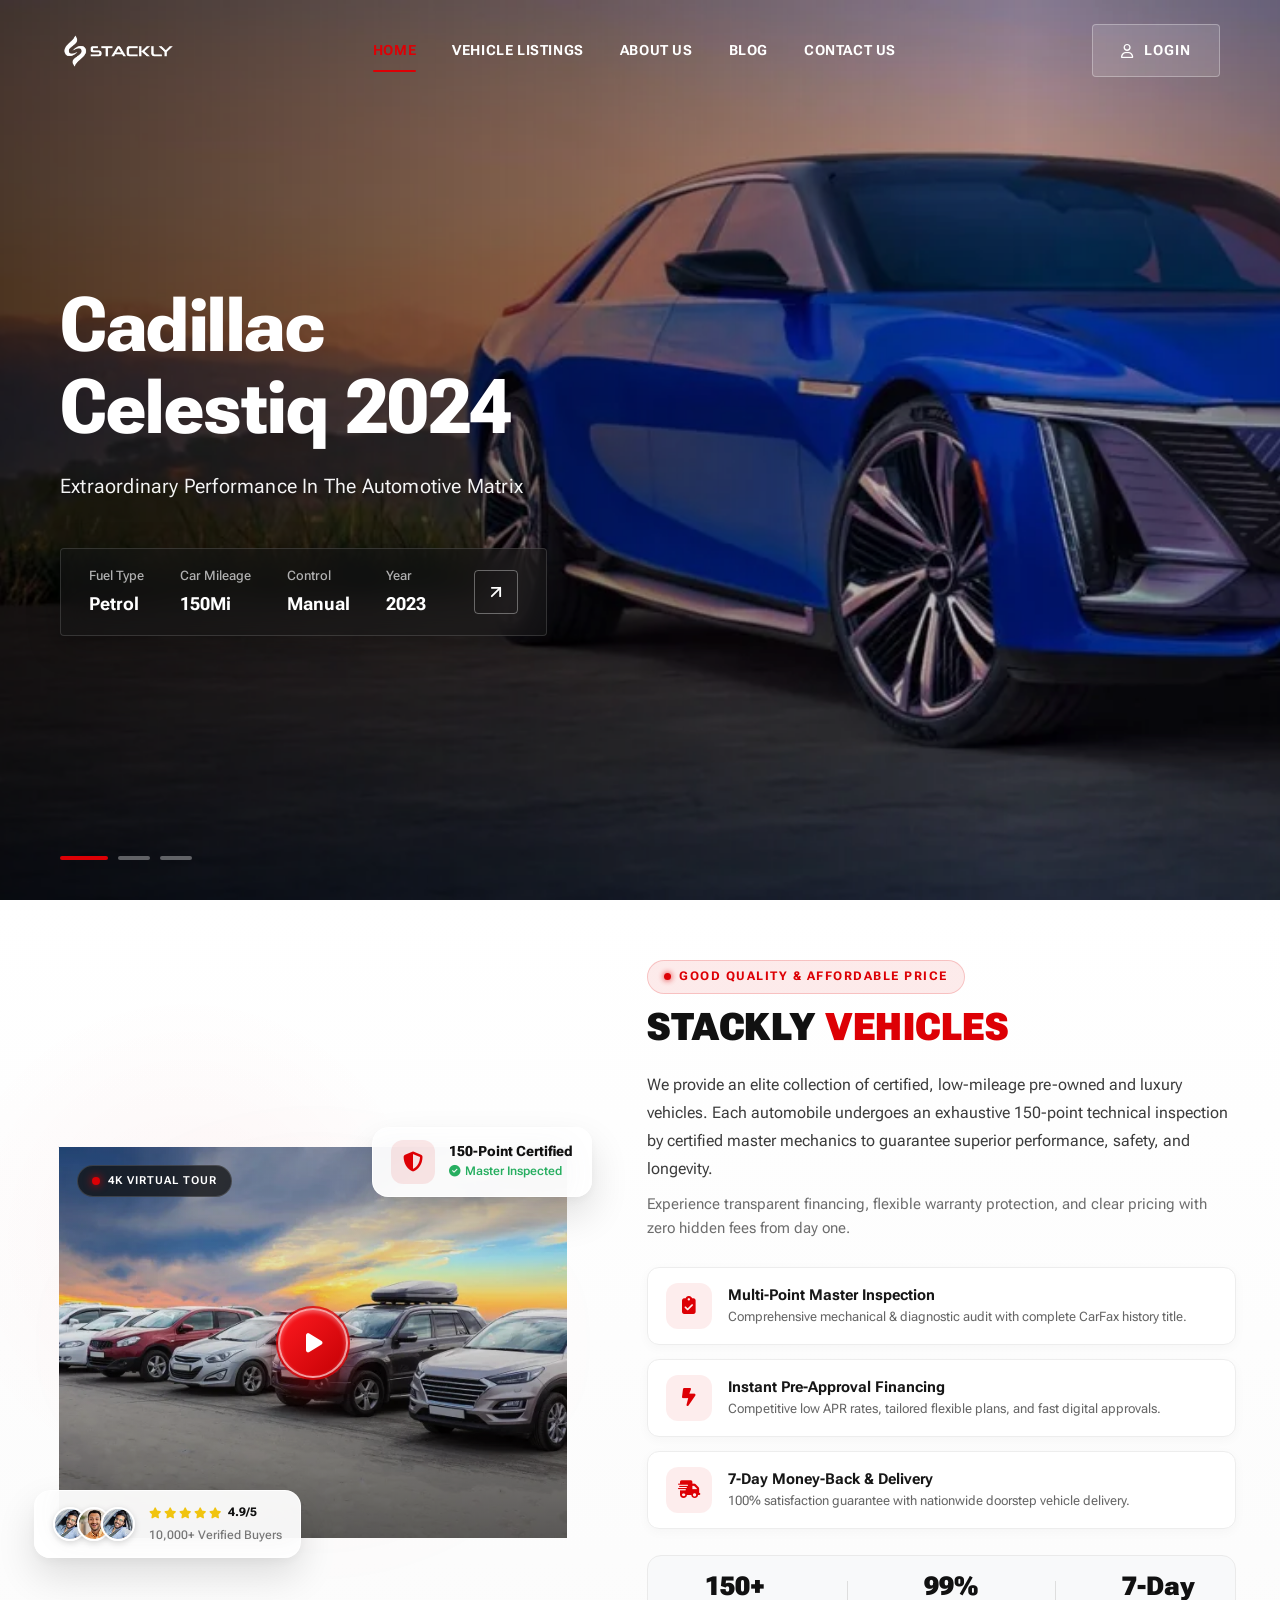
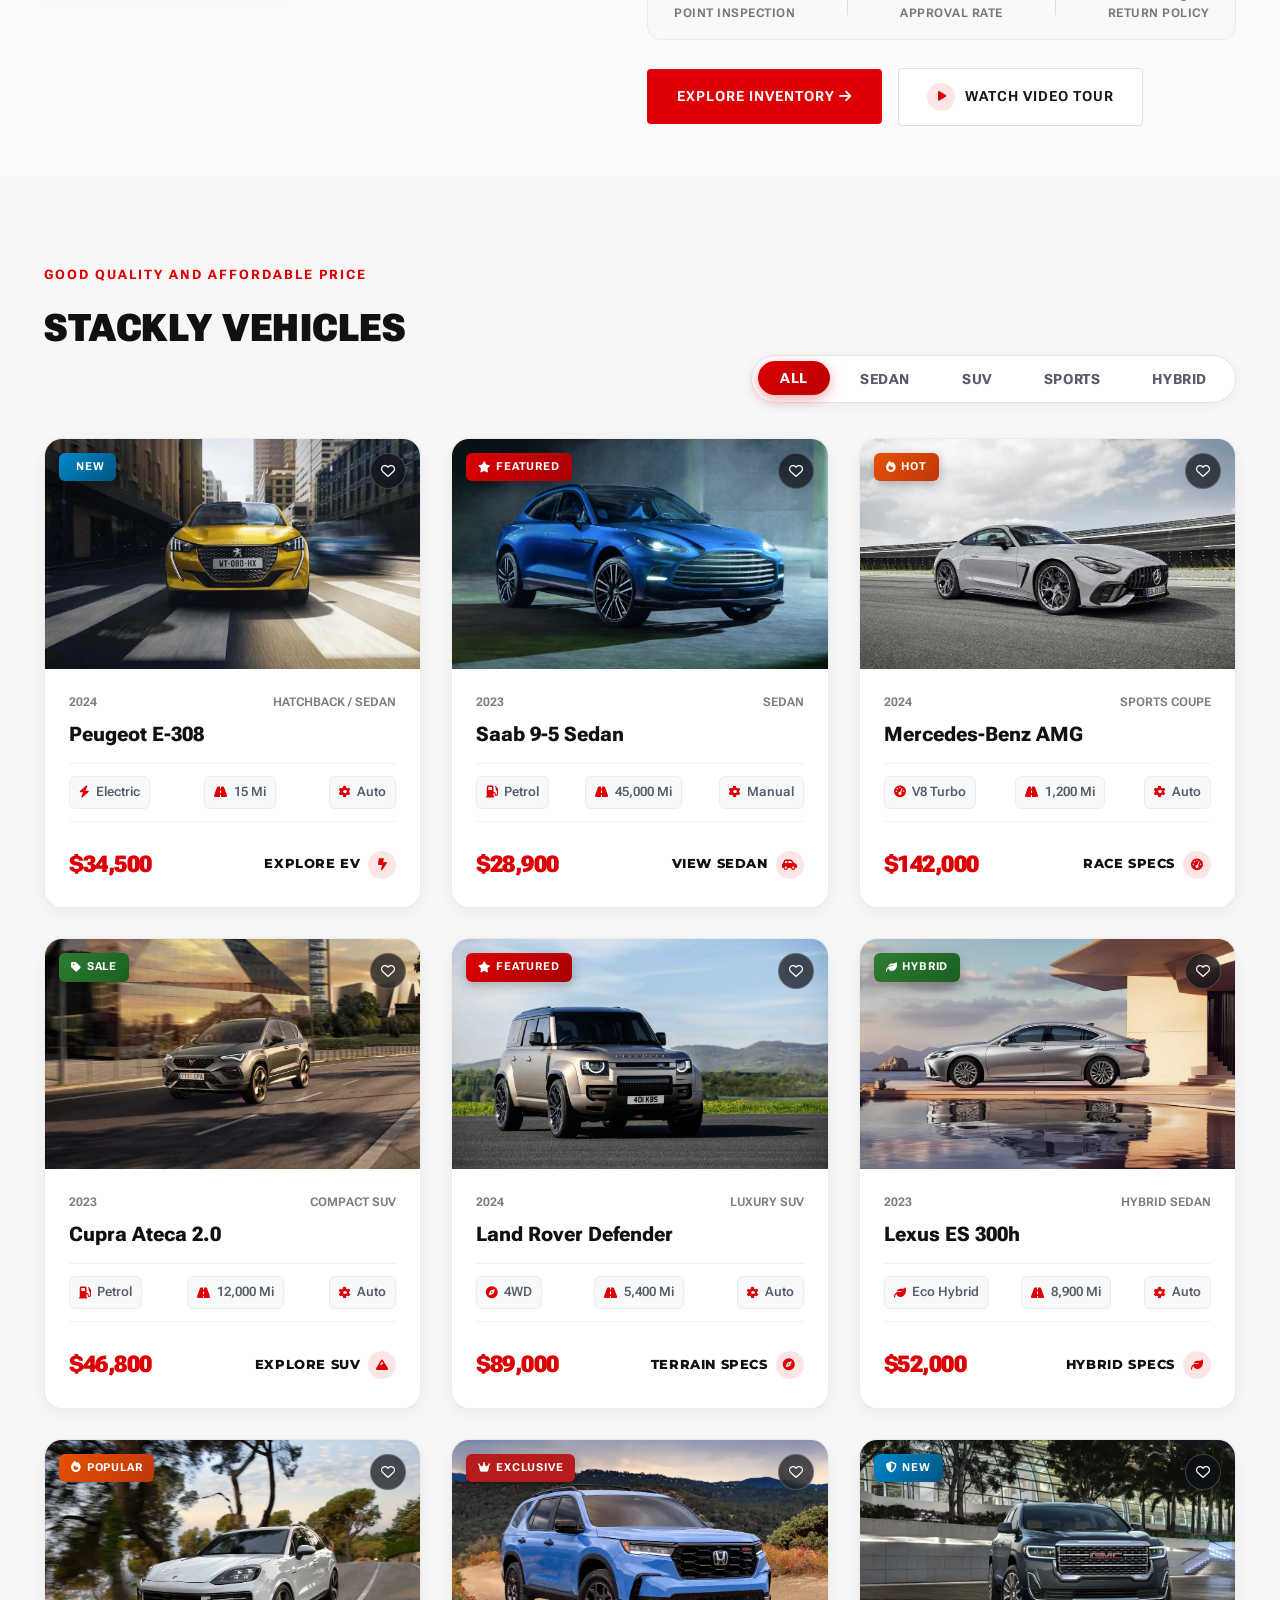
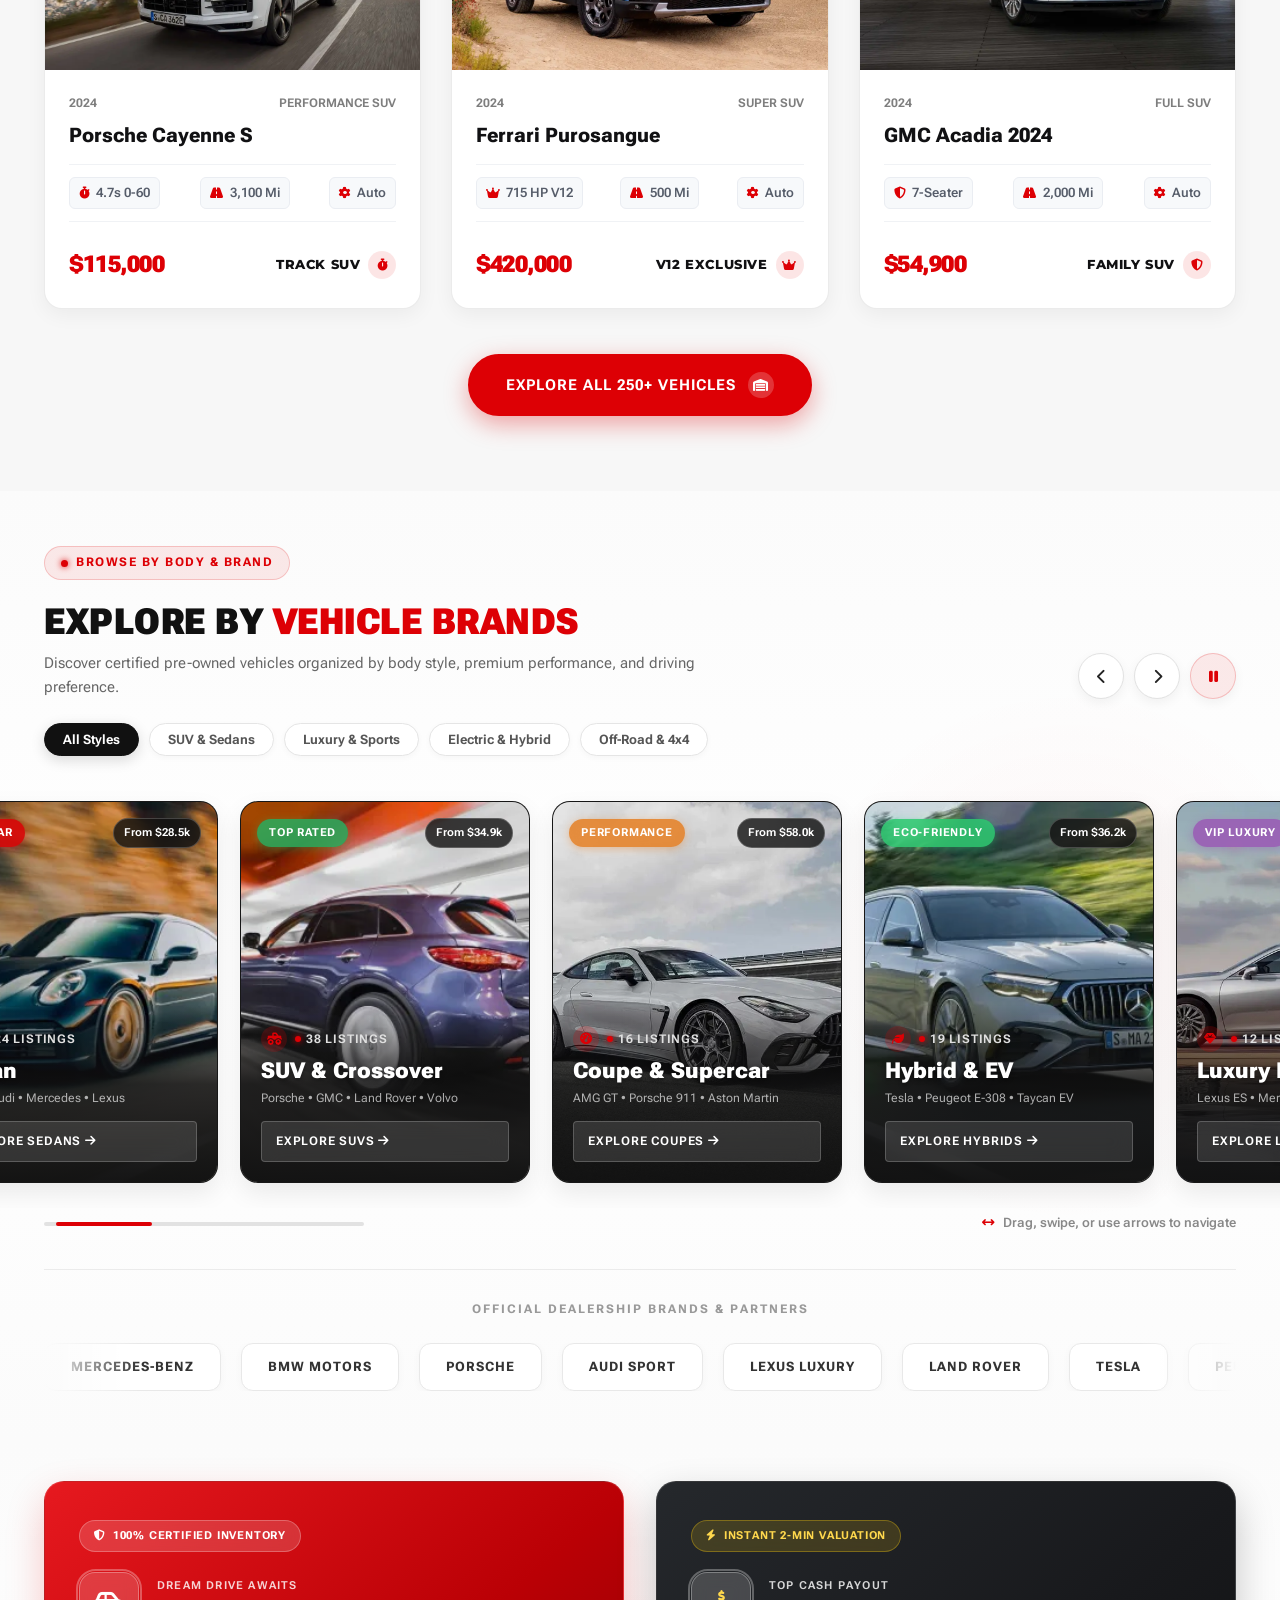
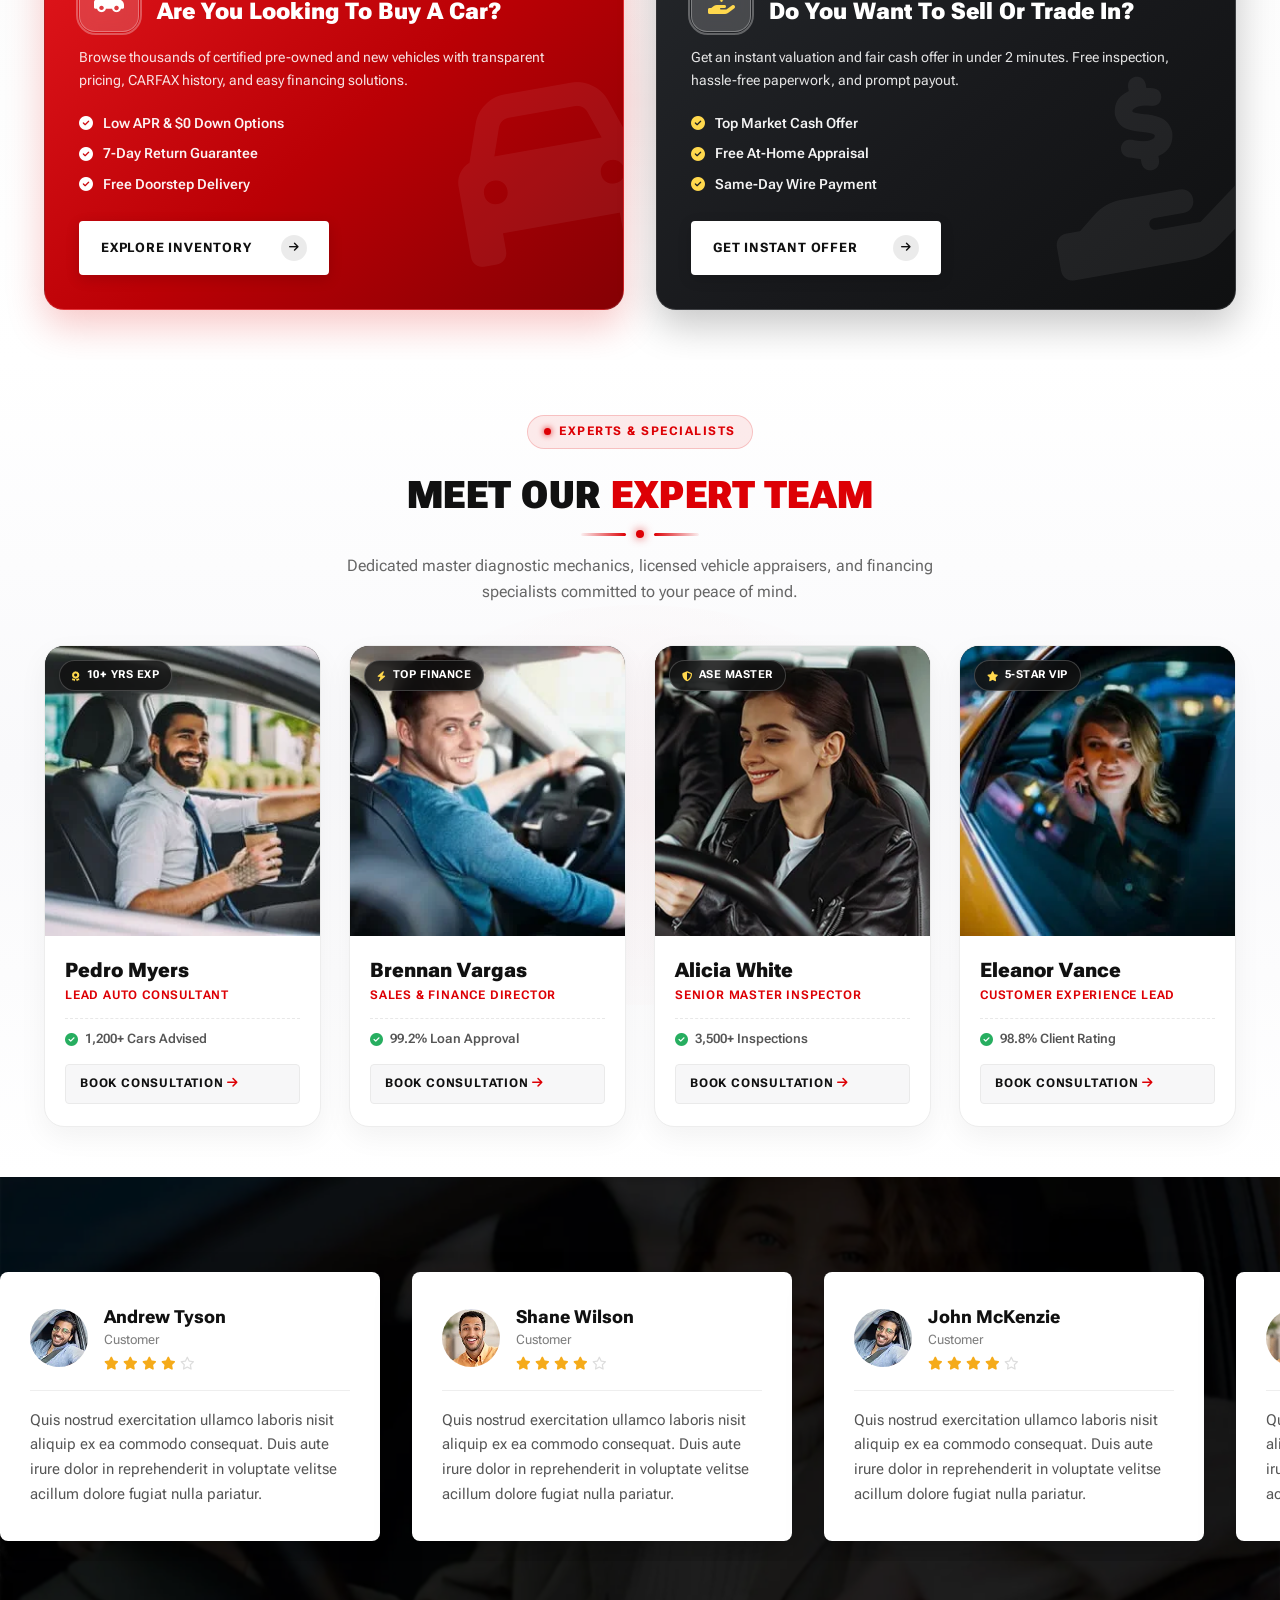
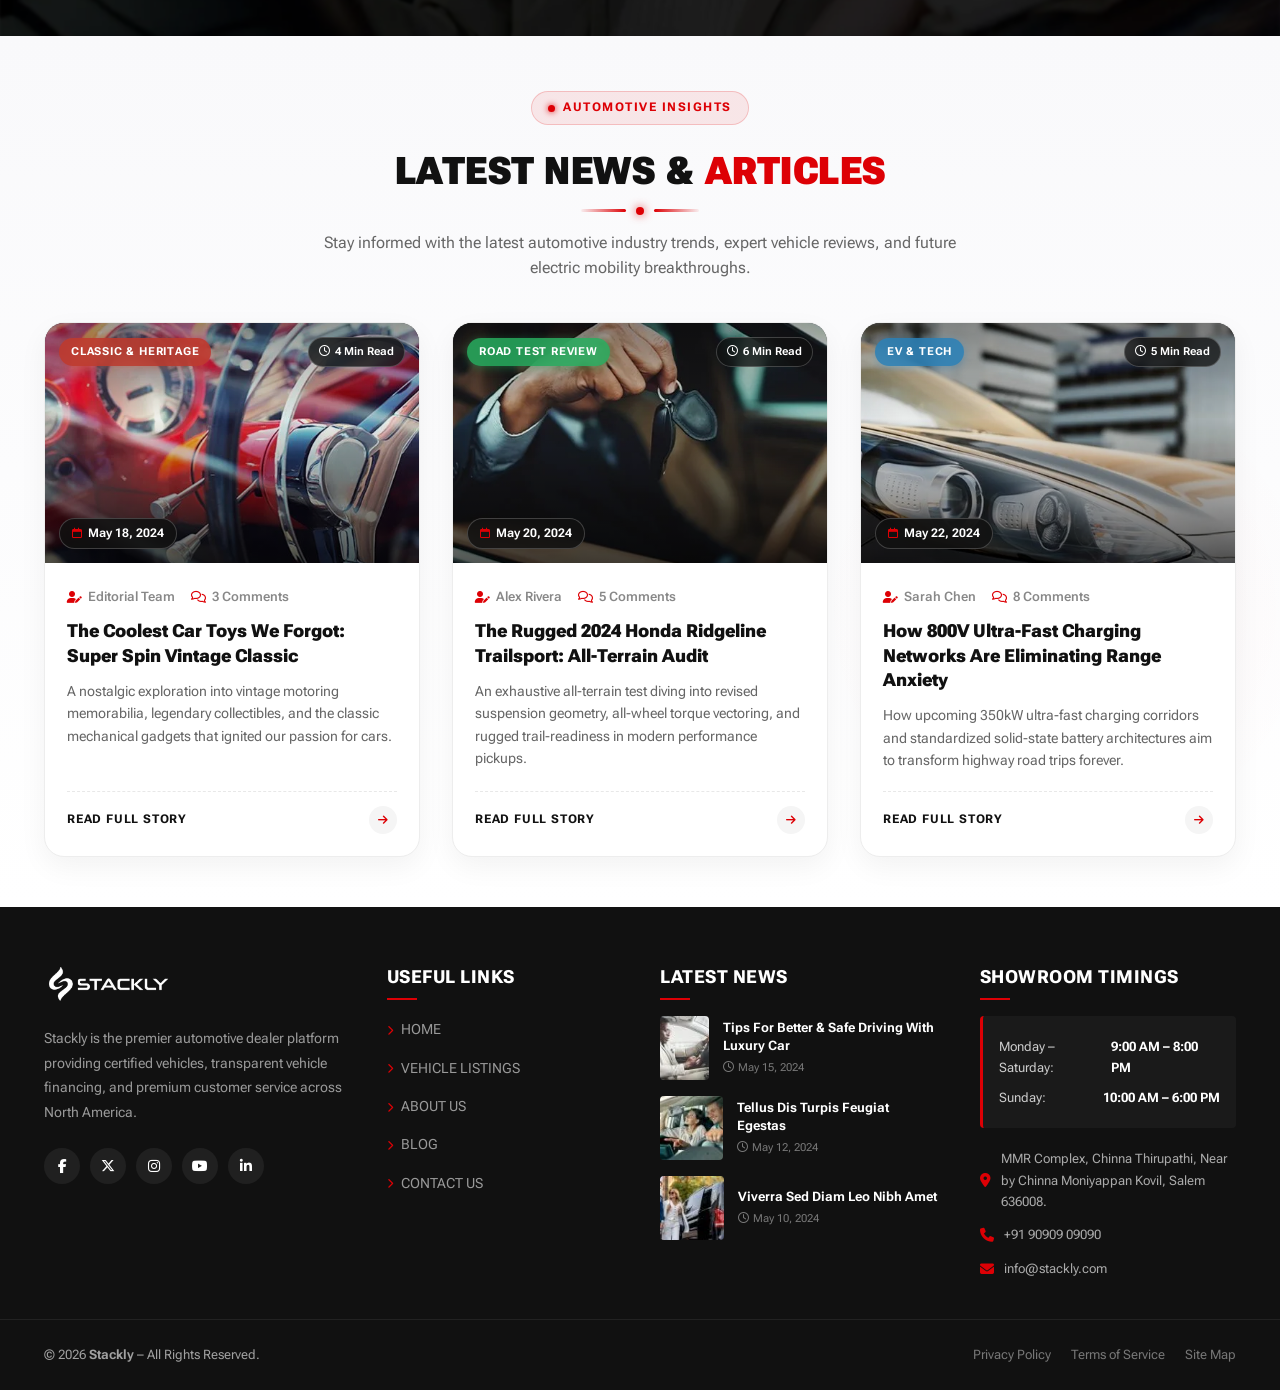
==== index.html @ 49112116 "Add files via upload" ====
<!DOCTYPE html>
<html lang="en">
<head>
    <meta charset="UTF-8">
    <meta http-equiv="X-UA-Compatible" content="IE=edge">
    <meta name="viewport" content="width=device-width, initial-scale=1.0">
    <title>Stackly &#8211; Luxury Automotive Dealership</title>
    
    <!-- Favicon -->
    <link rel="icon" href="assets/images/cropped-logo-1-32x32.webp" sizes="32x32" type="image/webp">
    <link rel="apple-touch-icon" href="assets/images/cropped-logo-1-180x180.webp">

    <!-- Google Fonts -->
    <link rel="preconnect" href="https://fonts.googleapis.com">
    <link rel="preconnect" href="https://fonts.gstatic.com" crossorigin>
    <link href="https://fonts.googleapis.com/css2?family=Archivo:ital,wght@0,300;0,400;0,500;0,600;0,700;0,800;1,400&family=Montserrat:wght@400;500;600;700;800&family=Roboto+Flex:opsz,wght@8..144,300;8..144,400;8..144,500;8..144,600;8..144,700;8..144,800&display=swap" rel="stylesheet">
    
    <!-- FontAwesome Icons -->
    <link rel="stylesheet" href="https://cdnjs.cloudflare.com/ajax/libs/font-awesome/6.4.2/css/all.min.css">
    
    <!-- Custom CSS Styles -->
    <link rel="stylesheet" href="assets/css/style.css">
</head>
<body>

    <!-- Page Preloader -->
    <div class="page-loader-wrapper" id="pageLoader">
        <div class="loader-content">
            <div class="loader-text-content">
                <div class="text-loader-content-wrap">
                    <div class="loader-text">LOADING...</div>
                    <div class="loader-text-progress">LOADING...</div>
                </div>
            </div>
        </div>
    </div>

    <!-- Transparent Floating Header Section -->
    <header class="header fl-header-transparent" id="siteHeader">
        <div class="header__inner">
            <div class="header-content container-fluid">
                <!-- Logo -->
                <div class="header-content__logo">
                    <a href="index.html" class="logo-link">
                        <img src="assets/images/stackly-logo.webp" alt="Stackly Logo" class="site-logo">
                    </a>
                </div>

                <!-- Desktop Navigation Menu (No Dropdowns) -->
                <nav class="header-content__menu" id="desktopNav">
                    <ul class="nav-menu">
                        <li class="menu-item active">
                            <a href="#home" class="nav-link">HOME</a>
                        </li>
                        <li class="menu-item">
                            <a href="inventory.html" class="nav-link">VEHICLE LISTINGS</a>
                        </li>
                        <li class="menu-item">
                            <a href="about.html" class="nav-link">ABOUT US</a>
                        </li>
                        <li class="menu-item">
                            <a href="blog.html" class="nav-link">BLOG</a>
                        </li>
                        <li class="menu-item">
                            <a href="contact.html" class="nav-link">CONTACT US</a>
                        </li>
                    </ul>
                </nav>

                <!-- Header Actions: Login Button & Mobile Toggle -->
                <div class="header-content__right">
                    <a href="login.html" class="btn btn-header-login" id="loginBtn">
                        <i class="fa-regular fa-user"></i>
                        <span>Login</span>
                    </a>

                    <!-- Mobile Hamburger Button -->
                    <button class="mobile-toggle-btn" id="mobileMenuBtn" aria-label="Toggle Navigation">
                        <span class="bar"></span>
                        <span class="bar"></span>
                        <span class="bar"></span>
                    </button>
                </div>
            </div>
        </div>

        <!-- Mobile Drawer Menu -->
        <div class="mobile-drawer-overlay" id="drawerOverlay"></div>
        <div class="mobile-drawer" id="mobileDrawer">
            <div class="mobile-drawer__header">
                <img src="assets/images/stackly-logo.webp" alt="Stackly" class="mobile-logo">
                <button class="drawer-close-btn" id="drawerCloseBtn" aria-label="Close Navigation">
                    <i class="fa-solid fa-xmark"></i>
                </button>
            </div>
            <div class="mobile-drawer__body">
                <ul class="mobile-nav-list">
                    <li class="mobile-nav-item">
                        <a href="#home" class="mobile-nav-link active">HOME</a>
                    </li>
                    <li class="mobile-nav-item">
                        <a href="inventory.html" class="mobile-nav-link">VEHICLE LISTINGS</a>
                    </li>
                    <li class="mobile-nav-item">
                        <a href="about.html" class="mobile-nav-link">ABOUT US</a>
                    </li>
                    <li class="mobile-nav-item">
                        <a href="blog.html" class="mobile-nav-link">BLOG</a>
                    </li>
                    <li class="mobile-nav-item">
                        <a href="contact.html" class="mobile-nav-link">CONTACT US</a>
                    </li>
                </ul>

                <div class="mobile-drawer__footer">
                    <a href="login.html" class="btn btn-primary btn-block">
                        <i class="fa-regular fa-user"></i> Login / Register
                    </a>
                    <div class="mobile-contact-card">
                        <i class="fa-solid fa-phone-volume"></i>
                        <div>
                            <span>Talk to an Expert</span>
                            <strong>+1 (234) 567 8900</strong>
                        </div>
                    </div>
                </div>
            </div>
        </div>
    </header>

    <!-- Main Page Content -->
    <main class="site-main" id="home">

        <!-- SECTION 1: HERO CAR SHOWCASE SLIDER (EXACT SAME AS IMAGE 2) -->
        <section class="hero-car-slider-section">
            <div class="hero-slider-container">
                
                <!-- Slide 1: Cadillac Celestiq 2024 -->
                <div class="hero-slide active" data-slide="0">
                    <div class="hero-slide__bg" style="background-image: url('assets/images/slider3.webp');"></div>
                    <div class="hero-slide__gradient-overlay"></div>
                    <div class="container-fluid hero-slide__container">
                        <div class="hero-slide__content-box">
                            <h1 class="hero-main-title">
                                <span class="title-brand">Cadillac</span>
                                <span class="title-model">Celestiq 2024</span>
                            </h1>
                            <p class="hero-subtitle">
                                Extraordinary Performance In The Automotive Matrix
                            </p>

                            <!-- Glassmorphism Specs Box -->
                            <div class="fx-info-tech-glass">
                                <div class="tech-spec-col">
                                    <span class="tech-spec-label">Fuel Type</span>
                                    <strong class="tech-spec-value">Petrol</strong>
                                </div>
                                <div class="tech-spec-col">
                                    <span class="tech-spec-label">Car Mileage</span>
                                    <strong class="tech-spec-value">150Mi</strong>
                                </div>
                                <div class="tech-spec-col">
                                    <span class="tech-spec-label">Control</span>
                                    <strong class="tech-spec-value">Manual</strong>
                                </div>
                                <div class="tech-spec-col">
                                    <span class="tech-spec-label">Year</span>
                                    <strong class="tech-spec-value">2023</strong>
                                </div>
                                <div class="tech-spec-action">
                                    <a href="404.html" class="btn-tech-arrow" aria-label="View Cadillac Details">
                                        <svg width="20" height="20" viewBox="0 0 24 24" fill="none" xmlns="http://www.w3.org/2000/svg">
                                            <path d="M7 17L17 7" stroke="currentColor" stroke-width="2.2" stroke-linecap="round" stroke-linejoin="round"/>
                                            <path d="M7 7H17V17" stroke="currentColor" stroke-width="2.2" stroke-linecap="round" stroke-linejoin="round"/>
                                        </svg>
                                    </a>
                                </div>
                            </div>
                        </div>
                    </div>
                </div>

                <!-- Slide 2: Audi RS 6 Avant GT 2024 -->
                <div class="hero-slide" data-slide="1">
                    <div class="hero-slide__bg" style="background-image: url('assets/images/slider1-1.webp');"></div>
                    <div class="hero-slide__gradient-overlay"></div>
                    <div class="container-fluid hero-slide__container">
                        <div class="hero-slide__content-box">
                            <h1 class="hero-main-title">
                                <span class="title-brand">Audi RS 6</span>
                                <span class="title-model">Avant GT 2024</span>
                            </h1>
                            <p class="hero-subtitle">
                                Extraordinary Performance In The Automotive Matrix
                            </p>

                            <div class="fx-info-tech-glass">
                                <div class="tech-spec-col">
                                    <span class="tech-spec-label">Fuel Type</span>
                                    <strong class="tech-spec-value">Petrol</strong>
                                </div>
                                <div class="tech-spec-col">
                                    <span class="tech-spec-label">Car Mileage</span>
                                    <strong class="tech-spec-value">150Mi</strong>
                                </div>
                                <div class="tech-spec-col">
                                    <span class="tech-spec-label">Control</span>
                                    <strong class="tech-spec-value">Manual</strong>
                                </div>
                                <div class="tech-spec-col">
                                    <span class="tech-spec-label">Year</span>
                                    <strong class="tech-spec-value">2023</strong>
                                </div>
                                <div class="tech-spec-action">
                                    <a href="404.html" class="btn-tech-arrow" aria-label="View Audi Details">
                                        <svg width="20" height="20" viewBox="0 0 24 24" fill="none" xmlns="http://www.w3.org/2000/svg">
                                            <path d="M7 17L17 7" stroke="currentColor" stroke-width="2.2" stroke-linecap="round" stroke-linejoin="round"/>
                                            <path d="M7 7H17V17" stroke="currentColor" stroke-width="2.2" stroke-linecap="round" stroke-linejoin="round"/>
                                        </svg>
                                    </a>
                                </div>
                            </div>
                        </div>
                    </div>
                </div>

                <!-- Slide 3: Xiaomi SU7 2024 -->
                <div class="hero-slide" data-slide="2">
                    <div class="hero-slide__bg" style="background-image: url('assets/images/slider2.webp');"></div>
                    <div class="hero-slide__gradient-overlay"></div>
                    <div class="container-fluid hero-slide__container">
                        <div class="hero-slide__content-box">
                            <h1 class="hero-main-title">
                                <span class="title-brand">Xiaomi</span>
                                <span class="title-model">SU7 2024</span>
                            </h1>
                            <p class="hero-subtitle">
                                Extraordinary Performance In The Automotive Matrix
                            </p>

                            <div class="fx-info-tech-glass">
                                <div class="tech-spec-col">
                                    <span class="tech-spec-label">Fuel Type</span>
                                    <strong class="tech-spec-value">Hybrid</strong>
                                </div>
                                <div class="tech-spec-col">
                                    <span class="tech-spec-label">Car Mileage</span>
                                    <strong class="tech-spec-value">20Mi</strong>
                                </div>
                                <div class="tech-spec-col">
                                    <span class="tech-spec-label">Control</span>
                                    <strong class="tech-spec-value">Automat</strong>
                                </div>
                                <div class="tech-spec-col">
                                    <span class="tech-spec-label">Year</span>
                                    <strong class="tech-spec-value">2024</strong>
                                </div>
                                <div class="tech-spec-action">
                                    <a href="404.html" class="btn-tech-arrow" aria-label="View Xiaomi Details">
                                        <svg width="20" height="20" viewBox="0 0 24 24" fill="none" xmlns="http://www.w3.org/2000/svg">
                                            <path d="M7 17L17 7" stroke="currentColor" stroke-width="2.2" stroke-linecap="round" stroke-linejoin="round"/>
                                            <path d="M7 7H17V17" stroke="currentColor" stroke-width="2.2" stroke-linecap="round" stroke-linejoin="round"/>
                                        </svg>
                                    </a>
                                </div>
                            </div>
                        </div>
                    </div>
                </div>

                <!-- Slider Navigation Controls -->
                <div class="hero-slider-pagination-bar">
                    <button class="hero-dot active" data-index="0" aria-label="Slide 1"></button>
                    <button class="hero-dot" data-index="1" aria-label="Slide 2"></button>
                    <button class="hero-dot" data-index="2" aria-label="Slide 3"></button>
                </div>
            </div>
        </section>

        <!-- SECTION 2: VIDEO & QUALITY GUARANTEE BANNER -->
        <section class="section-presentation" id="about">
            <div class="presentation-bg-accent" aria-hidden="true"></div>
            <div class="container">
                <div class="presentation-grid">
                    <!-- Left: Video Showcase with Floating Luxury Badges & Pulse Play -->
                    <div class="presentation-media-wrapper reveal-fade-right">
                        <div class="presentation-glow-effect" aria-hidden="true"></div>
                        
                        <div class="presentation-video-box">
                            <a href="404.html" class="video-thumbnail-wrap" aria-label="Play Showroom Video Tour">
                                <img src="assets/images/video1.webp" alt="Stackly Showroom Experience" class="video-cover-img" loading="eager">
                                <div class="video-overlay-gradient"></div>
                                <div class="video-badge-tag">
                                    <span class="live-dot"></span> 4K VIRTUAL TOUR
                                </div>
                                <div class="video-play-btn" aria-label="Play Presentation Video">
                                    <span class="play-pulse-ring ring-1"></span>
                                    <span class="play-pulse-ring ring-2"></span>
                                    <span class="play-pulse-ring ring-3"></span>
                                    <span class="play-btn-inner">
                                        <i class="fa-solid fa-play"></i>
                                    </span>
                                </div>
                                <div class="video-caption-chip">
                                    <i class="fa-solid fa-circle-info"></i>
                                    <span>Click to watch showroom tour</span>
                                </div>
                            </a>
                        </div>

                        <!-- Floating Badge 1: 150-Point Certified Master Inspection -->
                        <div class="floating-stat-card badge-top-right">
                            <div class="floating-badge-icon">
                                <i class="fa-solid fa-shield-halved"></i>
                            </div>
                            <div class="floating-badge-info">
                                <span class="badge-title">150-Point Certified</span>
                                <span class="badge-subtitle"><i class="fa-solid fa-circle-check"></i> Master Inspected</span>
                            </div>
                        </div>

                        <!-- Floating Badge 2: Customer Rating & Overlapping Avatars -->
                        <div class="floating-stat-card badge-bottom-left">
                            <div class="badge-avatar-group">
                                <img src="assets/images/ava1.webp" alt="Customer" class="badge-avatar">
                                <img src="assets/images/ava2.webp" alt="Customer" class="badge-avatar">
                                <img src="assets/images/users-img-3.webp" alt="Customer" class="badge-avatar">
                            </div>
                            <div class="floating-badge-info">
                                <div class="badge-stars">
                                    <i class="fa-solid fa-star"></i>
                                    <i class="fa-solid fa-star"></i>
                                    <i class="fa-solid fa-star"></i>
                                    <i class="fa-solid fa-star"></i>
                                    <i class="fa-solid fa-star"></i>
                                    <strong>4.9/5</strong>
                                </div>
                                <span class="badge-subtitle">10,000+ Verified Buyers</span>
                            </div>
                        </div>
                    </div>

                    <!-- Right: Modern Editorial Content & Interactive Value Cards -->
                    <div class="presentation-content reveal-fade-left">
                        <div class="presentation-header">
                            <div class="badge-pill-accent">
                                <span class="badge-ping-dot"></span>
                                <span class="badge-text">Good Quality & Affordable Price</span>
                            </div>
                            <h2 class="presentation-heading">
                                STACKLY <span class="heading-accent">VEHICLES</span>
                            </h2>
                        </div>

                        <p class="presentation-desc">
                            We provide an elite collection of certified, low-mileage pre-owned and luxury vehicles. Each automobile undergoes an exhaustive 150-point technical inspection by certified master mechanics to guarantee superior performance, safety, and longevity.
                        </p>
                        <p class="presentation-subdesc">
                            Experience transparent financing, flexible warranty protection, and clear pricing with zero hidden fees from day one.
                        </p>

                        <!-- Modern Interactive Feature Cards -->
                        <div class="presentation-feature-cards">
                            <div class="p-feature-card">
                                <div class="p-feature-icon-box">
                                    <i class="fa-solid fa-clipboard-check"></i>
                                </div>
                                <div class="p-feature-text">
                                    <h4>Multi-Point Master Inspection</h4>
                                    <p>Comprehensive mechanical & diagnostic audit with complete CarFax history title.</p>
                                </div>
                            </div>

                            <div class="p-feature-card">
                                <div class="p-feature-icon-box">
                                    <i class="fa-solid fa-bolt-lightning"></i>
                                </div>
                                <div class="p-feature-text">
                                    <h4>Instant Pre-Approval Financing</h4>
                                    <p>Competitive low APR rates, tailored flexible plans, and fast digital approvals.</p>
                                </div>
                            </div>

                            <div class="p-feature-card">
                                <div class="p-feature-icon-box">
                                    <i class="fa-solid fa-truck-fast"></i>
                                </div>
                                <div class="p-feature-text">
                                    <h4>7-Day Money-Back & Delivery</h4>
                                    <p>100% satisfaction guarantee with nationwide doorstep vehicle delivery.</p>
                                </div>
                            </div>
                        </div>

                        <!-- Live Stats Counter Row -->
                        <div class="presentation-stats-row">
                            <div class="p-stat-item">
                                <span class="p-stat-num" data-count="150">150+</span>
                                <span class="p-stat-lbl">Point Inspection</span>
                            </div>
                            <div class="p-stat-divider"></div>
                            <div class="p-stat-item">
                                <span class="p-stat-num" data-count="99">99%</span>
                                <span class="p-stat-lbl">Approval Rate</span>
                            </div>
                            <div class="p-stat-divider"></div>
                            <div class="p-stat-item">
                                <span class="p-stat-num" data-count="7">7-Day</span>
                                <span class="p-stat-lbl">Return Policy</span>
                            </div>
                        </div>

                        <!-- Action Buttons -->
                        <div class="presentation-actions">
                            <a href="#inventory" class="btn btn-primary btn-shine">
                                <span>Explore Inventory <i class="fa-solid fa-arrow-right"></i></span>
                            </a>
                            <a href="404.html" class="btn btn-ghost-play" id="openVideoModalSecondaryBtn">
                                <span class="btn-play-icon"><i class="fa-solid fa-play"></i></span>
                                <span>Watch Video Tour</span>
                            </a>
                        </div>
                    </div>
                </div>
            </div>
        </section>

        <!-- SECTION 3: FEATURED VEHICLES / CATALOG GRID -->
        <section class="section-inventory" id="inventory">
            <div class="container">
                <!-- Section Header with Category Tabs -->
                <div class="inventory-top-row">
                    <div class="section-titling">
                        <span class="titling__suptext">Good Quality And Affordable Price</span>
                        <h2 class="titling__heading">STACKLY VEHICLES</h2>
                    </div>

                    <div class="catalog-filter-tabs">
                        <button class="filter-tab-btn active" data-filter="all">All</button>
                        <button class="filter-tab-btn" data-filter="sedan">Sedan</button>
                        <button class="filter-tab-btn" data-filter="suv">SUV</button>
                        <button class="filter-tab-btn" data-filter="sports">Sports</button>
                        <button class="filter-tab-btn" data-filter="hybrid">Hybrid</button>
                    </div>
                </div>

                <!-- Vehicles Grid (9 Cars) -->
                <div class="vehicles-grid" id="vehiclesGrid">
                    
                    <!-- Car 1: Peugeot E-308 -->
                    <div class="vehicle-card" data-category="sedan hybrid" data-aos="fade-up" data-aos-delay="100">
                        <div class="card-top-accent"></div>
                        <div class="vehicle-card__thumb">
                            <div class="img-shimmer-sweep"></div>
                            <span class="card-badge badge-new"><i class="fa-solid fa-sparkles"></i> New</span>
                            <a href="404.html" class="card-fav-btn" title="Save to Favorites" aria-label="Favorite"><i class="fa-regular fa-heart"></i></a>
                            <a href="404.html" class="card-thumb-link">
                                <img src="assets/images/peugeot-208-5-door-front-0-707913-1-1.webp" alt="Peugeot E-308" class="card-car-img" loading="eager">
                            </a>
                        </div>
                        <div class="vehicle-card__body">
                            <div class="card-meta-top">
                                <span class="card-year">2024</span>
                                <span class="card-type">Hatchback / Sedan</span>
                            </div>
                            <h3 class="card-title">
                                <a href="404.html">Peugeot E-308</a>
                            </h3>
                            <div class="card-specs">
                                <div class="spec-item"><i class="fa-solid fa-bolt text-red"></i> Electric</div>
                                <div class="spec-item"><i class="fa-solid fa-road"></i> 15 Mi</div>
                                <div class="spec-item"><i class="fa-solid fa-gear"></i> Auto</div>
                            </div>
                            <div class="card-bottom">
                                <div class="card-price">
                                    <span class="price-current">$34,500</span>
                                </div>
                                <a href="404.html" class="card-link-btn" title="Explore Electric Vehicle">
                                    <span>Explore EV</span>
                                    <div class="card-action-icon"><i class="fa-solid fa-bolt-lightning"></i></div>
                                </a>
                            </div>
                        </div>
                    </div>

                    <!-- Car 2: Saab 9-5 Sedan -->
                    <div class="vehicle-card" data-category="sedan" data-aos="fade-up" data-aos-delay="200">
                        <div class="card-top-accent"></div>
                        <div class="vehicle-card__thumb">
                            <div class="img-shimmer-sweep"></div>
                            <span class="card-badge badge-featured"><i class="fa-solid fa-star"></i> Featured</span>
                            <a href="404.html" class="card-fav-btn" title="Save to Favorites" aria-label="Favorite"><i class="fa-regular fa-heart"></i></a>
                            <a href="404.html" class="card-thumb-link">
                                <img src="assets/images/Rectangle-78.webp" alt="Saab 9-5 Sedan" class="card-car-img" loading="eager">
                            </a>
                        </div>
                        <div class="vehicle-card__body">
                            <div class="card-meta-top">
                                <span class="card-year">2023</span>
                                <span class="card-type">Sedan</span>
                            </div>
                            <h3 class="card-title">
                                <a href="404.html">Saab 9-5 Sedan</a>
                            </h3>
                            <div class="card-specs">
                                <div class="spec-item"><i class="fa-solid fa-gas-pump text-red"></i> Petrol</div>
                                <div class="spec-item"><i class="fa-solid fa-road"></i> 45,000 Mi</div>
                                <div class="spec-item"><i class="fa-solid fa-gear"></i> Manual</div>
                            </div>
                            <div class="card-bottom">
                                <div class="card-price">
                                    <span class="price-current">$28,900</span>
                                </div>
                                <a href="404.html" class="card-link-btn" title="View Executive Sedan">
                                    <span>View Sedan</span>
                                    <div class="card-action-icon"><i class="fa-solid fa-car-side"></i></div>
                                </a>
                            </div>
                        </div>
                    </div>

                    <!-- Car 3: Mercedes-Benz AMG -->
                    <div class="vehicle-card" data-category="sports sedan" data-aos="fade-up" data-aos-delay="300">
                        <div class="card-top-accent"></div>
                        <div class="vehicle-card__thumb">
                            <div class="img-shimmer-sweep"></div>
                            <span class="card-badge badge-hot"><i class="fa-solid fa-fire"></i> Hot</span>
                            <a href="404.html" class="card-fav-btn" title="Save to Favorites" aria-label="Favorite"><i class="fa-regular fa-heart"></i></a>
                            <a href="404.html" class="card-thumb-link">
                                <img src="assets/images/0-1538402-1.webp" alt="Mercedes-Benz AMG" class="card-car-img" loading="eager">
                            </a>
                        </div>
                        <div class="vehicle-card__body">
                            <div class="card-meta-top">
                                <span class="card-year">2024</span>
                                <span class="card-type">Sports Coupe</span>
                            </div>
                            <h3 class="card-title">
                                <a href="404.html">Mercedes-Benz AMG</a>
                            </h3>
                            <div class="card-specs">
                                <div class="spec-item"><i class="fa-solid fa-gauge-high text-red"></i> V8 Turbo</div>
                                <div class="spec-item"><i class="fa-solid fa-road"></i> 1,200 Mi</div>
                                <div class="spec-item"><i class="fa-solid fa-gear"></i> Auto</div>
                            </div>
                            <div class="card-bottom">
                                <div class="card-price">
                                    <span class="price-current">$142,000</span>
                                </div>
                                <a href="404.html" class="card-link-btn" title="View AMG Race Telemetry">
                                    <span>Race Specs</span>
                                    <div class="card-action-icon"><i class="fa-solid fa-gauge-high"></i></div>
                                </a>
                            </div>
                        </div>
                    </div>

                    <!-- Car 4: Cupra Ateca 2.0 -->
                    <div class="vehicle-card" data-category="suv" data-aos="fade-up" data-aos-delay="100">
                        <div class="card-top-accent"></div>
                        <div class="vehicle-card__thumb">
                            <div class="img-shimmer-sweep"></div>
                            <span class="card-badge badge-sale"><i class="fa-solid fa-tag"></i> Sale</span>
                            <a href="404.html" class="card-fav-btn" title="Save to Favorites" aria-label="Favorite"><i class="fa-regular fa-heart"></i></a>
                            <a href="404.html" class="card-thumb-link">
                                <img src="assets/images/0-1282548-2.webp" alt="Cupra Ateca 2.0" class="card-car-img" loading="eager">
                            </a>
                        </div>
                        <div class="vehicle-card__body">
                            <div class="card-meta-top">
                                <span class="card-year">2023</span>
                                <span class="card-type">Compact SUV</span>
                            </div>
                            <h3 class="card-title">
                                <a href="404.html">Cupra Ateca 2.0</a>
                            </h3>
                            <div class="card-specs">
                                <div class="spec-item"><i class="fa-solid fa-gas-pump text-red"></i> Petrol</div>
                                <div class="spec-item"><i class="fa-solid fa-road"></i> 12,000 Mi</div>
                                <div class="spec-item"><i class="fa-solid fa-gear"></i> Auto</div>
                            </div>
                            <div class="card-bottom">
                                <div class="card-price">
                                    <span class="price-current">$46,800</span>
                                </div>
                                <a href="404.html" class="card-link-btn" title="Explore Performance SUV">
                                    <span>Explore SUV</span>
                                    <div class="card-action-icon"><i class="fa-solid fa-mountain"></i></div>
                                </a>
                            </div>
                        </div>
                    </div>

                    <!-- Car 5: Land Rover Defender -->
                    <div class="vehicle-card" data-category="suv" data-aos="fade-up" data-aos-delay="200">
                        <div class="card-top-accent"></div>
                        <div class="vehicle-card__thumb">
                            <div class="img-shimmer-sweep"></div>
                            <span class="card-badge badge-featured"><i class="fa-solid fa-star"></i> Featured</span>
                            <a href="404.html" class="card-fav-btn" title="Save to Favorites" aria-label="Favorite"><i class="fa-regular fa-heart"></i></a>
                            <a href="404.html" class="card-thumb-link">
                                <img src="assets/images/0-1516192-scaled.webp" alt="Land Rover Defender" class="card-car-img" loading="eager">
                            </a>
                        </div>
                        <div class="vehicle-card__body">
                            <div class="card-meta-top">
                                <span class="card-year">2024</span>
                                <span class="card-type">Luxury SUV</span>
                            </div>
                            <h3 class="card-title">
                                <a href="404.html">Land Rover Defender</a>
                            </h3>
                            <div class="card-specs">
                                <div class="spec-item"><i class="fa-solid fa-compass text-red"></i> 4WD</div>
                                <div class="spec-item"><i class="fa-solid fa-road"></i> 5,400 Mi</div>
                                <div class="spec-item"><i class="fa-solid fa-gear"></i> Auto</div>
                            </div>
                            <div class="card-bottom">
                                <div class="card-price">
                                    <span class="price-current">$89,000</span>
                                </div>
                                <a href="404.html" class="card-link-btn" title="View Terrain Capabilities">
                                    <span>Terrain Specs</span>
                                    <div class="card-action-icon"><i class="fa-solid fa-compass"></i></div>
                                </a>
                            </div>
                        </div>
                    </div>

                    <!-- Car 6: Lexus ES 300h -->
                    <div class="vehicle-card" data-category="sedan hybrid" data-aos="fade-up" data-aos-delay="300">
                        <div class="card-top-accent"></div>
                        <div class="vehicle-card__thumb">
                            <div class="img-shimmer-sweep"></div>
                            <span class="card-badge badge-sale"><i class="fa-solid fa-leaf"></i> Hybrid</span>
                            <a href="404.html" class="card-fav-btn" title="Save to Favorites" aria-label="Favorite"><i class="fa-regular fa-heart"></i></a>
                            <a href="404.html" class="card-thumb-link">
                                <img src="assets/images/0-1635455.webp" alt="Lexus ES 300h" class="card-car-img" loading="eager">
                            </a>
                        </div>
                        <div class="vehicle-card__body">
                            <div class="card-meta-top">
                                <span class="card-year">2023</span>
                                <span class="card-type">Hybrid Sedan</span>
                            </div>
                            <h3 class="card-title">
                                <a href="404.html">Lexus ES 300h</a>
                            </h3>
                            <div class="card-specs">
                                <div class="spec-item"><i class="fa-solid fa-leaf text-red"></i> Eco Hybrid</div>
                                <div class="spec-item"><i class="fa-solid fa-road"></i> 8,900 Mi</div>
                                <div class="spec-item"><i class="fa-solid fa-gear"></i> Auto</div>
                            </div>
                            <div class="card-bottom">
                                <div class="card-price">
                                    <span class="price-current">$52,000</span>
                                </div>
                                <a href="404.html" class="card-link-btn" title="View Hybrid Efficiency">
                                    <span>Hybrid Specs</span>
                                    <div class="card-action-icon"><i class="fa-solid fa-leaf"></i></div>
                                </a>
                            </div>
                        </div>
                    </div>

                    <!-- Car 7: Porsche Cayenne S -->
                    <div class="vehicle-card" data-category="suv sports" data-aos="fade-up" data-aos-delay="100">
                        <div class="card-top-accent"></div>
                        <div class="vehicle-card__thumb">
                            <div class="img-shimmer-sweep"></div>
                            <span class="card-badge badge-hot"><i class="fa-solid fa-fire"></i> Popular</span>
                            <a href="404.html" class="card-fav-btn" title="Save to Favorites" aria-label="Favorite"><i class="fa-regular fa-heart"></i></a>
                            <a href="404.html" class="card-thumb-link">
                                <img src="assets/images/0-1347358-scaled.webp" alt="Porsche Cayenne S" class="card-car-img" loading="eager">
                            </a>
                        </div>
                        <div class="vehicle-card__body">
                            <div class="card-meta-top">
                                <span class="card-year">2024</span>
                                <span class="card-type">Performance SUV</span>
                            </div>
                            <h3 class="card-title">
                                <a href="404.html">Porsche Cayenne S</a>
                            </h3>
                            <div class="card-specs">
                                <div class="spec-item"><i class="fa-solid fa-stopwatch text-red"></i> 4.7s 0-60</div>
                                <div class="spec-item"><i class="fa-solid fa-road"></i> 3,100 Mi</div>
                                <div class="spec-item"><i class="fa-solid fa-gear"></i> Auto</div>
                            </div>
                            <div class="card-bottom">
                                <div class="card-price">
                                    <span class="price-current">$115,000</span>
                                </div>
                                <a href="404.html" class="card-link-btn" title="View Track SUV Specs">
                                    <span>Track SUV</span>
                                    <div class="card-action-icon"><i class="fa-solid fa-stopwatch"></i></div>
                                </a>
                            </div>
                        </div>
                    </div>

                    <!-- Car 8: Ferrari Purosangue -->
                    <div class="vehicle-card" data-category="sports suv" data-aos="fade-up" data-aos-delay="200">
                        <div class="card-top-accent"></div>
                        <div class="vehicle-card__thumb">
                            <div class="img-shimmer-sweep"></div>
                            <span class="card-badge badge-new" style="background: #b71c1c;"><i class="fa-solid fa-crown"></i> Exclusive</span>
                            <a href="404.html" class="card-fav-btn" title="Save to Favorites" aria-label="Favorite"><i class="fa-regular fa-heart"></i></a>
                            <a href="404.html" class="card-thumb-link">
                                <img src="assets/images/Rectangle-92.webp" alt="Ferrari Purosangue" class="card-car-img" loading="eager">
                            </a>
                        </div>
                        <div class="vehicle-card__body">
                            <div class="card-meta-top">
                                <span class="card-year">2024</span>
                                <span class="card-type">Super SUV</span>
                            </div>
                            <h3 class="card-title">
                                <a href="404.html">Ferrari Purosangue</a>
                            </h3>
                            <div class="card-specs">
                                <div class="spec-item"><i class="fa-solid fa-crown text-red"></i> 715 HP V12</div>
                                <div class="spec-item"><i class="fa-solid fa-road"></i> 500 Mi</div>
                                <div class="spec-item"><i class="fa-solid fa-gear"></i> Auto</div>
                            </div>
                            <div class="card-bottom">
                                <div class="card-price">
                                    <span class="price-current">$420,000</span>
                                </div>
                                <a href="404.html" class="card-link-btn" title="View V12 Super SUV">
                                    <span>V12 Exclusive</span>
                                    <div class="card-action-icon"><i class="fa-solid fa-crown"></i></div>
                                </a>
                            </div>
                        </div>
                    </div>

                    <!-- Car 9: GMC Acadia 2024 -->
                    <div class="vehicle-card" data-category="suv" data-aos="fade-up" data-aos-delay="300">
                        <div class="card-top-accent"></div>
                        <div class="vehicle-card__thumb">
                            <div class="img-shimmer-sweep"></div>
                            <span class="card-badge badge-new"><i class="fa-solid fa-shield-halved"></i> New</span>
                            <a href="404.html" class="card-fav-btn" title="Save to Favorites" aria-label="Favorite"><i class="fa-regular fa-heart"></i></a>
                            <a href="404.html" class="card-thumb-link">
                                <img src="assets/images/gmc-acadia-front-side-0-707031-scaled.webp" alt="GMC Acadia 2024" class="card-car-img" loading="eager">
                            </a>
                        </div>
                        <div class="vehicle-card__body">
                            <div class="card-meta-top">
                                <span class="card-year">2024</span>
                                <span class="card-type">Full SUV</span>
                            </div>
                            <h3 class="card-title">
                                <a href="404.html">GMC Acadia 2024</a>
                            </h3>
                            <div class="card-specs">
                                <div class="spec-item"><i class="fa-solid fa-shield-halved text-red"></i> 7-Seater</div>
                                <div class="spec-item"><i class="fa-solid fa-road"></i> 2,000 Mi</div>
                                <div class="spec-item"><i class="fa-solid fa-gear"></i> Auto</div>
                            </div>
                            <div class="card-bottom">
                                <div class="card-price">
                                    <span class="price-current">$54,900</span>
                                </div>
                                <a href="404.html" class="card-link-btn" title="View Family SUV">
                                    <span>Family SUV</span>
                                    <div class="card-action-icon"><i class="fa-solid fa-shield-halved"></i></div>
                                </a>
                            </div>
                        </div>
                    </div>

                </div>

                <div class="inventory-bottom-cta" data-aos="fade-up">
                    <a href="404.html" class="btn btn-primary btn-large btn-inventory-hub">
                        <span>Explore All 250+ Vehicles</span>
                        <div class="btn-arrow-icon"><i class="fa-solid fa-warehouse"></i></div>
                    </a>
                </div>
            </div>
        </section>

        <!-- SECTION 4: VEHICLE BRANDS & CATEGORIES (HORIZONTAL INTERACTIVE SHOWCASE) -->
        <section class="section-categories" id="categories">
            <div class="categories-ambient-orb" aria-hidden="true"></div>
            <div class="container">
                <!-- Section Header with Title & Interactive Carousel Controls -->
                <div class="categories-header-row">
                    <div class="categories-header-text">
                        <div class="badge-pill-accent">
                            <span class="badge-ping-dot"></span>
                            <span class="badge-text">Browse By Body & Brand</span>
                        </div>
                        <h2 class="categories-main-title">
                            EXPLORE BY <span class="heading-accent">VEHICLE BRANDS</span>
                        </h2>
                        <p class="categories-subtitle">
                            Discover certified pre-owned vehicles organized by body style, premium performance, and driving preference.
                        </p>
                    </div>

                    <!-- Carousel Controls & Auto-Scroll Toggle -->
                    <div class="categories-nav-controls">
                        <button class="cat-nav-btn cat-prev-btn" id="catPrevBtn" aria-label="Previous Category" title="Scroll Left">
                            <i class="fa-solid fa-chevron-left"></i>
                        </button>
                        <button class="cat-nav-btn cat-next-btn" id="catNextBtn" aria-label="Next Category" title="Scroll Right">
                            <i class="fa-solid fa-chevron-right"></i>
                        </button>
                        <button class="cat-nav-btn cat-play-toggle" id="catAutoplayBtn" aria-label="Toggle Auto Scroll" title="Pause / Resume Auto-Scroll">
                            <i class="fa-solid fa-pause"></i>
                        </button>
                    </div>
                </div>

                <!-- Quick Filter Pills -->
                <div class="categories-filter-pills" id="catFilterPills">
                    <button class="cat-filter-pill active" data-cat-filter="all">All Styles</button>
                    <button class="cat-filter-pill" data-cat-filter="suv-sedan">SUV & Sedans</button>
                    <button class="cat-filter-pill" data-cat-filter="performance">Luxury & Sports</button>
                    <button class="cat-filter-pill" data-cat-filter="electric">Electric & Hybrid</button>
                    <button class="cat-filter-pill" data-cat-filter="offroad">Off-Road & 4x4</button>
                </div>
            </div>

            <!-- Full-Bleed Horizontal Scroll Carousel Wrapper -->
            <div class="categories-carousel-outer">
                <div class="categories-carousel-wrapper" id="categoriesScrollWrapper">
                    <div class="categories-track" id="categoriesTrack">
                        
                        <!-- 1. Sedan -->
                        <div class="category-card" data-category-type="suv-sedan">
                            <div class="category-card__thumb">
                                <img src="assets/images/g1.webp" alt="Sedan Vehicles" loading="eager">
                                <div class="category-badge-top">
                                    <span class="cat-tag-pill tag-popular">Popular</span>
                                    <span class="cat-price-pill">From $28.5k</span>
                                </div>
                                <div class="category-card__overlay">
                                    <div class="category-type-row">
                                        <span class="category-icon"><i class="fa-solid fa-car-side"></i></span>
                                        <span class="category-count"><span class="count-dot"></span> 24 Listings</span>
                                    </div>
                                    <h4 class="category-name">Sedan</h4>
                                    <p class="category-brands">BMW • Audi • Mercedes • Lexus</p>
                                    <a href="404.html" class="category-explore-btn">
                                        <span>Explore Sedans <i class="fa-solid fa-arrow-right"></i></span>
                                    </a>
                                </div>
                            </div>
                        </div>

                        <!-- 2. SUV & Crossover -->
                        <div class="category-card" data-category-type="suv-sedan">
                            <div class="category-card__thumb">
                                <img src="assets/images/g2.webp" alt="SUV & Crossover Vehicles" loading="eager">
                                <div class="category-badge-top">
                                    <span class="cat-tag-pill tag-top">Top Rated</span>
                                    <span class="cat-price-pill">From $34.9k</span>
                                </div>
                                <div class="category-card__overlay">
                                    <div class="category-type-row">
                                        <span class="category-icon"><i class="fa-solid fa-truck-monster"></i></span>
                                        <span class="category-count"><span class="count-dot"></span> 38 Listings</span>
                                    </div>
                                    <h4 class="category-name">SUV & Crossover</h4>
                                    <p class="category-brands">Porsche • GMC • Land Rover • Volvo</p>
                                    <a href="404.html" class="category-explore-btn">
                                        <span>Explore SUVs <i class="fa-solid fa-arrow-right"></i></span>
                                    </a>
                                </div>
                            </div>
                        </div>

                        <!-- 3. Coupe & Supercar -->
                        <div class="category-card" data-category-type="performance">
                            <div class="category-card__thumb">
                                <img src="assets/images/0-1538402-1.webp" alt="Coupe & Supercar Vehicles" loading="eager">
                                <div class="category-badge-top">
                                    <span class="cat-tag-pill tag-speed">Performance</span>
                                    <span class="cat-price-pill">From $58.0k</span>
                                </div>
                                <div class="category-card__overlay">
                                    <div class="category-type-row">
                                        <span class="category-icon"><i class="fa-solid fa-gauge-high"></i></span>
                                        <span class="category-count"><span class="count-dot"></span> 16 Listings</span>
                                    </div>
                                    <h4 class="category-name">Coupe & Supercar</h4>
                                    <p class="category-brands">AMG GT • Porsche 911 • Aston Martin</p>
                                    <a href="404.html" class="category-explore-btn">
                                        <span>Explore Coupes <i class="fa-solid fa-arrow-right"></i></span>
                                    </a>
                                </div>
                            </div>
                        </div>

                        <!-- 4. Hybrid & Electric -->
                        <div class="category-card" data-category-type="electric">
                            <div class="category-card__thumb">
                                <img src="assets/images/g4.webp" alt="Hybrid & Electric Vehicles" loading="eager">
                                <div class="category-badge-top">
                                    <span class="cat-tag-pill tag-eco">Eco-Friendly</span>
                                    <span class="cat-price-pill">From $36.2k</span>
                                </div>
                                <div class="category-card__overlay">
                                    <div class="category-type-row">
                                        <span class="category-icon"><i class="fa-solid fa-leaf"></i></span>
                                        <span class="category-count"><span class="count-dot"></span> 19 Listings</span>
                                    </div>
                                    <h4 class="category-name">Hybrid & EV</h4>
                                    <p class="category-brands">Tesla • Peugeot E-308 • Taycan EV</p>
                                    <a href="404.html" class="category-explore-btn">
                                        <span>Explore Hybrids <i class="fa-solid fa-arrow-right"></i></span>
                                    </a>
                                </div>
                            </div>
                        </div>

                        <!-- 5. Luxury & Executive -->
                        <div class="category-card" data-category-type="performance">
                            <div class="category-card__thumb">
                                <img src="assets/images/0-1635455.webp" alt="Luxury Executive Vehicles" loading="eager">
                                <div class="category-badge-top">
                                    <span class="cat-tag-pill tag-luxury">VIP Luxury</span>
                                    <span class="cat-price-pill">From $62.0k</span>
                                </div>
                                <div class="category-card__overlay">
                                    <div class="category-type-row">
                                        <span class="category-icon"><i class="fa-solid fa-gem"></i></span>
                                        <span class="category-count"><span class="count-dot"></span> 12 Listings</span>
                                    </div>
                                    <h4 class="category-name">Luxury Executive</h4>
                                    <p class="category-brands">Lexus ES • Mercedes S-Class • Bentley</p>
                                    <a href="404.html" class="category-explore-btn">
                                        <span>Explore Luxury <i class="fa-solid fa-arrow-right"></i></span>
                                    </a>
                                </div>
                            </div>
                        </div>

                        <!-- 6. Off-Road & 4x4 Defender -->
                        <div class="category-card" data-category-type="offroad">
                            <div class="category-card__thumb">
                                <img src="assets/images/0-1516192-scaled.webp" alt="Off-Road & 4x4 Vehicles" loading="eager">
                                <div class="category-badge-top">
                                    <span class="cat-tag-pill tag-terrain">All-Terrain</span>
                                    <span class="cat-price-pill">From $48.5k</span>
                                </div>
                                <div class="category-card__overlay">
                                    <div class="category-type-row">
                                        <span class="category-icon"><i class="fa-solid fa-mountain"></i></span>
                                        <span class="category-count"><span class="count-dot"></span> 15 Listings</span>
                                    </div>
                                    <h4 class="category-name">4x4 & Off-Road</h4>
                                    <p class="category-brands">Defender • GMC Sierra • Jeep 4x4</p>
                                    <a href="404.html" class="category-explore-btn">
                                        <span>Explore 4x4 <i class="fa-solid fa-arrow-right"></i></span>
                                    </a>
                                </div>
                            </div>
                        </div>

                        <!-- 7. Performance Sport SUV -->
                        <div class="category-card" data-category-type="suv-sedan">
                            <div class="category-card__thumb">
                                <img src="assets/images/0-1347358-scaled.webp" alt="Performance Sports SUV" loading="eager">
                                <div class="category-badge-top">
                                    <span class="cat-tag-pill tag-speed">Sport Edition</span>
                                    <span class="cat-price-pill">From $54.0k</span>
                                </div>
                                <div class="category-card__overlay">
                                    <div class="category-type-row">
                                        <span class="category-icon"><i class="fa-solid fa-fire-flame-curved"></i></span>
                                        <span class="category-count"><span class="count-dot"></span> 22 Listings</span>
                                    </div>
                                    <h4 class="category-name">Performance SUV</h4>
                                    <p class="category-brands">Porsche Cayenne • Macan GTS • Cupra</p>
                                    <a href="404.html" class="category-explore-btn">
                                        <span>Explore Sport SUVs <i class="fa-solid fa-arrow-right"></i></span>
                                    </a>
                                </div>
                            </div>
                        </div>

                        <!-- 8. Track & Motorsport -->
                        <div class="category-card" data-category-type="performance">
                            <div class="category-card__thumb">
                                <img src="assets/images/g5.webp" alt="Track & Motorsport Vehicles" loading="eager">
                                <div class="category-badge-top">
                                    <span class="cat-tag-pill tag-exclusive">Motorsport</span>
                                    <span class="cat-price-pill">From $89.0k</span>
                                </div>
                                <div class="category-card__overlay">
                                    <div class="category-type-row">
                                        <span class="category-icon"><i class="fa-solid fa-flag-checkered"></i></span>
                                        <span class="category-count"><span class="count-dot"></span> 8 Listings</span>
                                    </div>
                                    <h4 class="category-name">Track Edition</h4>
                                    <p class="category-brands">Lexus F Racing • GT3 Cup • M Power</p>
                                    <a href="404.html" class="category-explore-btn">
                                        <span>Explore Motorsport <i class="fa-solid fa-arrow-right"></i></span>
                                    </a>
                                </div>
                            </div>
                        </div>

                        <!-- 9. Next-Gen EV & Tech -->
                        <div class="category-card" data-category-type="electric">
                            <div class="category-card__thumb">
                                <img src="assets/images/g3.webp" alt="Next-Gen EV Tech" loading="eager">
                                <div class="category-badge-top">
                                    <span class="cat-tag-pill tag-eco">Zero Emission</span>
                                    <span class="cat-price-pill">From $41.0k</span>
                                </div>
                                <div class="category-card__overlay">
                                    <div class="category-type-row">
                                        <span class="category-icon"><i class="fa-solid fa-bolt"></i></span>
                                        <span class="category-count"><span class="count-dot"></span> 18 Listings</span>
                                    </div>
                                    <h4 class="category-name">Smart EV Series</h4>
                                    <p class="category-brands">Lucid Air • Tesla Plaid • Polestar</p>
                                    <a href="404.html" class="category-explore-btn">
                                        <span>Explore Smart EVs <i class="fa-solid fa-arrow-right"></i></span>
                                    </a>
                                </div>
                            </div>
                        </div>

                        <!-- 10. City Compact -->
                        <div class="category-card" data-category-type="suv-sedan">
                            <div class="category-card__thumb">
                                <img src="assets/images/peugeot-208-5-door-front-0-707913-1-1.webp" alt="City Compact Vehicles" loading="eager">
                                <div class="category-badge-top">
                                    <span class="cat-tag-pill tag-popular">City Agile</span>
                                    <span class="cat-price-pill">From $21.9k</span>
                                </div>
                                <div class="category-card__overlay">
                                    <div class="category-type-row">
                                        <span class="category-icon"><i class="fa-solid fa-car"></i></span>
                                        <span class="category-count"><span class="count-dot"></span> 14 Listings</span>
                                    </div>
                                    <h4 class="category-name">City Compact</h4>
                                    <p class="category-brands">Peugeot 208 • VW Golf • Mini Cooper</p>
                                    <a href="404.html" class="category-explore-btn">
                                        <span>Explore Compact <i class="fa-solid fa-arrow-right"></i></span>
                                    </a>
                                </div>
                            </div>
                        </div>

                    </div>
                </div>

                <!-- Carousel Footer Progress Track & Swipe Hint -->
                <div class="container categories-bottom-bar">
                    <div class="categories-progress-track">
                        <div class="categories-progress-bar" id="catProgressBar"></div>
                    </div>
                    <div class="categories-drag-hint">
                        <i class="fa-solid fa-arrows-left-right"></i>
                        <span>Drag, swipe, or use arrows to navigate</span>
                    </div>
                </div>
            </div>

            <!-- Horizontal Brand Logos Infinite Marquee Ticker -->
            <div class="container">
                <div class="brands-marquee-section">
                    <div class="brands-marquee-title">
                        <span>OFFICIAL DEALERSHIP BRANDS & PARTNERS</span>
                    </div>
                    <div class="brands-marquee-wrap">
                        <div class="brands-marquee-track">
                            <div class="brand-item"><i class="fa-brands fa-apple-pay" style="display:none"></i><span>MERCEDES-BENZ</span></div>
                            <div class="brand-item"><span>BMW MOTORS</span></div>
                            <div class="brand-item"><span>PORSCHE</span></div>
                            <div class="brand-item"><span>AUDI SPORT</span></div>
                            <div class="brand-item"><span>LEXUS LUXURY</span></div>
                            <div class="brand-item"><span>LAND ROVER</span></div>
                            <div class="brand-item"><span>TESLA</span></div>
                            <div class="brand-item"><span>PEUGEOT</span></div>
                            <div class="brand-item"><span>GMC TRUCKS</span></div>
                            <div class="brand-item"><span>VOLVO CARS</span></div>
                            <div class="brand-item"><span>FERRARI</span></div>
                            <div class="brand-item"><span>BENTLEY</span></div>
                            <!-- Duplicate items for seamless continuous loop -->
                            <div class="brand-item"><span>MERCEDES-BENZ</span></div>
                            <div class="brand-item"><span>BMW MOTORS</span></div>
                            <div class="brand-item"><span>PORSCHE</span></div>
                            <div class="brand-item"><span>AUDI SPORT</span></div>
                            <div class="brand-item"><span>LEXUS LUXURY</span></div>
                            <div class="brand-item"><span>LAND ROVER</span></div>
                            <div class="brand-item"><span>TESLA</span></div>
                            <div class="brand-item"><span>PEUGEOT</span></div>
                            <div class="brand-item"><span>GMC TRUCKS</span></div>
                            <div class="brand-item"><span>VOLVO CARS</span></div>
                            <div class="brand-item"><span>FERRARI</span></div>
                            <div class="brand-item"><span>BENTLEY</span></div>
                        </div>
                    </div>
                </div>
            </div>
        </section>

        <!-- SECTION 5: DUAL PROMO ACTION BANNERS (BUY & SELL) -->
        <section class="section-promo-boxes" id="cta-boxes">
            <div class="promo-ambient-glow" aria-hidden="true"></div>
            <div class="container">
                <div class="promo-boxes-grid">
                    
                    <!-- Box 1: Buy A Car (Ruby Luxury Edition) -->
                    <div class="promo-box promo-box--buy reveal-fade-up">
                        <div class="promo-box__bg-pattern" aria-hidden="true">
                            <i class="fa-solid fa-car"></i>
                        </div>
                        <div class="promo-badge-wrap">
                            <span class="promo-badge-chip">
                                <i class="fa-solid fa-shield-halved"></i> 100% Certified Inventory
                            </span>
                        </div>
                        <div class="promo-box__header">
                            <div class="promo-box__icon-circle">
                                <span class="promo-icon-pulse"></span>
                                <i class="fa-solid fa-car-side"></i>
                            </div>
                            <div class="promo-box__heading-wrap">
                                <span class="promo-tag-sub">Dream Drive Awaits</span>
                                <h3 class="promo-box__title">Are You Looking To Buy A Car?</h3>
                            </div>
                        </div>
                        <p class="promo-box__desc">
                            Browse thousands of certified pre-owned and new vehicles with transparent pricing, CARFAX history, and easy financing solutions.
                        </p>
                        
                        <!-- Quick Benefits Checklist -->
                        <div class="promo-benefits-list">
                            <div class="promo-benefit-item">
                                <i class="fa-solid fa-circle-check"></i>
                                <span>Low APR & $0 Down Options</span>
                            </div>
                            <div class="promo-benefit-item">
                                <i class="fa-solid fa-circle-check"></i>
                                <span>7-Day Return Guarantee</span>
                            </div>
                            <div class="promo-benefit-item">
                                <i class="fa-solid fa-circle-check"></i>
                                <span>Free Doorstep Delivery</span>
                            </div>
                        </div>

                        <div class="promo-box__action">
                            <a href="404.html" class="btn btn-promo-action btn-promo-buy">
                                <span>Explore Inventory</span>
                                <span class="btn-arrow-box"><i class="fa-solid fa-arrow-right"></i></span>
                            </a>
                        </div>
                    </div>

                    <!-- Box 2: Sell A Car (Onyx Carbon Edition) -->
                    <div class="promo-box promo-box--sell reveal-fade-up">
                        <div class="promo-box__bg-pattern" aria-hidden="true">
                            <i class="fa-solid fa-hand-holding-dollar"></i>
                        </div>
                        <div class="promo-badge-wrap">
                            <span class="promo-badge-chip promo-badge-gold">
                                <i class="fa-solid fa-bolt"></i> Instant 2-Min Valuation
                            </span>
                        </div>
                        <div class="promo-box__header">
                            <div class="promo-box__icon-circle icon-circle--sell">
                                <span class="promo-icon-pulse"></span>
                                <i class="fa-solid fa-hand-holding-dollar"></i>
                            </div>
                            <div class="promo-box__heading-wrap">
                                <span class="promo-tag-sub">Top Cash Payout</span>
                                <h3 class="promo-box__title">Do You Want To Sell Or Trade In?</h3>
                            </div>
                        </div>
                        <p class="promo-box__desc">
                            Get an instant valuation and fair cash offer in under 2 minutes. Free inspection, hassle-free paperwork, and prompt payout.
                        </p>

                        <!-- Quick Benefits Checklist -->
                        <div class="promo-benefits-list">
                            <div class="promo-benefit-item">
                                <i class="fa-solid fa-circle-check"></i>
                                <span>Top Market Cash Offer</span>
                            </div>
                            <div class="promo-benefit-item">
                                <i class="fa-solid fa-circle-check"></i>
                                <span>Free At-Home Appraisal</span>
                            </div>
                            <div class="promo-benefit-item">
                                <i class="fa-solid fa-circle-check"></i>
                                <span>Same-Day Wire Payment</span>
                            </div>
                        </div>

                        <div class="promo-box__action">
                            <a href="404.html" class="btn btn-promo-action btn-promo-sell">
                                <span>Get Instant Offer</span>
                                <span class="btn-arrow-box"><i class="fa-solid fa-arrow-right"></i></span>
                            </a>
                        </div>
                    </div>

                </div>
            </div>
        </section>

        <!-- SECTION 6: OUR TEAM (EXPERTS & SPECIALISTS) -->
        <section class="section-team" id="team">
            <div class="team-ambient-glow" aria-hidden="true"></div>
            <div class="container">
                <div class="section-titling center reveal-fade-up">
                    <div class="badge-pill-accent">
                        <span class="badge-ping-dot"></span>
                        <span class="badge-text">Experts & Specialists</span>
                    </div>
                    <h2 class="titling__heading">MEET OUR <span class="heading-accent">EXPERT TEAM</span></h2>
                    <div class="heading-accent-line" aria-hidden="true">
                        <span class="line-bar line-left"></span>
                        <span class="line-dot"></span>
                        <span class="line-bar line-right"></span>
                    </div>
                    <p class="team-section-sub">
                        Dedicated master diagnostic mechanics, licensed vehicle appraisers, and financing specialists committed to your peace of mind.
                    </p>
                </div>

                <div class="team-grid">
                    
                    <!-- Member 1: Pedro Myers -->
                    <div class="team-card reveal-fade-up team-card--1">
                        <div class="team-card__image-box">
                            <img src="assets/images/km-drivers-img-1.webp" alt="Pedro Myers - Lead Auto Consultant" loading="eager">
                            <div class="team-badge-tag">
                                <i class="fa-solid fa-award"></i> 10+ Yrs Exp
                            </div>
                            <div class="team-card__socials-dock">
                                <a href="404.html" aria-label="Email Pedro" title="Email"><i class="fa-solid fa-envelope"></i></a>
                                <a href="404.html" aria-label="LinkedIn" title="LinkedIn"><i class="fa-brands fa-linkedin-in"></i></a>
                                <a href="404.html" aria-label="Twitter" title="Twitter"><i class="fa-brands fa-x-twitter"></i></a>
                                <a href="404.html" aria-label="Facebook" title="Facebook"><i class="fa-brands fa-facebook-f"></i></a>
                            </div>
                        </div>
                        <div class="team-card__info">
                            <h3 class="team-card__name">Pedro Myers</h3>
                            <span class="team-card__role">Lead Auto Consultant</span>
                            <div class="team-card__metric">
                                <i class="fa-solid fa-circle-check"></i>
                                <span>1,200+ Cars Advised</span>
                            </div>
                            <a href="404.html" class="team-card__cta">
                                <span>Book Consultation <i class="fa-solid fa-arrow-right"></i></span>
                            </a>
                        </div>
                    </div>

                    <!-- Member 2: Brennan Vargas -->
                    <div class="team-card reveal-fade-up team-card--2">
                        <div class="team-card__image-box">
                            <img src="assets/images/km-drivers-img-3.webp" alt="Brennan Vargas - Sales Director" loading="eager">
                            <div class="team-badge-tag">
                                <i class="fa-solid fa-bolt"></i> Top Finance
                            </div>
                            <div class="team-card__socials-dock">
                                <a href="404.html" aria-label="Email Brennan" title="Email"><i class="fa-solid fa-envelope"></i></a>
                                <a href="404.html" aria-label="LinkedIn" title="LinkedIn"><i class="fa-brands fa-linkedin-in"></i></a>
                                <a href="404.html" aria-label="Twitter" title="Twitter"><i class="fa-brands fa-x-twitter"></i></a>
                                <a href="404.html" aria-label="Facebook" title="Facebook"><i class="fa-brands fa-facebook-f"></i></a>
                            </div>
                        </div>
                        <div class="team-card__info">
                            <h3 class="team-card__name">Brennan Vargas</h3>
                            <span class="team-card__role">Sales & Finance Director</span>
                            <div class="team-card__metric">
                                <i class="fa-solid fa-circle-check"></i>
                                <span>99.2% Loan Approval</span>
                            </div>
                            <a href="404.html" class="team-card__cta">
                                <span>Book Consultation <i class="fa-solid fa-arrow-right"></i></span>
                            </a>
                        </div>
                    </div>

                    <!-- Member 3: Alicia White -->
                    <div class="team-card reveal-fade-up team-card--3">
                        <div class="team-card__image-box">
                            <img src="assets/images/km-drivers-img-4-1.webp" alt="Alicia White - Master Technical Inspector" loading="eager">
                            <div class="team-badge-tag">
                                <i class="fa-solid fa-shield-halved"></i> ASE Master
                            </div>
                            <div class="team-card__socials-dock">
                                <a href="404.html" aria-label="Email Alicia" title="Email"><i class="fa-solid fa-envelope"></i></a>
                                <a href="404.html" aria-label="LinkedIn" title="LinkedIn"><i class="fa-brands fa-linkedin-in"></i></a>
                                <a href="404.html" aria-label="Twitter" title="Twitter"><i class="fa-brands fa-x-twitter"></i></a>
                                <a href="404.html" aria-label="Facebook" title="Facebook"><i class="fa-brands fa-facebook-f"></i></a>
                            </div>
                        </div>
                        <div class="team-card__info">
                            <h3 class="team-card__name">Alicia White</h3>
                            <span class="team-card__role">Senior Master Inspector</span>
                            <div class="team-card__metric">
                                <i class="fa-solid fa-circle-check"></i>
                                <span>3,500+ Inspections</span>
                            </div>
                            <a href="404.html" class="team-card__cta">
                                <span>Book Consultation <i class="fa-solid fa-arrow-right"></i></span>
                            </a>
                        </div>
                    </div>

                    <!-- Member 4: Eleanor Vance -->
                    <div class="team-card reveal-fade-up team-card--4">
                        <div class="team-card__image-box">
                            <img src="assets/images/km-drivers-img-4.webp" alt="Eleanor Vance - Customer Experience Lead" loading="eager">
                            <div class="team-badge-tag">
                                <i class="fa-solid fa-star"></i> 5-Star VIP
                            </div>
                            <div class="team-card__socials-dock">
                                <a href="404.html" aria-label="Email Eleanor" title="Email"><i class="fa-solid fa-envelope"></i></a>
                                <a href="404.html" aria-label="LinkedIn" title="LinkedIn"><i class="fa-brands fa-linkedin-in"></i></a>
                                <a href="404.html" aria-label="Twitter" title="Twitter"><i class="fa-brands fa-x-twitter"></i></a>
                                <a href="404.html" aria-label="Facebook" title="Facebook"><i class="fa-brands fa-facebook-f"></i></a>
                            </div>
                        </div>
                        <div class="team-card__info">
                            <h3 class="team-card__name">Eleanor Vance</h3>
                            <span class="team-card__role">Customer Experience Lead</span>
                            <div class="team-card__metric">
                                <i class="fa-solid fa-circle-check"></i>
                                <span>98.8% Client Rating</span>
                            </div>
                            <a href="404.html" class="team-card__cta">
                                <span>Book Consultation <i class="fa-solid fa-arrow-right"></i></span>
                            </a>
                        </div>
                    </div>

                </div>
            </div>
        </section>

        <!-- SECTION 7: TESTIMONIALS (AUTO-SCROLLING CAROUSEL ON CINEMATIC BG) -->
        <section class="section-testimonials-full" id="testimonials">
            <div class="testimonials-bg" style="background-image: url('assets/images/young-woman-driving.webp');"></div>
            <div class="testimonials-overlay"></div>
            
            <div class="testimonials-marquee-wrapper">
                <div class="testimonials-track" id="testimonialTrack">
                    
                    <!-- Card 1: Andrew Tyson -->
                    <div class="testimonial-box">
                        <div class="testimonial-box__top">
                            <img src="assets/images/ava1.webp" alt="Andrew Tyson" class="t-box-avatar">
                            <div class="t-box-info">
                                <h4 class="t-box-name">Andrew Tyson</h4>
                                <span class="t-box-sub">Customer</span>
                                <div class="t-box-stars">
                                    <i class="fa-solid fa-star"></i>
                                    <i class="fa-solid fa-star"></i>
                                    <i class="fa-solid fa-star"></i>
                                    <i class="fa-solid fa-star"></i>
                                    <i class="fa-regular fa-star"></i>
                                </div>
                            </div>
                        </div>
                        <div class="t-box-divider"></div>
                        <p class="t-box-text">
                            Quis nostrud exercitation ullamco laboris nisit aliquip ex ea commodo consequat. Duis aute irure dolor in reprehenderit in voluptate velitse acillum dolore fugiat nulla pariatur.
                        </p>
                    </div>

                    <!-- Card 2: Shane Wilson -->
                    <div class="testimonial-box">
                        <div class="testimonial-box__top">
                            <img src="assets/images/ava2.webp" alt="Shane Wilson" class="t-box-avatar">
                            <div class="t-box-info">
                                <h4 class="t-box-name">Shane Wilson</h4>
                                <span class="t-box-sub">Customer</span>
                                <div class="t-box-stars">
                                    <i class="fa-solid fa-star"></i>
                                    <i class="fa-solid fa-star"></i>
                                    <i class="fa-solid fa-star"></i>
                                    <i class="fa-solid fa-star"></i>
                                    <i class="fa-regular fa-star"></i>
                                </div>
                            </div>
                        </div>
                        <div class="t-box-divider"></div>
                        <p class="t-box-text">
                            Quis nostrud exercitation ullamco laboris nisit aliquip ex ea commodo consequat. Duis aute irure dolor in reprehenderit in voluptate velitse acillum dolore fugiat nulla pariatur.
                        </p>
                    </div>

                    <!-- Card 3: John McKenzie -->
                    <div class="testimonial-box">
                        <div class="testimonial-box__top">
                            <img src="assets/images/users-img-3.webp" alt="John McKenzie" class="t-box-avatar">
                            <div class="t-box-info">
                                <h4 class="t-box-name">John McKenzie</h4>
                                <span class="t-box-sub">Customer</span>
                                <div class="t-box-stars">
                                    <i class="fa-solid fa-star"></i>
                                    <i class="fa-solid fa-star"></i>
                                    <i class="fa-solid fa-star"></i>
                                    <i class="fa-solid fa-star"></i>
                                    <i class="fa-regular fa-star"></i>
                                </div>
                            </div>
                        </div>
                        <div class="t-box-divider"></div>
                        <p class="t-box-text">
                            Quis nostrud exercitation ullamco laboris nisit aliquip ex ea commodo consequat. Duis aute irure dolor in reprehenderit in voluptate velitse acillum dolore fugiat nulla pariatur.
                        </p>
                    </div>

                    <!-- Card 4: Shane Wilson (Copy 2) -->
                    <div class="testimonial-box">
                        <div class="testimonial-box__top">
                            <img src="assets/images/ava2.webp" alt="Shane Wilson" class="t-box-avatar">
                            <div class="t-box-info">
                                <h4 class="t-box-name">Shane Wilson</h4>
                                <span class="t-box-sub">Customer</span>
                                <div class="t-box-stars">
                                    <i class="fa-solid fa-star"></i>
                                    <i class="fa-solid fa-star"></i>
                                    <i class="fa-solid fa-star"></i>
                                    <i class="fa-solid fa-star"></i>
                                    <i class="fa-regular fa-star"></i>
                                </div>
                            </div>
                        </div>
                        <div class="t-box-divider"></div>
                        <p class="t-box-text">
                            Quis nostrud exercitation ullamco laboris nisit aliquip ex ea commodo consequat. Duis aute irure dolor in reprehenderit in voluptate velitse acillum dolore fugiat nulla pariatur.
                        </p>
                    </div>

                    <!-- Duplicate set for infinite smooth seamless continuous auto-scrolling -->
                    <!-- Card 1 Duplicate -->
                    <div class="testimonial-box" aria-hidden="true">
                        <div class="testimonial-box__top">
                            <img src="assets/images/ava1.webp" alt="Andrew Tyson" class="t-box-avatar">
                            <div class="t-box-info">
                                <h4 class="t-box-name">Andrew Tyson</h4>
                                <span class="t-box-sub">Customer</span>
                                <div class="t-box-stars">
                                    <i class="fa-solid fa-star"></i>
                                    <i class="fa-solid fa-star"></i>
                                    <i class="fa-solid fa-star"></i>
                                    <i class="fa-solid fa-star"></i>
                                    <i class="fa-regular fa-star"></i>
                                </div>
                            </div>
                        </div>
                        <div class="t-box-divider"></div>
                        <p class="t-box-text">
                            Quis nostrud exercitation ullamco laboris nisit aliquip ex ea commodo consequat. Duis aute irure dolor in reprehenderit in voluptate velitse acillum dolore fugiat nulla pariatur.
                        </p>
                    </div>

                    <!-- Card 2 Duplicate -->
                    <div class="testimonial-box" aria-hidden="true">
                        <div class="testimonial-box__top">
                            <img src="assets/images/ava2.webp" alt="Shane Wilson" class="t-box-avatar">
                            <div class="t-box-info">
                                <h4 class="t-box-name">Shane Wilson</h4>
                                <span class="t-box-sub">Customer</span>
                                <div class="t-box-stars">
                                    <i class="fa-solid fa-star"></i>
                                    <i class="fa-solid fa-star"></i>
                                    <i class="fa-solid fa-star"></i>
                                    <i class="fa-solid fa-star"></i>
                                    <i class="fa-regular fa-star"></i>
                                </div>
                            </div>
                        </div>
                        <div class="t-box-divider"></div>
                        <p class="t-box-text">
                            Quis nostrud exercitation ullamco laboris nisit aliquip ex ea commodo consequat. Duis aute irure dolor in reprehenderit in voluptate velitse acillum dolore fugiat nulla pariatur.
                        </p>
                    </div>

                    <!-- Card 3 Duplicate -->
                    <div class="testimonial-box" aria-hidden="true">
                        <div class="testimonial-box__top">
                            <img src="assets/images/users-img-3.webp" alt="John McKenzie" class="t-box-avatar">
                            <div class="t-box-info">
                                <h4 class="t-box-name">John McKenzie</h4>
                                <span class="t-box-sub">Customer</span>
                                <div class="t-box-stars">
                                    <i class="fa-solid fa-star"></i>
                                    <i class="fa-solid fa-star"></i>
                                    <i class="fa-solid fa-star"></i>
                                    <i class="fa-solid fa-star"></i>
                                    <i class="fa-regular fa-star"></i>
                                </div>
                            </div>
                        </div>
                        <div class="t-box-divider"></div>
                        <p class="t-box-text">
                            Quis nostrud exercitation ullamco laboris nisit aliquip ex ea commodo consequat. Duis aute irure dolor in reprehenderit in voluptate velitse acillum dolore fugiat nulla pariatur.
                        </p>
                    </div>

                    <!-- Card 4 Duplicate -->
                    <div class="testimonial-box" aria-hidden="true">
                        <div class="testimonial-box__top">
                            <img src="assets/images/ava2.webp" alt="Shane Wilson" class="t-box-avatar">
                            <div class="t-box-info">
                                <h4 class="t-box-name">Shane Wilson</h4>
                                <span class="t-box-sub">Customer</span>
                                <div class="t-box-stars">
                                    <i class="fa-solid fa-star"></i>
                                    <i class="fa-solid fa-star"></i>
                                    <i class="fa-solid fa-star"></i>
                                    <i class="fa-solid fa-star"></i>
                                    <i class="fa-regular fa-star"></i>
                                </div>
                            </div>
                        </div>
                        <div class="t-box-divider"></div>
                        <p class="t-box-text">
                            Quis nostrud exercitation ullamco laboris nisit aliquip ex ea commodo consequat. Duis aute irure dolor in reprehenderit in voluptate velitse acillum dolore fugiat nulla pariatur.
                        </p>
                    </div>

                </div>
            </div>
        </section>

        <!-- SECTION 8: RECENT ARTICLES / BLOG SECTION -->
        <section class="section-blog" id="news">
            <div class="blog-ambient-glow" aria-hidden="true"></div>
            <div class="container">
                <div class="section-titling center reveal-fade-up">
                    <div class="badge-pill-accent">
                        <span class="badge-ping-dot"></span>
                        <span class="badge-text">Automotive Insights</span>
                    </div>
                    <h2 class="titling__heading">LATEST NEWS & <span class="heading-accent">ARTICLES</span></h2>
                    <div class="heading-accent-line" aria-hidden="true">
                        <span class="line-bar line-left"></span>
                        <span class="line-dot"></span>
                        <span class="line-bar line-right"></span>
                    </div>
                    <p class="blog-section-sub">
                        Stay informed with the latest automotive industry trends, expert vehicle reviews, and future electric mobility breakthroughs.
                    </p>
                </div>

                <div class="articles-grid">
                    
                    <!-- Article 1 -->
                    <article class="article-card reveal-fade-up article-card--1">
                        <div class="article-card__thumb">
                            <a href="blog.html" class="article-thumb-link">
                                <img src="assets/images/news-1-1-520x390.webp" alt="The Coolest Car Toys We Forgot" loading="eager">
                                <div class="article-thumb-overlay"></div>
                            </a>
                            <div class="article-badges-top">
                                <span class="article-cat-badge tag-heritage">Classic & Heritage</span>
                                <span class="article-read-time"><i class="fa-regular fa-clock"></i> 4 Min Read</span>
                            </div>
                            <span class="article-date"><i class="fa-regular fa-calendar"></i> May 18, 2024</span>
                        </div>
                        <div class="article-card__body">
                            <div class="article-meta">
                                <span><i class="fa-solid fa-user-pen"></i> Editorial Team</span>
                                <span><i class="fa-regular fa-comments"></i> 3 Comments</span>
                            </div>
                            <h3 class="article-title">
                                <a href="blog.html">The Coolest Car Toys We Forgot: Super Spin Vintage Classic</a>
                            </h3>
                            <p class="article-excerpt">
                                A nostalgic exploration into vintage motoring memorabilia, legendary collectibles, and the classic mechanical gadgets that ignited our passion for cars.
                            </p>
                            <div class="article-card__footer">
                                <a href="404.html" class="article-more-link">
                                     <span>Read Full Story</span>
                                     <span class="article-arrow-chip"><i class="fa-solid fa-arrow-right"></i></span>
                                 </a>
                            </div>
                        </div>
                    </article>

                    <!-- Article 2 -->
                    <article class="article-card reveal-fade-up article-card--2">
                        <div class="article-card__thumb">
                            <a href="404.html" class="article-thumb-link">
                                <img src="assets/images/news-2-1-520x390.webp" alt="The Rugged 2024 Honda Ridgeline Trailsport" loading="eager">
                                <div class="article-thumb-overlay"></div>
                            </a>
                            <div class="article-badges-top">
                                <span class="article-cat-badge tag-review">Road Test Review</span>
                                <span class="article-read-time"><i class="fa-regular fa-clock"></i> 6 Min Read</span>
                            </div>
                            <span class="article-date"><i class="fa-regular fa-calendar"></i> May 20, 2024</span>
                        </div>
                        <div class="article-card__body">
                            <div class="article-meta">
                                <span><i class="fa-solid fa-user-pen"></i> Alex Rivera</span>
                                <span><i class="fa-regular fa-comments"></i> 5 Comments</span>
                            </div>
                            <h3 class="article-title">
                                <a href="404.html">The Rugged 2024 Honda Ridgeline Trailsport: All-Terrain Audit</a>
                            </h3>
                            <p class="article-excerpt">
                                An exhaustive all-terrain test diving into revised suspension geometry, all-wheel torque vectoring, and rugged trail-readiness in modern performance pickups.
                            </p>
                            <div class="article-card__footer">
                                <a href="404.html" class="article-more-link">
                                     <span>Read Full Story</span>
                                     <span class="article-arrow-chip"><i class="fa-solid fa-arrow-right"></i></span>
                                </a>
                            </div>
                        </div>
                    </article>

                    <!-- Article 3 -->
                    <article class="article-card reveal-fade-up article-card--3">
                        <div class="article-card__thumb">
                            <a href="404.html" class="article-thumb-link">
                                <img src="assets/images/news-3-520x390.webp" alt="Next-Gen Ultra Fast EV Charging" loading="eager">
                                <div class="article-thumb-overlay"></div>
                            </a>
                            <div class="article-badges-top">
                                <span class="article-cat-badge tag-ev">EV & Tech</span>
                                <span class="article-read-time"><i class="fa-regular fa-clock"></i> 5 Min Read</span>
                            </div>
                            <span class="article-date"><i class="fa-regular fa-calendar"></i> May 22, 2024</span>
                        </div>
                        <div class="article-card__body">
                            <div class="article-meta">
                                <span><i class="fa-solid fa-user-pen"></i> Sarah Chen</span>
                                <span><i class="fa-regular fa-comments"></i> 8 Comments</span>
                            </div>
                            <h3 class="article-title">
                                <a href="404.html">How 800V Ultra-Fast Charging Networks Are Eliminating Range Anxiety</a>
                            </h3>
                            <p class="article-excerpt">
                                How upcoming 350kW ultra-fast charging corridors and standardized solid-state battery architectures aim to transform highway road trips forever.
                            </p>
                            <div class="article-card__footer">
                                <a href="404.html" class="article-more-link">
                                    <span>Read Full Story</span>
                                    <span class="article-arrow-chip"><i class="fa-solid fa-arrow-right"></i></span>
                                </a>
                            </div>
                        </div>
                    </article>

                </div>
            </div>
        </section>

    </main>

    <!-- SECTION 9: FOOTER -->
    <footer class="site-footer" id="footer">
        <div class="footer-top">
            <div class="container">
                <div class="footer-grid">
                    
                    <div class="footer-col footer-col--about">
                        <div class="footer-logo">
                            <img src="assets/images/stackly-logo.webp" alt="Stackly White Logo">
                        </div>
                        <p class="footer-about-text">
                            Stackly is the premier automotive dealer platform providing certified vehicles, transparent vehicle financing, and premium customer service across North America.
                        </p>
                        <div class="footer-social-links">
                            <a href="404.html" aria-label="Facebook"><i class="fa-brands fa-facebook-f"></i></a>
                            <a href="404.html" aria-label="Twitter"><i class="fa-brands fa-x-twitter"></i></a>
                            <a href="404.html" aria-label="Instagram"><i class="fa-brands fa-instagram"></i></a>
                            <a href="404.html" aria-label="YouTube"><i class="fa-brands fa-youtube"></i></a>
                            <a href="404.html" aria-label="LinkedIn"><i class="fa-brands fa-linkedin-in"></i></a>
                        </div>
                    </div>

                    <div class="footer-col footer-col--links">
                        <h4 class="footer-col__title">Useful Links</h4>
                        <ul class="footer-links-list">
                            <li><a href="index.html"><i class="fa-solid fa-chevron-right"></i> HOME</a></li>
                            <li><a href="inventory.html"><i class="fa-solid fa-chevron-right"></i> VEHICLE LISTINGS</a></li>
                            <li><a href="about.html"><i class="fa-solid fa-chevron-right"></i> ABOUT US</a></li>
                            <li><a href="blog.html"><i class="fa-solid fa-chevron-right"></i> BLOG</a></li>
                            <li><a href="contact.html"><i class="fa-solid fa-chevron-right"></i> CONTACT US</a></li>
                        </ul>
                    </div>

                    <div class="footer-col footer-col--posts">
                        <h4 class="footer-col__title">Latest News</h4>
                        <div class="footer-mini-posts">
                            <div class="mini-post">
                                <a href="404.html" aria-label="Tips For Better & Safe Driving"><img src="assets/images/news-4-70x70.webp" alt="Mini Post 1" class="mini-thumb"></a>
                                <div class="mini-content">
                                    <h5 class="mini-title"><a href="404.html">Tips For Better &amp; Safe Driving With Luxury Car</a></h5>
                                    <span class="mini-date"><i class="fa-regular fa-clock"></i> May 15, 2024</span>
                                </div>
                            </div>
                            <div class="mini-post">
                                <a href="404.html" aria-label="Tellus Dis Turpis Feugiat Egestas"><img src="assets/images/news5-70x70.webp" alt="Mini Post 2" class="mini-thumb"></a>
                                <div class="mini-content">
                                    <h5 class="mini-title"><a href="404.html">Tellus Dis Turpis Feugiat Egestas</a></h5>
                                    <span class="mini-date"><i class="fa-regular fa-clock"></i> May 12, 2024</span>
                                </div>
                            </div>
                            <div class="mini-post">
                                <a href="404.html" aria-label="Viverra Sed Diam Leo Nibh Amet"><img src="assets/images/news6-70x70.webp" alt="Mini Post 3" class="mini-thumb"></a>
                                <div class="mini-content">
                                    <h5 class="mini-title"><a href="404.html">Viverra Sed Diam Leo Nibh Amet</a></h5>
                                    <span class="mini-date"><i class="fa-regular fa-clock"></i> May 10, 2024</span>
                                </div>
                            </div>
                        </div>
                    </div>

                    <div class="footer-col footer-col--contact">
                        <h4 class="footer-col__title">Showroom Timings</h4>
                        
                        <div class="timings-box">
                            <div class="timing-row">
                                <span>Monday &#8211; Saturday:</span>
                                <strong>9:00 AM &#8211; 8:00 PM</strong>
                            </div>
                            <div class="timing-row">
                                <span>Sunday:</span>
                                <strong>10:00 AM &#8211; 6:00 PM</strong>
                            </div>
                        </div>

                        <div class="footer-contact-details">
                            <div class="footer-contact-item">
                                <i class="fa-solid fa-location-dot"></i>
                                <span>MMR Complex, Chinna Thirupathi, Near by Chinna Moniyappan Kovil, Salem 636008.</span>
                            </div>
                            <div class="footer-contact-item">
                                <i class="fa-solid fa-phone"></i>
                                <a href="404.html">+91 90909 09090</a>
                            </div>
                            <div class="footer-contact-item">
                                <i class="fa-solid fa-envelope"></i>
                                <a href="404.html">info@stackly.com</a>
                            </div>
                        </div>
                    </div>

                </div>
            </div>
        </div>

        <div class="footer-bottom">
            <div class="container footer-bottom__inner">
                <p class="copyright-text">
                    &copy; 2026 <strong>Stackly</strong> &#8211; All Rights Reserved.
                </p>
                <div class="footer-bottom-links">
                    <a href="#">Privacy Policy</a>
                    <a href="#">Terms of Service</a>
                    <a href="#">Site Map</a>
                </div>
            </div>
        </div>
    </footer>

    <!-- Video Modal Lightbox -->
    <div class="video-modal" id="videoModal" aria-hidden="true" role="dialog">
        <div class="video-modal__backdrop" id="videoModalBackdrop"></div>
        <div class="video-modal__container">
            <button class="video-modal__close" id="videoModalClose" aria-label="Close Video">
                <i class="fa-solid fa-xmark"></i>
            </button>
            <div class="video-modal__wrapper">
                <iframe id="videoIframe" src="" title="Stackly Video Presentation" frameborder="0" allow="accelerometer; autoplay; clipboard-write; encrypted-media; gyroscope; picture-in-picture" allowfullscreen></iframe>
            </div>
        </div>
    </div>

    <!-- Back to Top Button -->
    <button class="back-to-top" id="backToTopBtn" aria-label="Back to Top">
        <i class="fa-solid fa-chevron-up"></i>
    </button>

    <!-- JavaScript File -->
    <script src="assets/js/main.js"></script>
</body>
</html>
---- assets/css/style.css ----
/* ==========================================================================
   CarLink - Automotive Dealer Theme (Home Page 3)
   Exact match with Full-Bleed Hero & Glassmorphism Tech Bar
   ========================================================================== */

/* --------------------------------------------------------------------------
   1. CSS Variables & Reset
   -------------------------------------------------------------------------- */
:root {
  --primary-color: #DD0005;
  --primary-hover: #b80004;
  --primary-light: rgba(221, 0, 5, 0.08);
  --secondary-color: #111111;
  --dark-bg: #161616;
  --dark-card: #202020;
  --text-main: #515151;
  --text-dark: #111111;
  --text-muted: #7e7e7e;
  --text-light: #ffffff;
  --bg-light: #f7f7f7;
  --border-color: #e5e5e5;
  --border-dark: #2a2a2a;
  
  --font-main: 'Roboto Flex', -apple-system, BlinkMacSystemFont, 'Segoe UI', Roboto, sans-serif;
  --font-heading: 'Roboto Flex', 'Archivo', sans-serif;
  --font-accent: 'Montserrat', sans-serif;

  --container-width: 1240px;
  --transition-fast: 0.25s ease;
  --transition-normal: 0.35s ease;
  --radius-sm: 4px;
  --radius-md: 8px;
  --radius-lg: 12px;
  --radius-pill: 9999px;
  --shadow-sm: 0 2px 8px rgba(0, 0, 0, 0.06);
  --shadow-md: 0 8px 24px rgba(0, 0, 0, 0.08);
  --shadow-lg: 0 16px 40px rgba(0, 0, 0, 0.12);
}

*, *::before, *::after {
  box-sizing: border-box;
  margin: 0;
  padding: 0;
}

html {
  scroll-behavior: smooth;
  scroll-padding-top: 85px;
  font-size: 16px;
}

section[id], div[id], main[id] {
  scroll-margin-top: 85px;
}

body {
  font-family: var(--font-main);
  color: var(--text-main);
  background-color: #ffffff;
  line-height: 1.65;
  overflow-x: hidden;
  -webkit-font-smoothing: antialiased;
}

a {
  color: inherit;
  text-decoration: none;
  transition: color var(--transition-fast);
}

ul {
  list-style: none;
}

img {
  max-width: 100%;
  height: auto;
  display: block;
}

button {
  font-family: inherit;
  cursor: pointer;
  border: none;
  background: none;
  outline: none;
}

input, select, textarea {
  font-family: inherit;
  outline: none;
}

.container {
  width: 100%;
  max-width: var(--container-width);
  margin-left: auto;
  margin-right: auto;
  padding-left: 24px;
  padding-right: 24px;
}

.container-fluid {
  width: 100%;
  padding-left: 60px;
  padding-right: 60px;
}

/* --------------------------------------------------------------------------
   2. Preloader Animation
   -------------------------------------------------------------------------- */
.page-loader-wrapper {
  position: fixed;
  top: 0;
  left: 0;
  width: 100vw;
  height: 100vh;
  background-color: #ffffff;
  z-index: 999999;
  display: flex;
  align-items: center;
  justify-content: center;
  transition: opacity 0.5s ease, visibility 0.5s ease;
}

.page-loader-wrapper.loaded {
  opacity: 0;
  visibility: hidden;
  pointer-events: none;
}

.loader-content {
  text-align: center;
}

.text-loader-content-wrap {
  position: relative;
  display: inline-block;
}

.loader-text {
  font-family: var(--font-heading);
  font-size: 38px;
  font-weight: 800;
  letter-spacing: 6px;
  color: #eeeeee;
}

.loader-text-progress {
  position: absolute;
  top: 0;
  left: 0;
  width: 0%;
  overflow: hidden;
  white-space: nowrap;
  font-family: var(--font-heading);
  font-size: 38px;
  font-weight: 800;
  letter-spacing: 6px;
  color: var(--primary-color);
  animation: loadProgress 1.4s ease-in-out infinite;
}

@keyframes loadProgress {
  0% { width: 0%; }
  50% { width: 100%; }
  100% { width: 0%; left: 100%; }
}

/* --------------------------------------------------------------------------
   3. Header: Floating & Transparent over Hero & Smooth Scrolled State
   -------------------------------------------------------------------------- */
.header.fl-header-transparent {
  position: absolute;
  top: 0;
  left: 0;
  width: 100%;
  background: transparent;
  z-index: 1000;
  transition: background 0.35s ease, box-shadow 0.35s ease, padding 0.35s ease, backdrop-filter 0.35s ease, transform 0.35s ease;
}

.header.fl-header-transparent.is-scrolled {
  position: fixed;
  top: 0;
  left: 0;
  width: 100%;
  background: rgba(14, 14, 16, 0.96) !important;
  backdrop-filter: blur(14px);
  -webkit-backdrop-filter: blur(14px);
  box-shadow: 0 4px 30px rgba(0, 0, 0, 0.45) !important;
  border-bottom: 1px solid rgba(255, 255, 255, 0.08);
  animation: headerSlideDown 0.35s cubic-bezier(0.16, 1, 0.3, 1);
}

.header.fl-header-transparent .header__inner {
  padding: 24px 0;
  transition: padding 0.35s ease;
}

.header.fl-header-transparent.is-scrolled .header__inner {
  padding: 14px 0;
}

@keyframes headerSlideDown {
  from {
    transform: translateY(-100%);
  }
  to {
    transform: translateY(0);
  }
}

.header-content {
  display: flex;
  align-items: center;
  justify-content: space-between;
}

.header-content__logo .site-logo {
  max-height: 40px;
  width: auto;
}

.header-content__menu .nav-menu {
  display: flex;
  align-items: center;
  gap: 36px;
}

.nav-menu .menu-item {
  position: relative;
}

.nav-menu .nav-link {
  font-family: var(--font-heading);
  font-size: 14px;
  font-weight: 700;
  color: #ffffff;
  padding: 10px 0;
  display: inline-flex;
  align-items: center;
  gap: 6px;
  letter-spacing: 0.6px;
  position: relative;
  transition: color var(--transition-fast);
}

.nav-menu .nav-link::after {
  content: '';
  position: absolute;
  bottom: 0;
  left: 0;
  width: 0;
  height: 2.5px;
  background-color: var(--primary-color);
  border-radius: 2px;
  transition: width var(--transition-fast);
}

.nav-arrow {
  font-size: 12px;
  color: #dddddd;
  transition: transform var(--transition-fast);
}

.nav-menu .menu-item:hover > .nav-link {
  color: var(--primary-color);
}

.nav-menu .menu-item:hover > .nav-link::after {
  width: 100%;
}

/* Active Page Highlight */
.nav-menu .menu-item.active > .nav-link,
.nav-menu .nav-link.active {
  color: var(--primary-color) !important;
}

.nav-menu .menu-item.active > .nav-link::after,
.nav-menu .nav-link.active::after {
  width: 100% !important;
}

.nav-menu .menu-item:hover > .nav-link .nav-arrow {
  transform: rotate(180deg);
  color: var(--primary-color);
}

.dropdown-menu {
  position: absolute;
  top: 100%;
  left: 0;
  min-width: 220px;
  background-color: #1a1a1a;
  box-shadow: 0 10px 30px rgba(0, 0, 0, 0.35);
  border: 1px solid rgba(255, 255, 255, 0.08);
  border-radius: var(--radius-sm);
  padding: 12px 0;
  opacity: 0;
  visibility: hidden;
  transform: translateY(12px);
  transition: all var(--transition-fast);
  z-index: 999;
}

.menu-item:hover > .dropdown-menu {
  opacity: 1;
  visibility: visible;
  transform: translateY(0);
}

.dropdown-menu li a {
  display: block;
  padding: 8px 20px;
  font-size: 13px;
  font-weight: 600;
  color: #cccccc;
}

.dropdown-menu li a:hover,
.dropdown-menu li a.active-sub {
  color: var(--primary-color);
  background-color: rgba(255, 255, 255, 0.05);
  padding-left: 24px;
}

.header-content__right {
  display: flex;
  align-items: center;
  gap: 20px;
}

.header-search-btn {
  color: #ffffff;
  display: flex;
  align-items: center;
  justify-content: center;
  padding: 6px;
  transition: color var(--transition-fast), transform var(--transition-fast);
}

.header-search-btn:hover {
  color: var(--primary-color);
  transform: scale(1.1);
}

.btn-header-login {
  display: inline-flex;
  align-items: center;
  gap: 8px;
  padding: 8px 22px;
  font-size: 13px;
  font-weight: 700;
  text-transform: uppercase;
  letter-spacing: 0.8px;
  color: #ffffff;
  background: rgba(255, 255, 255, 0.12);
  border: 1.5px solid rgba(255, 255, 255, 0.3);
  border-radius: var(--radius-sm);
  transition: all var(--transition-fast);
}

.btn-header-login:hover {
  background-color: var(--primary-color);
  border-color: var(--primary-color);
  color: #ffffff;
  transform: translateY(-2px);
  box-shadow: 0 4px 14px rgba(221, 0, 5, 0.35);
}

.btn-header-login i {
  font-size: 14px;
}

/* Mobile Toggle Hamburger */
.mobile-toggle-btn {
  display: none;
  flex-direction: column;
  justify-content: center;
  align-items: center;
  gap: 5px;
  width: 42px;
  height: 42px;
  background: rgba(255, 255, 255, 0.08);
  border: 1px solid rgba(255, 255, 255, 0.18);
  border-radius: var(--radius-sm, 6px);
  cursor: pointer;
  padding: 8px;
  z-index: 101;
  transition: all 0.3s cubic-bezier(0.16, 1, 0.3, 1);
}

.mobile-toggle-btn:hover {
  background: rgba(221, 0, 5, 0.15);
  border-color: var(--primary-color);
  box-shadow: 0 0 15px rgba(221, 0, 5, 0.4);
}

.mobile-toggle-btn .bar {
  width: 22px;
  height: 2.5px;
  background-color: #ffffff;
  border-radius: 2px;
  transition: all 0.35s cubic-bezier(0.16, 1, 0.3, 1);
  transform-origin: center;
}

/* Hamburger to X transition when active */
.mobile-toggle-btn.is-active .bar:nth-child(1) {
  transform: translateY(7.5px) rotate(45deg);
  background-color: var(--primary-color);
}

.mobile-toggle-btn.is-active .bar:nth-child(2) {
  opacity: 0;
  transform: scaleX(0);
}

.mobile-toggle-btn.is-active .bar:nth-child(3) {
  transform: translateY(-7.5px) rotate(-45deg);
  background-color: var(--primary-color);
}

/* Mobile Drawer - FULL SCREEN VIEWPORT COVERAGE */
.mobile-drawer-overlay {
  position: fixed;
  top: 0;
  left: 0;
  width: 100vw;
  height: 100vh;
  background-color: rgba(0, 0, 0, 0.85);
  backdrop-filter: blur(8px);
  -webkit-backdrop-filter: blur(8px);
  z-index: 99998;
  opacity: 0;
  visibility: hidden;
  transition: all 0.4s cubic-bezier(0.16, 1, 0.3, 1);
}

.mobile-drawer-overlay.active {
  opacity: 1;
  visibility: visible;
}

.mobile-drawer {
  position: fixed;
  top: 0;
  left: 0;
  right: 0;
  bottom: 0;
  width: 100vw !important;
  max-width: 100vw !important;
  height: 100vh !important;
  height: 100dvh !important;
  background: linear-gradient(170deg, #0d0f14 0%, #171922 45%, #0a0b0e 100%) !important;
  color: #ffffff;
  z-index: 99999;
  box-shadow: none;
  display: flex;
  flex-direction: column;
  opacity: 0;
  visibility: hidden;
  transform: translateY(-100%);
  transition: transform 0.45s cubic-bezier(0.16, 1, 0.3, 1), opacity 0.35s ease, visibility 0.45s ease;
  overflow-y: auto;
  overflow-x: hidden;
}

.mobile-drawer.active {
  opacity: 1;
  visibility: visible;
  transform: translateY(0);
}

.mobile-drawer__header {
  display: flex;
  align-items: center;
  justify-content: space-between;
  padding: 18px 24px;
  background: rgba(10, 12, 16, 0.85);
  backdrop-filter: blur(10px);
  -webkit-backdrop-filter: blur(10px);
  border-bottom: 1px solid rgba(255, 255, 255, 0.08);
  position: sticky;
  top: 0;
  z-index: 10;
}

.mobile-logo {
  max-height: 38px;
  filter: drop-shadow(0 2px 8px rgba(0, 0, 0, 0.5));
}

.drawer-close-btn {
  width: 40px;
  height: 40px;
  border-radius: 50%;
  background: rgba(255, 255, 255, 0.08);
  border: 1px solid rgba(255, 255, 255, 0.15);
  font-size: 18px;
  color: #ffffff;
  cursor: pointer;
  display: flex;
  align-items: center;
  justify-content: center;
  transition: all 0.3s ease;
}

.drawer-close-btn:hover {
  background: var(--primary-color);
  border-color: var(--primary-color);
  transform: rotate(90deg) scale(1.08);
  box-shadow: 0 0 15px rgba(221, 0, 5, 0.5);
}

.mobile-drawer__body {
  padding: 28px 24px 36px 24px;
  display: flex;
  flex-direction: column;
  flex: 1;
  max-width: 600px;
  width: 100%;
  margin: 0 auto;
}

.mobile-nav-list {
  display: flex;
  flex-direction: column;
  gap: 8px;
  margin-bottom: 32px;
}

.mobile-nav-item {
  border-bottom: 1px solid rgba(255, 255, 255, 0.06);
  opacity: 0;
  transform: translateY(15px);
  transition: opacity 0.4s cubic-bezier(0.16, 1, 0.3, 1), transform 0.4s cubic-bezier(0.16, 1, 0.3, 1);
}

.mobile-drawer.active .mobile-nav-item {
  opacity: 1;
  transform: translateY(0);
}

.mobile-drawer.active .mobile-nav-item:nth-child(1) { transition-delay: 0.08s; }
.mobile-drawer.active .mobile-nav-item:nth-child(2) { transition-delay: 0.14s; }
.mobile-drawer.active .mobile-nav-item:nth-child(3) { transition-delay: 0.20s; }
.mobile-drawer.active .mobile-nav-item:nth-child(4) { transition-delay: 0.26s; }
.mobile-drawer.active .mobile-nav-item:nth-child(5) { transition-delay: 0.32s; }

.mobile-nav-link-row {
  display: flex;
  align-items: center;
  justify-content: space-between;
  padding: 12px 0;
}

.mobile-nav-link {
  font-family: var(--font-heading);
  font-size: 15.5px;
  font-weight: 800;
  color: #e5e7eb;
  text-transform: uppercase;
  letter-spacing: 1.2px;
  padding: 14px 0;
  display: flex;
  align-items: center;
  justify-content: space-between;
  transition: all 0.25s ease;
  width: 100%;
}

.mobile-nav-link::after {
  content: '\f054';
  font-family: 'Font Awesome 6 Free';
  font-weight: 900;
  font-size: 11px;
  color: rgba(255, 255, 255, 0.3);
  transition: transform 0.25s ease, color 0.25s ease;
}

.mobile-nav-link:hover {
  color: var(--primary-color);
  padding-left: 8px;
}

.mobile-nav-link:hover::after {
  color: var(--primary-color);
  transform: translateX(4px);
}

.mobile-nav-link.active {
  color: #ffffff !important;
  font-weight: 900;
  padding-left: 14px;
  border-left: 4px solid var(--primary-color);
}

.mobile-nav-link.active::after {
  color: var(--primary-color);
}

.mobile-dropdown-toggle {
  padding: 8px 12px;
  color: #aaaaaa;
  font-size: 13px;
  transition: transform var(--transition-fast);
}

.mobile-dropdown-toggle.open {
  transform: rotate(180deg);
  color: var(--primary-color);
}

.mobile-sub-menu {
  display: none;
  padding: 8px 0 12px 16px;
}

.mobile-sub-menu.open {
  display: block;
}

.mobile-sub-menu li a {
  display: block;
  padding: 6px 0;
  font-size: 13px;
  color: #aaaaaa;
}

.mobile-sub-menu li a:hover,
.mobile-sub-menu li a.active-sub {
  color: var(--primary-color);
}

.mobile-drawer__footer {
  margin-top: auto;
  display: flex;
  flex-direction: column;
  gap: 16px;
  opacity: 0;
  transform: translateY(20px);
  transition: opacity 0.4s cubic-bezier(0.16, 1, 0.3, 1) 0.38s, transform 0.4s cubic-bezier(0.16, 1, 0.3, 1) 0.38s;
}

.mobile-drawer.active .mobile-drawer__footer {
  opacity: 1;
  transform: translateY(0);
}

.mobile-drawer__footer .btn-primary {
  padding: 14px 20px;
  font-size: 14px;
  font-weight: 800;
  letter-spacing: 1px;
  text-transform: uppercase;
  display: flex;
  align-items: center;
  justify-content: center;
  gap: 10px;
  box-shadow: 0 6px 20px rgba(221, 0, 5, 0.4);
}

.mobile-contact-card {
  display: flex;
  align-items: center;
  gap: 14px;
  background: rgba(255, 255, 255, 0.04);
  border: 1px solid rgba(255, 255, 255, 0.08);
  padding: 14px 18px;
  border-radius: var(--radius-sm, 6px);
}

.mobile-contact-card i {
  color: var(--primary-color);
  font-size: 22px;
}

.mobile-contact-card span {
  font-size: 11px;
  color: #aaaaaa;
  display: block;
}

.mobile-contact-card strong {
  font-size: 14px;
  color: #ffffff;
}

/* --------------------------------------------------------------------------
   4. Hero Car Showcase Section (Cinematic Ken Burns Background Animation)
   -------------------------------------------------------------------------- */
.hero-car-slider-section {
  position: relative;
  width: 100%;
  height: 100vh;
  min-height: 720px;
  overflow: hidden;
  background-color: #111111;
}

.hero-slider-container {
  position: relative;
  width: 100%;
  height: 100%;
}

.hero-slide {
  position: absolute;
  top: 0;
  left: 0;
  width: 100%;
  height: 100%;
  overflow: hidden;
  opacity: 0;
  visibility: hidden;
  transition: opacity 1s cubic-bezier(0.4, 0, 0.2, 1), visibility 1s ease;
  display: flex;
  align-items: center;
}

.hero-slide.active {
  opacity: 1;
  visibility: visible;
  z-index: 2;
}

/* Background Image with Ken Burns Zoom & Pan Animation */
.hero-slide__bg {
  position: absolute;
  top: 0;
  left: 0;
  width: 100%;
  height: 100%;
  background-size: cover;
  background-position: center center;
  background-repeat: no-repeat;
  transform: scale(1);
  will-change: transform;
  z-index: 1;
}

.hero-slide.active .hero-slide__bg {
  animation: kenBurnsHero 10s cubic-bezier(0.25, 1, 0.5, 1) infinite alternate;
}

@keyframes kenBurnsHero {
  0% {
    transform: scale(1) translate(0, 0);
  }
  50% {
    transform: scale(1.08) translate(-1.2%, -0.8%);
  }
  100% {
    transform: scale(1.15) translate(1%, 0.6%);
  }
}

.hero-slide__gradient-overlay {
  position: absolute;
  top: 0;
  left: 0;
  width: 100%;
  height: 100%;
  background: linear-gradient(90deg, rgba(0, 0, 0, 0.7) 0%, rgba(0, 0, 0, 0.45) 45%, rgba(0, 0, 0, 0.15) 80%, rgba(0,0,0,0.3) 100%);
  pointer-events: none;
  z-index: 2;
}

.hero-slide__container {
  position: relative;
  z-index: 5;
  display: flex;
  flex-direction: column;
  justify-content: center;
  height: 100%;
  padding-top: 80px;
  padding-bottom: 60px;
}

.hero-slide__content-box {
  max-width: 680px;
}

.hero-main-title {
  display: flex;
  flex-direction: column;
  font-family: var(--font-heading);
  font-size: 76px;
  font-weight: 700;
  color: #ffffff;
  line-height: 1.08;
  letter-spacing: -0.5px;
  margin-bottom: 22px;
  text-transform: none;
  opacity: 0;
  transform: translateY(24px);
  transition: opacity 0.8s ease 0.2s, transform 0.8s cubic-bezier(0.2, 0.8, 0.2, 1) 0.2s;
}

.hero-slide.active .hero-main-title {
  opacity: 1;
  transform: translateY(0);
}

.title-brand {
  display: block;
}

.title-model {
  display: block;
}

.hero-subtitle {
  font-family: var(--font-heading);
  font-size: 20px;
  font-weight: 400;
  color: #ffffff;
  letter-spacing: 0.2px;
  margin-bottom: 45px;
  opacity: 0;
  text-shadow: 0 2px 10px rgba(0, 0, 0, 0.5);
  transform: translateY(20px);
  transition: opacity 0.8s ease 0.4s, transform 0.8s cubic-bezier(0.2, 0.8, 0.2, 1) 0.4s;
}

.hero-slide.active .hero-subtitle {
  opacity: 0.95;
  transform: translateY(0);
}

.hero-slide .fx-info-tech-glass {
  opacity: 0;
  transform: translateY(20px);
  transition: opacity 0.8s ease 0.6s, transform 0.8s cubic-bezier(0.2, 0.8, 0.2, 1) 0.6s;
}

.hero-slide.active .fx-info-tech-glass {
  opacity: 1;
  transform: translateY(0);
}

/* Glassmorphism Specs Bar (fx-info-tech-glass) */
.fx-info-tech-glass {
  display: inline-flex;
  align-items: center;
  gap: 36px;
  background: rgba(22, 22, 22, 0.55);
  backdrop-filter: blur(14px);
  -webkit-backdrop-filter: blur(14px);
  border: 1px solid rgba(255, 255, 255, 0.14);
  border-radius: var(--radius-sm);
  padding: 16px 28px;
  box-shadow: 0 8px 32px rgba(0, 0, 0, 0.3);
}

.tech-spec-col {
  display: flex;
  flex-direction: column;
  gap: 3px;
}

.tech-spec-label {
  font-size: 13px;
  font-weight: 500;
  color: #b0b0b0;
  text-transform: capitalize;
}

.tech-spec-value {
  font-size: 18px;
  font-weight: 700;
  color: #ffffff;
  font-family: var(--font-heading);
}

.tech-spec-action {
  margin-left: 12px;
}

.btn-tech-arrow {
  width: 44px;
  height: 44px;
  border: 1.5px solid rgba(255, 255, 255, 0.35);
  border-radius: var(--radius-sm);
  display: flex;
  align-items: center;
  justify-content: center;
  color: #ffffff;
  transition: all var(--transition-fast);
}

.btn-tech-arrow:hover {
  background-color: var(--primary-color);
  border-color: var(--primary-color);
  color: #ffffff;
  transform: scale(1.05);
}

/* Floating Language Widget (Bottom Right) */
.floating-lang-widget {
  position: absolute;
  bottom: 40px;
  right: 60px;
  z-index: 10;
}

.lang-box {
  display: flex;
  align-items: center;
  gap: 8px;
  background-color: #ffffff;
  color: #111111;
  padding: 8px 16px;
  border-radius: var(--radius-sm);
  box-shadow: 0 4px 15px rgba(0, 0, 0, 0.2);
  font-size: 14px;
  font-weight: 700;
  cursor: pointer;
  transition: all var(--transition-fast);
}

.lang-box:hover {
  background-color: #f0f0f0;
}

.lang-flag {
  font-size: 16px;
}

.lang-arrow {
  font-size: 11px;
  color: #666666;
  margin-left: 2px;
}

/* Hero Pagination Bar */
.hero-slider-pagination-bar {
  position: absolute;
  bottom: 40px;
  left: 60px;
  display: flex;
  gap: 10px;
  z-index: 10;
}

.hero-dot {
  width: 32px;
  height: 4px;
  background-color: rgba(255, 255, 255, 0.35);
  border-radius: 2px;
  transition: all var(--transition-fast);
  cursor: pointer;
}

.hero-dot.active,
.hero-dot:hover {
  background-color: var(--primary-color);
  width: 48px;
}

/* --------------------------------------------------------------------------
   5. Presentation & Video Guarantee Section (Modern Luxury Interactive Style)
   -------------------------------------------------------------------------- */
.section-presentation {
  position: relative;
  padding: 60px 0 50px;
  background: linear-gradient(180deg, #ffffff 0%, #fbfbfb 100%);
  overflow: hidden;
}

.presentation-bg-accent {
  position: absolute;
  top: 10%;
  left: -5%;
  width: 500px;
  height: 500px;
  background: radial-gradient(circle, rgba(221, 0, 5, 0.035) 0%, rgba(255, 255, 255, 0) 70%);
  border-radius: 50%;
  pointer-events: none;
  z-index: 0;
}

.presentation-grid {
  position: relative;
  z-index: 1;
  display: grid;
  grid-template-columns: 1.05fr 1.15fr;
  gap: 65px;
  align-items: center;
}

/* --- Left Media Showcase & Floating Badges --- */
.presentation-media-wrapper {
  position: relative;
  padding: 20px 15px;
}

.presentation-glow-effect {
  position: absolute;
  top: 50%;
  left: 50%;
  transform: translate(-50%, -50%);
  width: 85%;
  height: 85%;
  background: radial-gradient(ellipse, rgba(221, 0, 5, 0.16) 0%, rgba(221, 0, 5, 0) 70%);
  filter: blur(50px);
  z-index: 0;
  pointer-events: none;
  transition: opacity 0.5s ease;
}

.presentation-video-box {
  position: relative;
  z-index: 1;
}

.video-thumbnail-wrap {
  position: relative;
  border-radius: 20px;
  overflow: hidden;
  box-shadow: 0 25px 50px -12px rgba(0, 0, 0, 0.18), 0 0 0 1px rgba(0, 0, 0, 0.05);
  background-color: #111111;
}

.video-cover-img {
  width: 100%;
  height: auto;
  display: block;
  transition: transform 0.8s cubic-bezier(0.16, 1, 0.3, 1), filter 0.5s ease;
  filter: brightness(0.95);
}

.video-thumbnail-wrap:hover .video-cover-img {
  transform: scale(1.05);
  filter: brightness(1);
}

.video-overlay-gradient {
  position: absolute;
  inset: 0;
  background: linear-gradient(180deg, rgba(0,0,0,0.2) 0%, rgba(0,0,0,0) 40%, rgba(0,0,0,0.5) 100%);
  pointer-events: none;
  transition: opacity 0.4s ease;
}

.video-badge-tag {
  position: absolute;
  top: 18px;
  left: 18px;
  display: inline-flex;
  align-items: center;
  gap: 8px;
  background: rgba(17, 17, 17, 0.75);
  backdrop-filter: blur(12px);
  -webkit-backdrop-filter: blur(12px);
  color: #ffffff;
  padding: 6px 14px;
  border-radius: 30px;
  font-size: 11px;
  font-weight: 700;
  letter-spacing: 1px;
  border: 1px solid rgba(255, 255, 255, 0.15);
  z-index: 2;
}

.live-dot {
  width: 8px;
  height: 8px;
  background-color: var(--primary-color);
  border-radius: 50%;
  display: inline-block;
  box-shadow: 0 0 8px var(--primary-color);
  animation: pingDot 2s infinite;
}

.video-caption-chip {
  position: absolute;
  bottom: 16px;
  left: 50%;
  transform: translateX(-50%);
  display: inline-flex;
  align-items: center;
  gap: 8px;
  background: rgba(17, 17, 17, 0.8);
  backdrop-filter: blur(10px);
  -webkit-backdrop-filter: blur(10px);
  color: rgba(255, 255, 255, 0.9);
  padding: 6px 16px;
  border-radius: 20px;
  font-size: 12px;
  font-weight: 500;
  border: 1px solid rgba(255, 255, 255, 0.12);
  pointer-events: none;
  opacity: 0;
  transform: translate(-50%, 10px);
  transition: all 0.35s ease;
  z-index: 2;
  white-space: nowrap;
}

.video-thumbnail-wrap:hover .video-caption-chip {
  opacity: 1;
  transform: translate(-50%, 0);
}

/* Video Play Button with Multi-Ring Radar Pulse */
.video-play-btn {
  position: absolute;
  top: 50%;
  left: 50%;
  transform: translate(-50%, -50%);
  width: 80px;
  height: 80px;
  border: none;
  background: transparent;
  cursor: pointer;
  display: flex;
  align-items: center;
  justify-content: center;
  z-index: 3;
}

.play-pulse-ring {
  position: absolute;
  top: 50%;
  left: 50%;
  width: 74px;
  height: 74px;
  border-radius: 50%;
  background-color: rgba(221, 0, 5, 0.4);
  pointer-events: none;
  transform: translate(-50%, -50%);
}

.play-pulse-ring.ring-1 {
  animation: radarPulse 2.4s cubic-bezier(0.215, 0.61, 0.355, 1) infinite;
}

.play-pulse-ring.ring-2 {
  animation: radarPulse 2.4s cubic-bezier(0.215, 0.61, 0.355, 1) 0.8s infinite;
}

.play-pulse-ring.ring-3 {
  animation: radarPulse 2.4s cubic-bezier(0.215, 0.61, 0.355, 1) 1.6s infinite;
}

.play-btn-inner {
  position: relative;
  width: 70px;
  height: 70px;
  background: linear-gradient(135deg, #ff1a20 0%, #c40004 100%);
  color: #ffffff;
  border-radius: 50%;
  display: flex;
  align-items: center;
  justify-content: center;
  font-size: 22px;
  box-shadow: 0 10px 30px rgba(221, 0, 5, 0.5), inset 0 2px 4px rgba(255, 255, 255, 0.35);
  transition: all 0.35s cubic-bezier(0.175, 0.885, 0.32, 1.275);
  border: 2px solid rgba(255, 255, 255, 0.6);
}

.play-btn-inner i {
  margin-left: 4px;
  transition: transform 0.3s ease;
}

.video-play-btn:hover .play-btn-inner {
  transform: scale(1.12);
  background: linear-gradient(135deg, #ff2f35 0%, #d80005 100%);
  box-shadow: 0 15px 35px rgba(221, 0, 5, 0.65), inset 0 2px 6px rgba(255, 255, 255, 0.5);
}

.video-play-btn:hover .play-btn-inner i {
  transform: scale(1.15);
}

@keyframes radarPulse {
  0% {
    transform: translate(-50%, -50%) scale(0.9);
    opacity: 0.85;
  }
  70% {
    opacity: 0.25;
  }
  100% {
    transform: translate(-50%, -50%) scale(2.2);
    opacity: 0;
  }
}

/* Floating Glassmorphism Badges */
.floating-stat-card {
  position: absolute;
  z-index: 4;
  background: rgba(255, 255, 255, 0.94);
  backdrop-filter: blur(16px);
  -webkit-backdrop-filter: blur(16px);
  border: 1px solid rgba(255, 255, 255, 0.9);
  box-shadow: 0 18px 38px rgba(0, 0, 0, 0.12), 0 4px 12px rgba(0, 0, 0, 0.04);
  border-radius: 16px;
  padding: 12px 18px;
  display: flex;
  align-items: center;
  gap: 14px;
  transition: transform 0.3s ease, box-shadow 0.3s ease;
}

.floating-stat-card:hover {
  box-shadow: 0 22px 45px rgba(0, 0, 0, 0.18);
  transform: translateY(-4px) scale(1.02) !important;
}

.badge-top-right {
  top: 0px;
  right: -10px;
  animation: floatBadge1 5s ease-in-out infinite;
}

.badge-bottom-left {
  bottom: 0px;
  left: -10px;
  animation: floatBadge2 5.5s ease-in-out infinite 0.5s;
}

@keyframes floatBadge1 {
  0%, 100% { transform: translateY(0); }
  50% { transform: translateY(-10px); }
}

@keyframes floatBadge2 {
  0%, 100% { transform: translateY(0); }
  50% { transform: translateY(10px); }
}

.floating-badge-icon {
  width: 44px;
  height: 44px;
  border-radius: 12px;
  background: rgba(221, 0, 5, 0.09);
  color: var(--primary-color);
  display: flex;
  align-items: center;
  justify-content: center;
  font-size: 20px;
  flex-shrink: 0;
}

.floating-badge-info {
  display: flex;
  flex-direction: column;
}

.badge-title {
  font-size: 14px;
  font-weight: 800;
  color: #111111;
  line-height: 1.2;
}

.badge-subtitle {
  font-size: 11.5px;
  font-weight: 600;
  color: #27ae60;
  margin-top: 3px;
  display: inline-flex;
  align-items: center;
  gap: 4px;
}

.badge-avatar-group {
  display: flex;
  align-items: center;
}

.badge-avatar {
  width: 34px;
  height: 34px;
  border-radius: 50%;
  object-fit: cover;
  border: 2px solid #ffffff;
  margin-left: -10px;
  box-shadow: 0 2px 6px rgba(0,0,0,0.15);
}

.badge-avatar:first-child {
  margin-left: 0;
}

.badge-stars {
  display: flex;
  align-items: center;
  gap: 3px;
  color: #f1c40f;
  font-size: 11px;
}

.badge-stars strong {
  color: #111111;
  font-size: 12px;
  font-weight: 800;
  margin-left: 4px;
}

.badge-bottom-left .badge-subtitle {
  color: #777777;
  font-weight: 500;
}

/* --- Right Column: Modern Presentation Content --- */
.presentation-content {
  position: relative;
}

.presentation-header {
  margin-bottom: 22px;
}

.badge-pill-accent {
  display: inline-flex;
  align-items: center;
  gap: 8px;
  padding: 6px 16px;
  background: rgba(221, 0, 5, 0.08);
  border: 1px solid rgba(221, 0, 5, 0.18);
  border-radius: 30px;
  font-size: 12px;
  font-weight: 800;
  letter-spacing: 1.5px;
  text-transform: uppercase;
  color: var(--primary-color);
  margin-bottom: 12px;
}

.badge-ping-dot {
  width: 7px;
  height: 7px;
  background-color: var(--primary-color);
  border-radius: 50%;
  display: inline-block;
  box-shadow: 0 0 6px var(--primary-color);
  animation: pingDot 2s infinite;
}

@keyframes pingDot {
  0% { transform: scale(0.95); box-shadow: 0 0 0 0 rgba(221, 0, 5, 0.7); }
  70% { transform: scale(1); box-shadow: 0 0 0 7px rgba(221, 0, 5, 0); }
  100% { transform: scale(0.95); box-shadow: 0 0 0 0 rgba(221, 0, 5, 0); }
}

.presentation-heading {
  font-size: 38px;
  font-weight: 900;
  text-transform: uppercase;
  letter-spacing: 0.5px;
  color: #111111;
  line-height: 1.15;
  margin-bottom: 0;
}

.presentation-heading .heading-accent {
  color: var(--primary-color);
  position: relative;
}

.presentation-desc {
  font-size: 16px;
  line-height: 1.75;
  color: #3b3b3b;
  margin-bottom: 10px;
  font-weight: 400;
}

.presentation-subdesc {
  font-size: 14.5px;
  line-height: 1.65;
  color: #6d6d6d;
  margin-bottom: 26px;
}

/* Modern Feature Cards */
.presentation-feature-cards {
  display: flex;
  flex-direction: column;
  gap: 14px;
  margin-bottom: 26px;
}

.p-feature-card {
  position: relative;
  display: flex;
  align-items: center;
  gap: 16px;
  padding: 15px 18px;
  background: #ffffff;
  border: 1px solid #ededed;
  border-radius: 12px;
  box-shadow: 0 3px 12px rgba(0, 0, 0, 0.03);
  transition: all 0.35s cubic-bezier(0.16, 1, 0.3, 1);
  overflow: hidden;
}

.p-feature-card::before {
  content: '';
  position: absolute;
  top: 0;
  left: 0;
  bottom: 0;
  width: 0;
  background: var(--primary-color);
  transition: width 0.3s ease;
}

.p-feature-card:hover {
  transform: translateX(6px);
  border-color: rgba(221, 0, 5, 0.25);
  box-shadow: 0 10px 24px rgba(221, 0, 5, 0.08);
}

.p-feature-card:hover::before {
  width: 4px;
}

.p-feature-icon-box {
  width: 46px;
  height: 46px;
  border-radius: 12px;
  background: rgba(221, 0, 5, 0.07);
  color: var(--primary-color);
  display: flex;
  align-items: center;
  justify-content: center;
  font-size: 18px;
  flex-shrink: 0;
  transition: all 0.35s ease;
}

.p-feature-card:hover .p-feature-icon-box {
  background: var(--primary-color);
  color: #ffffff;
  transform: scale(1.05) rotate(4deg);
}

.p-feature-text h4 {
  font-size: 15px;
  font-weight: 700;
  color: #161616;
  margin-bottom: 3px;
  line-height: 1.3;
}

.p-feature-text p {
  font-size: 13px;
  color: #666666;
  line-height: 1.45;
  margin: 0;
}

/* Stats Counter Row */
.presentation-stats-row {
  display: flex;
  align-items: center;
  justify-content: space-between;
  background: #f8f9fa;
  border: 1px solid #eaeaea;
  border-radius: 14px;
  padding: 16px 26px;
  margin-bottom: 28px;
}

.p-stat-item {
  display: flex;
  flex-direction: column;
  align-items: center;
  text-align: center;
}

.p-stat-num {
  font-size: 26px;
  font-weight: 900;
  color: #111111;
  line-height: 1.1;
  font-family: var(--font-heading);
}

.p-stat-lbl {
  font-size: 11.5px;
  font-weight: 700;
  text-transform: uppercase;
  letter-spacing: 0.5px;
  color: #777777;
  margin-top: 3px;
}

.p-stat-divider {
  width: 1px;
  height: 34px;
  background-color: #dedede;
}

/* Action Buttons */
.presentation-actions {
  display: flex;
  align-items: center;
  gap: 16px;
  flex-wrap: wrap;
}

.btn-shine {
  position: relative;
  overflow: hidden;
}

.btn-shine::after {
  content: '';
  position: absolute;
  top: -50%;
  left: -60%;
  width: 40%;
  height: 200%;
  background: linear-gradient(90deg, rgba(255,255,255,0) 0%, rgba(255,255,255,0.4) 50%, rgba(255,255,255,0) 100%);
  transform: rotate(25deg);
  pointer-events: none;
  transition: none;
}

.btn-shine:hover::after {
  animation: btnShine 0.85s ease-in-out;
}

@keyframes btnShine {
  0% { left: -60%; }
  100% { left: 160%; }
}

.btn-ghost-play {
  display: inline-flex;
  align-items: center;
  gap: 10px;
  padding: 12px 22px;
  font-size: 14px;
  font-weight: 700;
  color: #181818;
  background: #ffffff;
  border: 1.5px solid #dfdfdf;
  border-radius: var(--radius-sm);
  transition: all var(--transition-normal);
  cursor: pointer;
}

.btn-play-icon {
  width: 28px;
  height: 28px;
  border-radius: 50%;
  background: rgba(221, 0, 5, 0.1);
  color: var(--primary-color);
  display: flex;
  align-items: center;
  justify-content: center;
  font-size: 11px;
  transition: all 0.3s ease;
}

.btn-play-icon i {
  margin-left: 2px;
}

.btn-ghost-play:hover {
  border-color: var(--primary-color);
  color: var(--primary-color);
  background: rgba(221, 0, 5, 0.04);
  transform: translateY(-2px);
}

.btn-ghost-play:hover .btn-play-icon {
  background: var(--primary-color);
  color: #ffffff;
}

/* Scroll Reveal Initial and Triggered States */
.reveal-fade-right,
.reveal-fade-left {
  opacity: 0;
  transition: opacity 0.8s cubic-bezier(0.16, 1, 0.3, 1), transform 0.8s cubic-bezier(0.16, 1, 0.3, 1);
  will-change: opacity, transform;
}

.reveal-fade-right {
  transform: translateX(-40px);
}

.reveal-fade-left {
  transform: translateX(40px);
}

.reveal-fade-right.is-revealed,
.reveal-fade-left.is-revealed {
  opacity: 1;
  transform: translateX(0);
}

.feature-item i {
  color: var(--primary-color);
  font-size: 18px;
}

.btn {
  display: inline-flex;
  align-items: center;
  justify-content: center;
  gap: 10px;
  padding: 14px 28px;
  font-size: 14px;
  font-weight: 700;
  text-transform: uppercase;
  letter-spacing: 1px;
  border-radius: var(--radius-sm);
  transition: all var(--transition-normal);
  cursor: pointer;
  text-decoration: none;
}

.btn-primary {
  background-color: var(--primary-color);
  color: #ffffff;
  border: 2px solid var(--primary-color);
}

.btn-primary:hover {
  background-color: var(--text-dark);
  border-color: var(--text-dark);
  color: #ffffff;
  transform: translateY(-2px);
  box-shadow: 0 6px 18px rgba(221, 0, 5, 0.25);
}

.btn-white {
  background-color: #ffffff;
  color: #111111;
  border: 2px solid #ffffff;
}

.btn-white:hover {
  background-color: #111111;
  color: #ffffff;
  border-color: #111111;
  transform: translateY(-2px);
}

.btn-large {
  padding: 16px 36px;
  font-size: 15px;
}

.btn-block {
  width: 100%;
}

/* --------------------------------------------------------------------------
   6. Featured Vehicles Catalog Grid
   -------------------------------------------------------------------------- */
.section-inventory {
  padding: 85px 0 75px;
  background-color: var(--bg-light);
  position: relative;
}

.inventory-top-row {
  display: flex;
  align-items: flex-end;
  justify-content: space-between;
  margin-bottom: 35px;
  flex-wrap: wrap;
  gap: 20px;
}

.catalog-filter-tabs {
  display: flex;
  gap: 8px;
  flex-wrap: wrap;
  background: #ffffff;
  padding: 6px;
  border-radius: 40px;
  border: 1px solid var(--border-color);
  box-shadow: 0 4px 16px rgba(0, 0, 0, 0.04);
}

.filter-tab-btn {
  padding: 9px 22px;
  font-size: 13.5px;
  font-weight: 800;
  text-transform: uppercase;
  letter-spacing: 0.6px;
  color: #555c69;
  background-color: transparent;
  border: none;
  border-radius: 30px;
  cursor: pointer;
  transition: all 0.3s cubic-bezier(0.16, 1, 0.3, 1);
}

.filter-tab-btn.active,
.filter-tab-btn:hover {
  background: linear-gradient(135deg, var(--primary-color) 0%, #b80004 100%);
  color: #ffffff;
  box-shadow: 0 4px 14px rgba(221, 0, 5, 0.35);
  transform: translateY(-1px);
}

.vehicles-grid {
  display: grid;
  grid-template-columns: repeat(3, 1fr);
  gap: 30px;
}

.vehicle-card {
  position: relative;
  background-color: #ffffff;
  border-radius: 18px;
  overflow: hidden;
  box-shadow: 0 6px 20px rgba(0, 0, 0, 0.05);
  border: 1px solid rgba(0, 0, 0, 0.08);
  transition: transform 0.4s cubic-bezier(0.16, 1, 0.3, 1),
              box-shadow 0.4s cubic-bezier(0.16, 1, 0.3, 1),
              border-color 0.4s ease;
  display: flex;
  flex-direction: column;
}

.vehicle-card:hover {
  transform: translateY(-8px);
  box-shadow: 0 20px 40px rgba(0, 0, 0, 0.1), 0 0 25px rgba(221, 0, 5, 0.08);
  border-color: rgba(221, 0, 5, 0.35);
}

.card-top-accent {
  position: absolute;
  top: 0;
  left: 0;
  width: 0%;
  height: 3.5px;
  background: linear-gradient(90deg, var(--primary-color), #ff4d4d);
  transition: width 0.45s cubic-bezier(0.16, 1, 0.3, 1);
  z-index: 5;
}

.vehicle-card:hover .card-top-accent {
  width: 100%;
}

.vehicle-card__thumb {
  position: relative;
  height: 230px;
  background-color: #f1f3f7;
  overflow: hidden;
}

/* Light Shimmer Sweep on Card Thumb */
.vehicle-card__thumb .img-shimmer-sweep {
  position: absolute;
  top: 0;
  left: -100%;
  width: 60%;
  height: 100%;
  background: linear-gradient(90deg, transparent, rgba(255, 255, 255, 0.22), transparent);
  transform: skewX(-25deg);
  transition: left 0.85s cubic-bezier(0.4, 0, 0.2, 1);
  pointer-events: none;
  z-index: 3;
}

.vehicle-card:hover .img-shimmer-sweep {
  left: 200%;
}

.vehicle-card__thumb .card-thumb-link,
.vehicle-card__thumb > a:not(.card-fav-btn) {
  display: block;
  width: 100%;
  height: 100%;
}

.card-car-img {
  width: 100%;
  height: 100%;
  object-fit: cover;
  object-position: center;
  display: block;
  transition: transform 0.65s cubic-bezier(0.16, 1, 0.3, 1);
}

.vehicle-card:hover .card-car-img {
  transform: scale(1.09);
}

.card-badge {
  position: absolute;
  top: 14px;
  left: 14px;
  font-size: 11px;
  font-weight: 800;
  text-transform: uppercase;
  letter-spacing: 0.8px;
  padding: 5px 12px;
  border-radius: 6px;
  z-index: 4;
  color: #ffffff;
  display: inline-flex;
  align-items: center;
  gap: 5px;
  box-shadow: 0 4px 12px rgba(0, 0, 0, 0.25);
}

.badge-new { background: linear-gradient(135deg, #0088cc 0%, #005580 100%); }
.badge-featured { background: linear-gradient(135deg, var(--primary-color) 0%, #a80004 100%); }
.badge-hot { background: linear-gradient(135deg, #e65100 0%, #bf360c 100%); }
.badge-sale { background: linear-gradient(135deg, #2e7d32 0%, #1b5e20 100%); }

.card-fav-btn {
  position: absolute;
  top: 14px;
  right: 14px;
  width: 36px;
  height: 36px;
  background: rgba(14, 16, 22, 0.7);
  backdrop-filter: blur(8px);
  -webkit-backdrop-filter: blur(8px);
  border: 1px solid rgba(255, 255, 255, 0.2);
  color: #ffffff;
  border-radius: 50%;
  display: flex;
  align-items: center;
  justify-content: center;
  font-size: 14px;
  z-index: 4;
  cursor: pointer;
  transition: all 0.3s cubic-bezier(0.16, 1, 0.3, 1);
}

.card-fav-btn:hover {
  background: var(--primary-color);
  color: #ffffff;
  transform: scale(1.15);
  box-shadow: 0 4px 14px rgba(221, 0, 5, 0.45);
}

.card-fav-btn.active {
  background: var(--primary-color);
  color: #ffffff;
}

.card-fav-btn.active i::before {
  content: "\f004";
  font-weight: 900;
}

.vehicle-card__body {
  padding: 24px;
  display: flex;
  flex-direction: column;
  flex: 1;
}

.card-meta-top {
  display: flex;
  justify-content: space-between;
  font-size: 12px;
  font-weight: 700;
  color: var(--text-muted);
  text-transform: uppercase;
  margin-bottom: 8px;
}

.card-title {
  font-size: 20px;
  font-weight: 800;
  margin-bottom: 16px;
  line-height: 1.3;
}

.card-title a {
  color: #111113;
  text-decoration: none;
  transition: color 0.25s ease;
}

.vehicle-card:hover .card-title a {
  color: var(--primary-color);
}

.card-specs {
  display: flex;
  justify-content: space-between;
  padding: 12px 0;
  border-top: 1px solid #f0f2f5;
  border-bottom: 1px solid #f0f2f5;
  margin-bottom: 20px;
  gap: 6px;
}

.spec-item {
  font-size: 12.5px;
  font-weight: 600;
  color: #555c69;
  background: #f7f9fb;
  padding: 5px 9px;
  border-radius: 6px;
  border: 1px solid #eaedf2;
  display: flex;
  align-items: center;
  gap: 6px;
  transition: all 0.25s ease;
}

.vehicle-card:hover .spec-item {
  background: rgba(221, 0, 5, 0.04);
  border-color: rgba(221, 0, 5, 0.15);
  color: #111111;
}

.spec-item i {
  color: var(--primary-color);
  font-size: 12px;
}

.card-bottom {
  display: flex;
  align-items: center;
  justify-content: space-between;
  margin-top: auto;
  padding-top: 4px;
}

.price-current {
  font-size: 23px;
  font-weight: 900;
  color: var(--primary-color);
  letter-spacing: -0.5px;
}

.card-link-btn {
  font-family: var(--font-accent);
  font-size: 12.5px;
  font-weight: 800;
  text-transform: uppercase;
  letter-spacing: 0.6px;
  color: #111113;
  text-decoration: none;
  display: inline-flex;
  align-items: center;
  gap: 8px;
  transition: color var(--transition-fast);
}

.card-action-icon {
  width: 28px;
  height: 28px;
  border-radius: 50%;
  background: rgba(221, 0, 5, 0.1);
  color: var(--primary-color);
  display: inline-flex;
  align-items: center;
  justify-content: center;
  font-size: 12px;
  transition: all 0.35s cubic-bezier(0.16, 1, 0.3, 1);
}

.vehicle-card:hover .card-link-btn {
  color: var(--primary-color);
}

.vehicle-card:hover .card-action-icon {
  background: var(--primary-color);
  color: #ffffff;
  transform: scale(1.15) rotate(10deg);
  box-shadow: 0 4px 12px rgba(221, 0, 5, 0.4);
}

.inventory-bottom-cta {
  text-align: center;
  margin-top: 45px;
}

.btn-inventory-hub {
  display: inline-flex;
  align-items: center;
  gap: 12px;
  border-radius: 40px;
  padding: 16px 36px;
  box-shadow: 0 8px 24px rgba(221, 0, 5, 0.35);
  transition: all 0.35s ease;
}

.btn-inventory-hub:hover {
  transform: translateY(-3px) scale(1.02);
  box-shadow: 0 12px 32px rgba(221, 0, 5, 0.5);
}

.btn-inventory-hub .btn-arrow-icon {
  width: 26px;
  height: 26px;
  border-radius: 50%;
  background: rgba(255, 255, 255, 0.2);
  display: inline-flex;
  align-items: center;
  justify-content: center;
  font-size: 12px;
  transition: transform 0.3s ease;
}

.btn-inventory-hub:hover .btn-arrow-icon {
  transform: scale(1.15) rotate(-10deg);
}

/* --------------------------------------------------------------------------
   7. Vehicle Brands & Categories (Modern Horizontal Interactive Showcase)
   -------------------------------------------------------------------------- */
.section-categories {
  position: relative;
  padding: 55px 0 50px;
  background: linear-gradient(180deg, #fbfbfb 0%, #ffffff 50%, #fbfbfb 100%);
  overflow: hidden;
}

.categories-ambient-orb {
  position: absolute;
  top: 20%;
  right: -5%;
  width: 550px;
  height: 550px;
  background: radial-gradient(circle, rgba(221, 0, 5, 0.04) 0%, rgba(255, 255, 255, 0) 70%);
  border-radius: 50%;
  pointer-events: none;
  z-index: 0;
}

/* Header Row & Carousel Nav Controls */
.categories-header-row {
  display: flex;
  align-items: flex-end;
  justify-content: space-between;
  gap: 30px;
  margin-bottom: 24px;
}

.categories-header-text {
  max-width: 680px;
}

.categories-main-title {
  font-size: 36px;
  font-weight: 900;
  text-transform: uppercase;
  letter-spacing: 0.5px;
  color: #111111;
  line-height: 1.15;
  margin: 10px 0 8px;
}

.categories-main-title .heading-accent {
  color: var(--primary-color);
}

.categories-subtitle {
  font-size: 15px;
  color: #666666;
  line-height: 1.6;
}

.categories-nav-controls {
  display: flex;
  align-items: center;
  gap: 10px;
  flex-shrink: 0;
}

.cat-nav-btn {
  width: 46px;
  height: 46px;
  border-radius: 50%;
  background: #ffffff;
  border: 1.5px solid #e2e2e2;
  color: #222222;
  display: flex;
  align-items: center;
  justify-content: center;
  font-size: 15px;
  cursor: pointer;
  box-shadow: 0 4px 12px rgba(0, 0, 0, 0.05);
  transition: all 0.3s cubic-bezier(0.16, 1, 0.3, 1);
}

.cat-nav-btn:hover {
  background: var(--primary-color);
  border-color: var(--primary-color);
  color: #ffffff;
  transform: translateY(-2px) scale(1.05);
  box-shadow: 0 8px 20px rgba(221, 0, 5, 0.3);
}

.cat-play-toggle {
  background: rgba(221, 0, 5, 0.08);
  border-color: rgba(221, 0, 5, 0.2);
  color: var(--primary-color);
}

.cat-play-toggle.paused {
  background: #222222;
  border-color: #222222;
  color: #ffffff;
}

/* Quick Filter Pills */
.categories-filter-pills {
  display: flex;
  align-items: center;
  gap: 10px;
  flex-wrap: wrap;
  margin-bottom: 30px;
}

.cat-filter-pill {
  padding: 8px 18px;
  border-radius: 30px;
  font-size: 13px;
  font-weight: 700;
  color: #555555;
  background: #ffffff;
  border: 1px solid #e5e5e5;
  cursor: pointer;
  transition: all 0.25s ease;
  box-shadow: 0 2px 6px rgba(0, 0, 0, 0.03);
}

.cat-filter-pill:hover {
  border-color: var(--primary-color);
  color: var(--primary-color);
  transform: translateY(-1px);
}

.cat-filter-pill.active {
  background: #111111;
  color: #ffffff;
  border-color: #111111;
  box-shadow: 0 4px 14px rgba(0, 0, 0, 0.15);
}

/* Full Bleed Carousel Outer & Wrapper */
.categories-carousel-outer {
  position: relative;
  width: 100%;
  margin-bottom: 35px;
}

.categories-carousel-wrapper {
  overflow-x: auto;
  scroll-behavior: smooth;
  cursor: grab;
  scrollbar-width: none; /* Firefox */
  -ms-overflow-style: none; /* IE/Edge */
  padding: 15px calc((100vw - 1240px) / 2 + 24px) 25px;
}

@media (max-width: 1280px) {
  .categories-carousel-wrapper {
    padding: 15px 24px 25px;
  }
}

.categories-carousel-wrapper::-webkit-scrollbar {
  display: none; /* Chrome/Safari */
}

.categories-carousel-wrapper.is-dragging {
  cursor: grabbing;
  user-select: none;
  scroll-behavior: auto;
}

.categories-track {
  display: flex;
  gap: 22px;
  transition: transform 0.3s ease;
}

/* Category Card Styling */
.category-card {
  flex: 0 0 290px;
  min-width: 290px;
  border-radius: 18px;
  overflow: hidden;
  position: relative;
  box-shadow: 0 10px 25px rgba(0, 0, 0, 0.08);
  border: 1px solid rgba(0, 0, 0, 0.06);
  background: #181818;
  transition: transform 0.4s cubic-bezier(0.16, 1, 0.3, 1), box-shadow 0.4s ease, border-color 0.4s ease, opacity 0.35s ease;
}

.category-card.dimmed {
  opacity: 0.35;
  transform: scale(0.96);
}

.category-card:hover {
  transform: translateY(-10px) scale(1.02);
  box-shadow: 0 20px 40px rgba(0, 0, 0, 0.18), 0 0 0 2px rgba(221, 0, 5, 0.4);
  border-color: rgba(221, 0, 5, 0.3);
}

.category-card__thumb {
  position: relative;
  height: 380px;
  width: 100%;
  overflow: hidden;
}

.category-card__thumb img {
  width: 100%;
  height: 100%;
  object-fit: cover;
  transition: transform 0.75s cubic-bezier(0.16, 1, 0.3, 1), filter 0.4s ease;
  filter: brightness(0.92);
}

.category-card:hover .category-card__thumb img {
  transform: scale(1.1);
  filter: brightness(1);
}

/* Badges on top of card */
.category-badge-top {
  position: absolute;
  top: 16px;
  left: 16px;
  right: 16px;
  display: flex;
  align-items: center;
  justify-content: space-between;
  z-index: 2;
  pointer-events: none;
}

.cat-tag-pill {
  padding: 5px 12px;
  border-radius: 20px;
  font-size: 11px;
  font-weight: 800;
  text-transform: uppercase;
  letter-spacing: 0.8px;
  color: #ffffff;
  backdrop-filter: blur(10px);
  -webkit-backdrop-filter: blur(10px);
}

.tag-popular { background: rgba(221, 0, 5, 0.85); box-shadow: 0 2px 8px rgba(221, 0, 5, 0.4); }
.tag-top { background: rgba(39, 174, 96, 0.85); box-shadow: 0 2px 8px rgba(39, 174, 96, 0.4); }
.tag-speed { background: rgba(230, 126, 34, 0.85); box-shadow: 0 2px 8px rgba(230, 126, 34, 0.4); }
.tag-eco { background: rgba(46, 204, 113, 0.85); box-shadow: 0 2px 8px rgba(46, 204, 113, 0.4); }
.tag-luxury { background: rgba(155, 89, 182, 0.85); box-shadow: 0 2px 8px rgba(155, 89, 182, 0.4); }
.tag-terrain { background: rgba(52, 73, 94, 0.85); box-shadow: 0 2px 8px rgba(52, 73, 94, 0.4); }
.tag-exclusive { background: rgba(192, 57, 43, 0.85); box-shadow: 0 2px 8px rgba(192, 57, 43, 0.4); }

.cat-price-pill {
  background: rgba(17, 17, 17, 0.8);
  backdrop-filter: blur(10px);
  -webkit-backdrop-filter: blur(10px);
  color: #ffffff;
  font-size: 11px;
  font-weight: 700;
  padding: 5px 10px;
  border-radius: 20px;
  border: 1px solid rgba(255, 255, 255, 0.2);
}

/* Card Content Overlay (Bottom Glass Gradient) */
.category-card__overlay {
  position: absolute;
  bottom: 0;
  left: 0;
  width: 100%;
  padding: 22px 20px 20px;
  background: linear-gradient(180deg, rgba(17, 17, 17, 0) 0%, rgba(17, 17, 17, 0.85) 45%, rgba(17, 17, 17, 0.98) 100%);
  color: #ffffff;
  z-index: 2;
  transition: transform 0.35s ease;
}

.category-type-row {
  display: flex;
  align-items: center;
  gap: 8px;
  margin-bottom: 6px;
}

.category-icon {
  width: 26px;
  height: 26px;
  border-radius: 50%;
  background: rgba(221, 0, 5, 0.2);
  color: var(--primary-color);
  display: flex;
  align-items: center;
  justify-content: center;
  font-size: 12px;
}

.category-count {
  font-size: 11.5px;
  font-weight: 700;
  text-transform: uppercase;
  color: #e0e0e0;
  letter-spacing: 0.8px;
  display: flex;
  align-items: center;
  gap: 5px;
}

.count-dot {
  width: 6px;
  height: 6px;
  border-radius: 50%;
  background-color: var(--primary-color);
  display: inline-block;
  box-shadow: 0 0 6px var(--primary-color);
}

.category-name {
  font-size: 22px;
  font-weight: 900;
  color: #ffffff;
  line-height: 1.2;
  margin-bottom: 4px;
  text-shadow: 0 2px 4px rgba(0, 0, 0, 0.4);
}

.category-brands {
  font-size: 12px;
  color: rgba(255, 255, 255, 0.65);
  margin-bottom: 12px;
  white-space: nowrap;
  overflow: hidden;
  text-overflow: ellipsis;
}

/* Explore Button Inside Card */
.category-explore-btn {
  display: flex;
  align-items: center;
  justify-content: space-between;
  width: 100%;
  padding: 10px 14px;
  background: rgba(255, 255, 255, 0.12);
  backdrop-filter: blur(10px);
  -webkit-backdrop-filter: blur(10px);
  border: 1px solid rgba(255, 255, 255, 0.2);
  border-radius: var(--radius-sm);
  color: #ffffff;
  font-size: 12px;
  font-weight: 700;
  text-transform: uppercase;
  letter-spacing: 0.8px;
  text-decoration: none;
  transition: all 0.3s ease;
}

.category-card:hover .category-explore-btn {
  background: var(--primary-color);
  border-color: var(--primary-color);
  box-shadow: 0 6px 16px rgba(221, 0, 5, 0.4);
}

.category-explore-btn i {
  transition: transform 0.3s ease;
}

.category-card:hover .category-explore-btn i {
  transform: translateX(4px);
}

/* Carousel Bottom Bar & Progress Track */
.categories-bottom-bar {
  display: flex;
  align-items: center;
  justify-content: space-between;
  gap: 20px;
  margin-top: 5px;
}

.categories-progress-track {
  flex: 1;
  max-width: 320px;
  height: 4px;
  background: #e2e2e2;
  border-radius: 2px;
  overflow: hidden;
  position: relative;
}

.categories-progress-bar {
  position: absolute;
  top: 0;
  left: 0;
  height: 100%;
  width: 25%;
  background: var(--primary-color);
  border-radius: 2px;
  transition: width 0.25s ease, left 0.25s ease;
}

.categories-drag-hint {
  display: flex;
  align-items: center;
  gap: 8px;
  font-size: 12.5px;
  font-weight: 600;
  color: #888888;
}

.categories-drag-hint i {
  color: var(--primary-color);
  animation: pulseHint 2s infinite;
}

@keyframes pulseHint {
  0%, 100% { transform: scale(1); }
  50% { transform: scale(1.25); }
}

/* Horizontal Brand Logos Infinite Marquee Ticker */
.brands-marquee-section {
  margin-top: 30px;
  padding-top: 25px;
  border-top: 1px solid #ebebeb;
}

.brands-marquee-title {
  text-align: center;
  margin-bottom: 22px;
}

.brands-marquee-title span {
  font-size: 11.5px;
  font-weight: 800;
  letter-spacing: 2px;
  color: #999999;
  text-transform: uppercase;
}

.brands-marquee-wrap {
  overflow: hidden;
  position: relative;
  width: 100%;
  mask-image: linear-gradient(90deg, transparent 0%, #000 8%, #000 92%, transparent 100%);
  -webkit-mask-image: linear-gradient(90deg, transparent 0%, #000 8%, #000 92%, transparent 100%);
}

.brands-marquee-track {
  display: flex;
  gap: 20px;
  width: max-content;
  animation: marqueeScroll 35s linear infinite;
}

.brands-marquee-wrap:hover .brands-marquee-track {
  animation-play-state: paused;
}

.brand-item {
  display: flex;
  align-items: center;
  justify-content: center;
  padding: 12px 26px;
  background: #ffffff;
  border: 1px solid #e8e8e8;
  border-radius: 12px;
  font-size: 13px;
  font-weight: 800;
  letter-spacing: 1px;
  color: #333333;
  box-shadow: 0 2px 8px rgba(0, 0, 0, 0.03);
  transition: all 0.3s ease;
  white-space: nowrap;
}

.brand-item:hover {
  background: #111111;
  color: #ffffff;
  border-color: #111111;
  transform: translateY(-2px);
  box-shadow: 0 6px 18px rgba(0, 0, 0, 0.12);
}

@keyframes marqueeScroll {
  0% {
    transform: translateX(0);
  }
  100% {
    transform: translateX(-50%);
  }
}

/* --------------------------------------------------------------------------
   8. Dual Promo Action Banners (Buy & Sell Luxury Redesign)
   -------------------------------------------------------------------------- */
.section-promo-boxes {
  position: relative;
  padding: 40px 0 50px 0;
  background: linear-gradient(180deg, #fbfbfb 0%, #ffffff 100%);
  overflow: hidden;
}

.promo-ambient-glow {
  position: absolute;
  top: 50%;
  left: 50%;
  transform: translate(-50%, -50%);
  width: 700px;
  height: 350px;
  background: radial-gradient(ellipse, rgba(221, 0, 5, 0.035) 0%, rgba(255, 255, 255, 0) 70%);
  border-radius: 50%;
  pointer-events: none;
  z-index: 0;
}

.promo-boxes-grid {
  position: relative;
  z-index: 1;
  display: grid;
  grid-template-columns: 1fr 1fr;
  gap: 32px;
  align-items: stretch;
}

.promo-box {
  position: relative;
  border-radius: 20px;
  padding: 38px 34px 34px;
  color: #ffffff;
  overflow: hidden;
  display: flex;
  flex-direction: column;
  justify-content: space-between;
  box-shadow: 0 16px 36px rgba(0, 0, 0, 0.12);
  border: 1px solid rgba(255, 255, 255, 0.12);
  transition: transform 0.4s cubic-bezier(0.16, 1, 0.3, 1), box-shadow 0.4s ease, border-color 0.4s ease;
  z-index: 1;
}

.promo-box:hover {
  transform: translateY(-8px) scale(1.012);
}

/* Ruby Gradient for Buy Box */
.promo-box--buy {
  background: linear-gradient(140deg, #e6191f 0%, #ba0005 55%, #850004 100%);
  box-shadow: 0 16px 38px rgba(221, 0, 5, 0.22);
}

.promo-box--buy:hover {
  box-shadow: 0 24px 50px rgba(221, 0, 5, 0.35);
  border-color: rgba(255, 255, 255, 0.3);
}

/* Onyx Carbon Gradient for Sell Box */
.promo-box--sell {
  background: linear-gradient(140deg, #25282c 0%, #18191c 55%, #0f1011 100%);
  box-shadow: 0 16px 38px rgba(0, 0, 0, 0.22);
}

.promo-box--sell:hover {
  box-shadow: 0 24px 50px rgba(0, 0, 0, 0.4);
  border-color: rgba(255, 255, 255, 0.25);
}

/* Watermark Background Icon */
.promo-box__bg-pattern {
  position: absolute;
  right: -25px;
  bottom: -25px;
  font-size: 190px;
  opacity: 0.06;
  color: #ffffff;
  pointer-events: none;
  transform: rotate(-10deg);
  transition: transform 0.65s cubic-bezier(0.16, 1, 0.3, 1), opacity 0.4s ease;
  z-index: 0;
}

.promo-box:hover .promo-box__bg-pattern {
  transform: rotate(0deg) scale(1.12);
  opacity: 0.11;
}

/* Top Floating Badge Chip */
.promo-badge-wrap {
  margin-bottom: 20px;
  position: relative;
  z-index: 2;
}

.promo-badge-chip {
  display: inline-flex;
  align-items: center;
  gap: 7px;
  padding: 6px 14px;
  border-radius: 30px;
  font-size: 11px;
  font-weight: 800;
  letter-spacing: 0.8px;
  text-transform: uppercase;
  background: rgba(255, 255, 255, 0.16);
  backdrop-filter: blur(10px);
  -webkit-backdrop-filter: blur(10px);
  border: 1px solid rgba(255, 255, 255, 0.25);
  color: #ffffff;
}

.promo-badge-gold {
  background: rgba(241, 196, 15, 0.16);
  border-color: rgba(241, 196, 15, 0.35);
  color: #ffd84d;
}

/* Header & Icon Circle */
.promo-box__header {
  display: flex;
  align-items: center;
  gap: 18px;
  margin-bottom: 14px;
  position: relative;
  z-index: 2;
}

.promo-box__icon-circle {
  position: relative;
  width: 60px;
  height: 60px;
  background: rgba(255, 255, 255, 0.18);
  backdrop-filter: blur(8px);
  -webkit-backdrop-filter: blur(8px);
  border: 1px solid rgba(255, 255, 255, 0.3);
  border-radius: 16px;
  display: flex;
  align-items: center;
  justify-content: center;
  font-size: 24px;
  color: #ffffff;
  flex-shrink: 0;
  transition: transform 0.4s cubic-bezier(0.175, 0.885, 0.32, 1.275), background-color 0.3s ease;
}

.icon-circle--sell {
  color: #ffd84d;
}

.promo-box:hover .promo-box__icon-circle {
  transform: scale(1.08) rotate(5deg);
  background: rgba(255, 255, 255, 0.26);
}

.promo-icon-pulse {
  position: absolute;
  inset: -4px;
  border-radius: 20px;
  border: 2px solid rgba(255, 255, 255, 0.3);
  animation: promoPulse 2.6s cubic-bezier(0.215, 0.61, 0.355, 1) infinite;
  pointer-events: none;
}

@keyframes promoPulse {
  0% { transform: scale(0.95); opacity: 0.8; }
  70% { transform: scale(1.18); opacity: 0; }
  100% { transform: scale(0.95); opacity: 0; }
}

.promo-tag-sub {
  display: block;
  font-size: 11px;
  font-weight: 700;
  text-transform: uppercase;
  letter-spacing: 1.2px;
  opacity: 0.82;
  margin-bottom: 3px;
}

.promo-box__title {
  font-size: 23px;
  font-weight: 900;
  color: #ffffff;
  line-height: 1.25;
  margin: 0;
}

.promo-box__desc {
  font-size: 14px;
  line-height: 1.65;
  color: rgba(255, 255, 255, 0.88);
  margin-bottom: 20px;
  position: relative;
  z-index: 2;
}

/* Quick Benefits Checklist */
.promo-benefits-list {
  display: flex;
  flex-direction: column;
  gap: 8px;
  margin-bottom: 26px;
  position: relative;
  z-index: 2;
}

.promo-benefit-item {
  display: flex;
  align-items: center;
  gap: 10px;
  font-size: 13.5px;
  font-weight: 600;
  color: rgba(255, 255, 255, 0.95);
  transition: transform 0.25s ease;
}

.promo-benefit-item i {
  font-size: 14px;
  color: #ffffff;
}

.promo-box--sell .promo-benefit-item i {
  color: #ffd84d;
}

.promo-box:hover .promo-benefit-item {
  transform: translateX(4px);
}

/* Action Buttons */
.promo-box__action {
  position: relative;
  z-index: 2;
}

.btn-promo-action {
  display: inline-flex;
  align-items: center;
  justify-content: space-between;
  gap: 14px;
  width: 100%;
  max-width: 250px;
  padding: 12px 20px;
  font-size: 13px;
  font-weight: 800;
  text-transform: uppercase;
  letter-spacing: 0.8px;
  border-radius: var(--radius-sm);
  transition: all 0.35s ease;
  text-decoration: none;
  position: relative;
  overflow: hidden;
  box-shadow: 0 4px 14px rgba(0, 0, 0, 0.15);
}

.btn-promo-buy {
  background: #ffffff;
  color: #111111;
  border: 2px solid #ffffff;
}

.btn-promo-buy:hover {
  background: #111111;
  color: #ffffff;
  border-color: #111111;
  box-shadow: 0 8px 22px rgba(0, 0, 0, 0.35);
  transform: translateY(-2px);
}

.btn-promo-sell {
  background: #ffffff;
  color: #111111;
  border: 2px solid #ffffff;
}

.btn-promo-sell:hover {
  background: var(--primary-color);
  color: #ffffff;
  border-color: var(--primary-color);
  box-shadow: 0 8px 22px rgba(221, 0, 5, 0.4);
  transform: translateY(-2px);
}

.btn-arrow-box {
  width: 26px;
  height: 26px;
  border-radius: 50%;
  background: rgba(0, 0, 0, 0.08);
  display: flex;
  align-items: center;
  justify-content: center;
  font-size: 11px;
  transition: transform 0.3s ease, background-color 0.3s ease;
}

.btn-promo-action:hover .btn-arrow-box {
  transform: translateX(4px);
  background: rgba(255, 255, 255, 0.22);
}

/* Scroll Reveal for promo box cards */
.reveal-fade-up {
  opacity: 0;
  transform: translateY(30px);
  transition: opacity 0.8s cubic-bezier(0.16, 1, 0.3, 1), transform 0.8s cubic-bezier(0.16, 1, 0.3, 1);
}

.reveal-fade-up.is-revealed {
  opacity: 1;
  transform: translateY(0);
}

/* --------------------------------------------------------------------------
   9. Our Team Section (Luxury Interactive Experts Showcase)
   -------------------------------------------------------------------------- */
.section-team {
  position: relative;
  padding: 55px 0 50px 0;
  background: linear-gradient(180deg, #ffffff 0%, #f9f9fb 50%, #ffffff 100%);
  overflow: hidden;
}

.team-ambient-glow {
  position: absolute;
  top: 30%;
  left: 50%;
  transform: translateX(-50%);
  width: 600px;
  height: 400px;
  background: radial-gradient(circle, rgba(221, 0, 5, 0.035) 0%, rgba(255, 255, 255, 0) 70%);
  border-radius: 50%;
  pointer-events: none;
  z-index: 0;
}

.section-titling {
  margin-bottom: 40px;
}

.section-titling.center {
  display: flex;
  flex-direction: column;
  align-items: center;
  text-align: center;
}

.titling__suptext {
  display: inline-block;
  font-size: 12.5px;
  font-weight: 800;
  text-transform: uppercase;
  letter-spacing: 2px;
  color: var(--primary-color);
  margin-bottom: 8px;
}

.titling__heading {
  font-size: 38px;
  font-weight: 900;
  text-transform: uppercase;
  letter-spacing: 0.5px;
  color: #111111;
  line-height: 1.2;
  margin: 12px 0 12px;
}

.heading-accent {
  color: var(--primary-color);
  position: relative;
}

/* Decorative Heading Accent Line */
.heading-accent-line {
  display: flex;
  align-items: center;
  justify-content: center;
  gap: 10px;
  margin: 0 auto 16px;
}

.heading-accent-line .line-bar {
  width: 45px;
  height: 3px;
  border-radius: 2px;
}

.heading-accent-line .line-left {
  background: linear-gradient(90deg, rgba(221, 0, 5, 0.05), var(--primary-color));
}

.heading-accent-line .line-right {
  background: linear-gradient(90deg, var(--primary-color), rgba(221, 0, 5, 0.05));
}

.heading-accent-line .line-dot {
  width: 8px;
  height: 8px;
  border-radius: 50%;
  background-color: var(--primary-color);
  box-shadow: 0 0 10px rgba(221, 0, 5, 0.8);
  animation: pulseDot 2s infinite;
}

@keyframes pulseDot {
  0% { transform: scale(0.9); box-shadow: 0 0 0 0 rgba(221, 0, 5, 0.7); }
  70% { transform: scale(1.1); box-shadow: 0 0 0 8px rgba(221, 0, 5, 0); }
  100% { transform: scale(0.9); box-shadow: 0 0 0 0 rgba(221, 0, 5, 0); }
}

.team-section-sub {
  max-width: 640px;
  margin: 0 auto;
  font-size: 15.5px;
  color: #666666;
  line-height: 1.65;
}

.team-grid {
  position: relative;
  z-index: 1;
  display: grid;
  grid-template-columns: repeat(4, 1fr);
  gap: 28px;
  margin-top: 32px;
}

.team-card {
  position: relative;
  background: #ffffff;
  border: 1px solid #ededed;
  border-radius: 20px;
  overflow: hidden;
  box-shadow: 0 10px 28px rgba(0, 0, 0, 0.05);
  transition: transform 0.45s cubic-bezier(0.16, 1, 0.3, 1), box-shadow 0.45s ease, border-color 0.45s ease;
  display: flex;
  flex-direction: column;
  justify-content: space-between;
  text-align: left;
}

.team-card:hover {
  transform: translateY(-10px) scale(1.015);
  border-color: rgba(221, 0, 5, 0.25);
  box-shadow: 0 22px 48px rgba(0, 0, 0, 0.12), 0 0 0 1px rgba(221, 0, 5, 0.15);
}

.team-card--1 { transition-delay: 0.05s; }
.team-card--2 { transition-delay: 0.15s; }
.team-card--3 { transition-delay: 0.25s; }
.team-card--4 { transition-delay: 0.35s; }

.team-card__image-box {
  position: relative;
  height: 290px;
  width: 100%;
  overflow: hidden;
  background-color: #1a1a1a;
}

.team-card__image-box img {
  width: 100%;
  height: 100%;
  object-fit: cover;
  transition: transform 0.75s cubic-bezier(0.16, 1, 0.3, 1), filter 0.4s ease;
  filter: brightness(0.96);
}

.team-card:hover .team-card__image-box img {
  transform: scale(1.08);
  filter: brightness(1.02);
}

/* Floating Experience Badge */
.team-badge-tag {
  position: absolute;
  top: 14px;
  left: 14px;
  display: inline-flex;
  align-items: center;
  gap: 6px;
  padding: 5px 12px;
  background: rgba(17, 17, 17, 0.82);
  backdrop-filter: blur(10px);
  -webkit-backdrop-filter: blur(10px);
  border: 1px solid rgba(255, 255, 255, 0.2);
  border-radius: 20px;
  font-size: 11px;
  font-weight: 800;
  color: #ffffff;
  letter-spacing: 0.5px;
  text-transform: uppercase;
  z-index: 2;
  box-shadow: 0 4px 12px rgba(0, 0, 0, 0.2);
}

.team-badge-tag i {
  color: #ffd84d;
  font-size: 10px;
}

/* Floating Glassmorphic Social Dock */
.team-card__socials-dock {
  position: absolute;
  bottom: 12px;
  left: 50%;
  transform: translateX(-50%) translateY(20px);
  opacity: 0;
  display: flex;
  align-items: center;
  gap: 8px;
  padding: 6px 12px;
  background: rgba(17, 17, 17, 0.88);
  backdrop-filter: blur(12px);
  -webkit-backdrop-filter: blur(12px);
  border-radius: 30px;
  border: 1px solid rgba(255, 255, 255, 0.2);
  transition: all 0.35s cubic-bezier(0.175, 0.885, 0.32, 1.275);
  z-index: 3;
}

.team-card:hover .team-card__socials-dock {
  transform: translateX(-50%) translateY(0);
  opacity: 1;
}

.team-card__socials-dock a {
  width: 32px;
  height: 32px;
  border-radius: 50%;
  background: rgba(255, 255, 255, 0.15);
  color: #ffffff;
  display: flex;
  align-items: center;
  justify-content: center;
  font-size: 12px;
  transition: all 0.25s ease;
}

.team-card__socials-dock a:hover {
  background: var(--primary-color);
  color: #ffffff;
  transform: scale(1.15) translateY(-2px);
  box-shadow: 0 4px 10px rgba(221, 0, 5, 0.5);
}

/* Info Box & Metrics */
.team-card__info {
  padding: 22px 20px;
  flex: 1;
  display: flex;
  flex-direction: column;
  justify-content: space-between;
}

.team-card__name {
  font-size: 20px;
  font-weight: 900;
  color: #111111;
  line-height: 1.2;
  margin-bottom: 4px;
}

.team-card__role {
  font-size: 12px;
  font-weight: 700;
  color: var(--primary-color);
  text-transform: uppercase;
  letter-spacing: 0.8px;
  margin-bottom: 12px;
  display: block;
}

.team-card__metric {
  display: flex;
  align-items: center;
  gap: 7px;
  font-size: 12.5px;
  font-weight: 600;
  color: #555555;
  padding-top: 10px;
  border-top: 1px dashed #e8e8e8;
  margin-bottom: 14px;
}

.team-card__metric i {
  color: #27ae60;
  font-size: 13px;
}

.team-card__cta {
  display: flex;
  align-items: center;
  justify-content: space-between;
  font-size: 12px;
  font-weight: 800;
  text-transform: uppercase;
  letter-spacing: 0.8px;
  color: #111111;
  padding: 9px 14px;
  background: #f7f7f8;
  border-radius: var(--radius-sm);
  border: 1px solid #eaeaea;
  text-decoration: none;
  transition: all 0.3s ease;
}

.team-card__cta i {
  color: var(--primary-color);
  transition: transform 0.3s ease;
}

.team-card:hover .team-card__cta {
  background: var(--primary-color);
  border-color: var(--primary-color);
  color: #ffffff;
}

.team-card:hover .team-card__cta i {
  color: #ffffff;
  transform: translateX(4px);
}

/* --------------------------------------------------------------------------
   10. Testimonials Section (Cinematic Animated Background & Auto-Scrolling Track)
   -------------------------------------------------------------------------- */
.section-testimonials-full {
  position: relative;
  width: 100%;
  padding: 75px 0;
  overflow: hidden;
  background-color: #111111;
  display: flex;
  align-items: center;
}

.testimonials-bg {
  position: absolute;
  top: 0;
  left: 0;
  width: 100%;
  height: 100%;
  background-size: cover;
  background-position: center center;
  background-repeat: no-repeat;
  animation: kenBurnsTestimonial 14s cubic-bezier(0.25, 1, 0.5, 1) infinite alternate;
  will-change: transform;
  z-index: 1;
}

@keyframes kenBurnsTestimonial {
  0% {
    transform: scale(1) translate(0, 0);
  }
  50% {
    transform: scale(1.09) translate(-1%, -0.8%);
  }
  100% {
    transform: scale(1.16) translate(0.8%, 0.5%);
  }
}

.testimonials-overlay {
  position: absolute;
  top: 0;
  left: 0;
  width: 100%;
  height: 100%;
  background: rgba(0, 0, 0, 0.45);
  backdrop-filter: blur(1px);
  z-index: 2;
  pointer-events: none;
}

.testimonials-marquee-wrapper {
  position: relative;
  z-index: 5;
  width: 100%;
  overflow: hidden;
  display: flex;
}

.testimonials-track {
  display: flex;
  gap: 32px;
  width: max-content;
  animation: autoScrollTestimonials 32s linear infinite;
  padding: 20px 0;
}

.testimonials-track:hover {
  animation-play-state: paused;
}

@keyframes autoScrollTestimonials {
  0% {
    transform: translateX(0);
  }
  100% {
    transform: translateX(-50%);
  }
}

.testimonial-box {
  flex: 0 0 380px;
  width: 380px;
  background-color: #ffffff;
  border-radius: var(--radius-md);
  padding: 34px 30px;
  box-shadow: 0 16px 36px rgba(0, 0, 0, 0.28);
  display: flex;
  flex-direction: column;
  transition: transform var(--transition-normal), box-shadow var(--transition-normal);
  cursor: pointer;
}

.testimonial-box:hover {
  transform: translateY(-8px);
  box-shadow: 0 22px 48px rgba(0, 0, 0, 0.38);
}

.testimonial-box__top {
  display: flex;
  align-items: center;
  gap: 16px;
  margin-bottom: 20px;
}

.t-box-avatar {
  width: 58px;
  height: 58px;
  border-radius: 50%;
  object-fit: cover;
  flex-shrink: 0;
}

.t-box-info {
  display: flex;
  flex-direction: column;
}

.t-box-name {
  font-family: var(--font-heading);
  font-size: 18px;
  font-weight: 800;
  color: #111111;
  line-height: 1.2;
  margin-bottom: 2px;
}

.t-box-sub {
  font-size: 13px;
  color: var(--text-muted);
  margin-bottom: 6px;
}

.t-box-stars {
  display: flex;
  gap: 4px;
  font-size: 13px;
  color: #f5ab1a;
}

.t-box-stars .fa-regular {
  color: #dddddd;
}

.t-box-divider {
  width: 100%;
  height: 1px;
  background-color: #eeeeee;
  margin-bottom: 18px;
}

.t-box-text {
  font-size: 14.5px;
  line-height: 1.7;
  color: #555555;
  font-weight: 400;
}

/* --------------------------------------------------------------------------
   11. Recent Articles / Blog Section (Luxury Editorial Redesign)
   -------------------------------------------------------------------------- */
.section-blog {
  position: relative;
  padding: 55px 0 50px 0;
  background: linear-gradient(180deg, #f9f9fb 0%, #ffffff 100%);
  overflow: hidden;
}

.blog-ambient-glow {
  position: absolute;
  top: 40%;
  right: -5%;
  width: 550px;
  height: 450px;
  background: radial-gradient(circle, rgba(221, 0, 5, 0.035) 0%, rgba(255, 255, 255, 0) 70%);
  border-radius: 50%;
  pointer-events: none;
  z-index: 0;
}

.blog-section-sub {
  max-width: 640px;
  margin: 0 auto;
  font-size: 15.5px;
  color: #666666;
  line-height: 1.65;
}

.articles-grid {
  position: relative;
  z-index: 1;
  display: grid;
  grid-template-columns: repeat(3, 1fr);
  gap: 32px;
  margin-top: 32px;
}

.article-card {
  position: relative;
  background-color: #ffffff;
  border-radius: 20px;
  overflow: hidden;
  box-shadow: 0 10px 28px rgba(0, 0, 0, 0.05);
  border: 1px solid #ededed;
  transition: transform 0.45s cubic-bezier(0.16, 1, 0.3, 1), box-shadow 0.45s ease, border-color 0.45s ease;
  display: flex;
  flex-direction: column;
  justify-content: space-between;
}

.article-card:hover {
  transform: translateY(-10px) scale(1.015);
  box-shadow: 0 24px 50px rgba(0, 0, 0, 0.12), 0 0 0 1px rgba(221, 0, 5, 0.2);
  border-color: rgba(221, 0, 5, 0.25);
}

.article-card--1 { transition-delay: 0.05s; }
.article-card--2 { transition-delay: 0.18s; }
.article-card--3 { transition-delay: 0.3s; }

.article-card__thumb {
  position: relative;
  height: 240px;
  overflow: hidden;
  background-color: #111111;
}

.article-thumb-link {
  display: block;
  width: 100%;
  height: 100%;
  position: relative;
}

.article-card__thumb img {
  width: 100%;
  height: 100%;
  object-fit: cover;
  transition: transform 0.75s cubic-bezier(0.16, 1, 0.3, 1), filter 0.4s ease;
  filter: brightness(0.95);
}

.article-card:hover .article-card__thumb img {
  transform: scale(1.1);
  filter: brightness(1);
}

.article-thumb-overlay {
  position: absolute;
  inset: 0;
  background: linear-gradient(180deg, rgba(0,0,0,0.35) 0%, rgba(0,0,0,0) 40%, rgba(0,0,0,0.65) 100%);
  pointer-events: none;
}

/* Floating Badges on Top of Photo */
.article-badges-top {
  position: absolute;
  top: 14px;
  left: 14px;
  right: 14px;
  display: flex;
  align-items: center;
  justify-content: space-between;
  z-index: 2;
  pointer-events: none;
}

.article-cat-badge {
  padding: 5px 12px;
  border-radius: 20px;
  font-size: 11px;
  font-weight: 800;
  text-transform: uppercase;
  letter-spacing: 0.8px;
  color: #ffffff;
  backdrop-filter: blur(10px);
  -webkit-backdrop-filter: blur(10px);
}

.tag-heritage { background: rgba(192, 57, 43, 0.85); box-shadow: 0 2px 8px rgba(192, 57, 43, 0.4); }
.tag-review { background: rgba(39, 174, 96, 0.85); box-shadow: 0 2px 8px rgba(39, 174, 96, 0.4); }
.tag-ev { background: rgba(41, 128, 185, 0.85); box-shadow: 0 2px 8px rgba(41, 128, 185, 0.4); }

.article-read-time {
  padding: 5px 10px;
  border-radius: 20px;
  font-size: 11px;
  font-weight: 700;
  color: #ffffff;
  background: rgba(17, 17, 17, 0.75);
  backdrop-filter: blur(8px);
  -webkit-backdrop-filter: blur(8px);
  border: 1px solid rgba(255, 255, 255, 0.2);
  display: flex;
  align-items: center;
  gap: 5px;
}

.article-date {
  position: absolute;
  bottom: 14px;
  left: 14px;
  background: rgba(17, 17, 17, 0.85);
  backdrop-filter: blur(10px);
  -webkit-backdrop-filter: blur(10px);
  color: #ffffff;
  font-size: 11.5px;
  font-weight: 700;
  padding: 5px 12px;
  border-radius: 20px;
  border: 1px solid rgba(255, 255, 255, 0.2);
  display: flex;
  align-items: center;
  gap: 6px;
  z-index: 2;
}

.article-date i {
  color: var(--primary-color);
  font-size: 11px;
}

/* Card Body Content */
.article-card__body {
  padding: 24px 22px 22px;
  display: flex;
  flex-direction: column;
  flex: 1;
  justify-content: space-between;
}

.article-meta {
  display: flex;
  align-items: center;
  gap: 16px;
  font-size: 12.5px;
  font-weight: 600;
  color: #888888;
  margin-bottom: 12px;
}

.article-meta span {
  display: flex;
  align-items: center;
  gap: 6px;
}

.article-meta i {
  color: var(--primary-color);
  font-size: 12px;
}

.article-title {
  font-size: 18px;
  font-weight: 900;
  line-height: 1.35;
  margin-bottom: 12px;
}

.article-title a {
  color: #111111;
  transition: color var(--transition-fast);
}

.article-card:hover .article-title a {
  color: var(--primary-color);
}

.article-excerpt {
  font-size: 13.5px;
  line-height: 1.65;
  color: #666666;
  margin-bottom: 20px;
  font-weight: 400;
}

.article-card__footer {
  padding-top: 14px;
  border-top: 1px dashed #e8e8e8;
  margin-top: auto;
}

.article-more-link {
  display: flex;
  align-items: center;
  justify-content: space-between;
  font-size: 12px;
  font-weight: 800;
  text-transform: uppercase;
  letter-spacing: 0.8px;
  color: #111111;
  transition: all 0.3s ease;
  text-decoration: none;
}

.article-arrow-chip {
  width: 28px;
  height: 28px;
  border-radius: 50%;
  background: #f5f5f5;
  color: var(--primary-color);
  display: flex;
  align-items: center;
  justify-content: center;
  font-size: 11px;
  transition: all 0.3s ease;
}

.article-card:hover .article-more-link {
  color: var(--primary-color);
}

.article-card:hover .article-arrow-chip {
  background: var(--primary-color);
  color: #ffffff;
  transform: translateX(4px);
}

/* --------------------------------------------------------------------------
   12. Footer
   -------------------------------------------------------------------------- */
.site-footer {
  background-color: #111111;
  color: #a0a0a0;
  padding-top: 55px;
}

.footer-top {
  padding-bottom: 40px;
}

.footer-grid {
  display: grid;
  grid-template-columns: 1.3fr 1fr 1.2fr 1.1fr;
  gap: 40px;
}

.footer-logo {
  margin-bottom: 20px;
}

.footer-logo img {
  max-height: 44px;
}

.footer-about-text {
  font-size: 14px;
  line-height: 1.75;
  margin-bottom: 24px;
  color: #999999;
}

.footer-social-links {
  display: flex;
  gap: 10px;
}

.footer-social-links a {
  width: 36px;
  height: 36px;
  background-color: #202020;
  color: #ffffff;
  border-radius: 50%;
  display: flex;
  align-items: center;
  justify-content: center;
  font-size: 14px;
  transition: all var(--transition-fast);
}

.footer-social-links a:hover {
  background-color: var(--primary-color);
  transform: translateY(-2px);
}

.footer-col__title {
  font-size: 18px;
  font-weight: 800;
  color: #ffffff;
  text-transform: uppercase;
  letter-spacing: 0.5px;
  margin-bottom: 24px;
  position: relative;
}

.footer-col__title::after {
  content: '';
  position: absolute;
  bottom: -8px;
  left: 0;
  width: 30px;
  height: 2px;
  background-color: var(--primary-color);
}

.footer-links-list {
  display: flex;
  flex-direction: column;
  gap: 12px;
}

.footer-links-list li a {
  font-size: 14px;
  color: #999999;
  display: inline-flex;
  align-items: center;
  gap: 8px;
}

.footer-links-list li a i {
  font-size: 10px;
  color: var(--primary-color);
}

.footer-links-list li a:hover {
  color: #ffffff;
  padding-left: 4px;
}

.footer-mini-posts {
  display: flex;
  flex-direction: column;
  gap: 16px;
}

.mini-post {
  display: flex;
  align-items: center;
  gap: 14px;
}

.mini-thumb {
  width: 64px;
  height: 64px;
  border-radius: var(--radius-sm);
  object-fit: cover;
  flex-shrink: 0;
}

.mini-content {
  display: flex;
  flex-direction: column;
}

.mini-title {
  font-size: 13px;
  font-weight: 700;
  line-height: 1.4;
  margin-bottom: 4px;
}

.mini-title a {
  color: #ffffff;
}

.mini-title a:hover {
  color: var(--primary-color);
}

.mini-date {
  font-size: 11px;
  color: #777777;
  display: flex;
  align-items: center;
  gap: 4px;
}

.timings-box {
  background-color: #1a1a1a;
  padding: 16px;
  border-radius: var(--radius-sm);
  margin-bottom: 20px;
  border-left: 3px solid var(--primary-color);
}

.timing-row {
  display: flex;
  justify-content: space-between;
  font-size: 13px;
  padding: 4px 0;
  color: #cccccc;
}

.timing-row strong {
  color: #ffffff;
}

.footer-contact-details {
  display: flex;
  flex-direction: column;
  gap: 12px;
}

.footer-contact-item {
  display: flex;
  align-items: center;
  gap: 10px;
  font-size: 13px;
  color: #aaaaaa;
}

.footer-contact-item i {
  color: var(--primary-color);
  font-size: 14px;
}

.footer-contact-item a:hover {
  color: #ffffff;
}

.footer-bottom {
  border-top: 1px solid #222222;
  padding: 24px 0;
  font-size: 13px;
}

.footer-bottom-inner,
.footer-bottom__inner {
  display: flex;
  align-items: center;
  justify-content: space-between;
  flex-wrap: wrap;
  gap: 14px;
}

.footer-bottom-links {
  display: flex;
  gap: 20px;
}

.footer-bottom-links a {
  color: #777777;
}

.footer-bottom-links a:hover {
  color: #ffffff;
}

/* --------------------------------------------------------------------------
   13. Video Modal Popup Lightbox
   -------------------------------------------------------------------------- */
.video-modal {
  position: fixed;
  top: 0;
  left: 0;
  width: 100vw;
  height: 100vh;
  z-index: 99999;
  display: flex;
  align-items: center;
  justify-content: center;
  opacity: 0;
  visibility: hidden;
  transition: all var(--transition-normal);
}

.video-modal.active {
  opacity: 1;
  visibility: visible;
}

.video-modal__backdrop {
  position: absolute;
  top: 0;
  left: 0;
  width: 100%;
  height: 100%;
  background-color: rgba(0, 0, 0, 0.85);
  backdrop-filter: blur(4px);
}

.video-modal__container {
  position: relative;
  width: 90%;
  max-width: 860px;
  z-index: 2;
}

.video-modal__close {
  position: absolute;
  top: -44px;
  right: 0;
  color: #ffffff;
  font-size: 26px;
  cursor: pointer;
}

.video-modal__wrapper {
  position: relative;
  padding-bottom: 56.25%;
  height: 0;
  background-color: #000000;
  border-radius: var(--radius-md);
  overflow: hidden;
}

.video-modal__wrapper iframe {
  position: absolute;
  top: 0;
  left: 0;
  width: 100%;
  height: 100%;
}

/* --------------------------------------------------------------------------
   14. Back to Top Button
   -------------------------------------------------------------------------- */
.back-to-top {
  position: fixed;
  bottom: 30px;
  right: 30px;
  width: 46px;
  height: 46px;
  background-color: var(--primary-color);
  color: #ffffff;
  border-radius: 50%;
  display: flex;
  align-items: center;
  justify-content: center;
  font-size: 16px;
  box-shadow: 0 4px 14px rgba(0, 0, 0, 0.25);
  z-index: 999;
  opacity: 0;
  visibility: hidden;
  transform: translateY(15px);
  transition: all var(--transition-normal);
}

.back-to-top.show {
  opacity: 1;
  visibility: visible;
  transform: translateY(0);
}

.back-to-top:hover {
  background-color: #111111;
  transform: translateY(-3px);
}

/* --------------------------------------------------------------------------
   15. Responsive Media Queries
   -------------------------------------------------------------------------- */
@media (max-width: 1200px) {
  .container-fluid {
    padding-left: 30px;
    padding-right: 30px;
  }
  .hero-main-title {
    font-size: 62px;
  }
}

@media (max-width: 1024px) {
  .header-content__menu {
    display: none;
  }

  .btn-header-login {
    display: none !important;
  }

  .mobile-toggle-btn {
    display: flex;
  }

  .hero-main-title {
    font-size: 52px;
  }

  .hero-subtitle {
    font-size: 18px;
  }

  .presentation-grid {
    grid-template-columns: 1fr;
    gap: 50px;
  }

  .presentation-media-wrapper {
    max-width: 680px;
    margin: 0 auto;
  }

  .vehicles-grid {
    grid-template-columns: repeat(2, 1fr);
  }

  .team-grid {
    grid-template-columns: repeat(2, 1fr);
  }

  .articles-grid {
    grid-template-columns: repeat(2, 1fr);
  }

  .footer-grid {
    grid-template-columns: repeat(2, 1fr);
  }
}

@media (max-width: 768px) {
  .container-fluid {
    padding-left: 20px;
    padding-right: 20px;
  }

  .hero-car-slider-section {
    min-height: auto;
    padding-top: 90px;
    padding-bottom: 40px;
  }

  .hero-slide {
    position: relative;
    min-height: 520px;
  }

  .hero-slide__container {
    padding-top: 30px;
    padding-bottom: 30px;
  }

  .hero-main-title {
    font-size: 38px;
    line-height: 1.15;
    margin-bottom: 12px;
  }

  .hero-subtitle {
    font-size: 15px;
    margin-bottom: 24px;
  }

  .presentation-section {
    padding: 60px 0;
    overflow: hidden;
  }

  .presentation-media-wrapper {
    position: relative;
    max-width: 100%;
    margin-bottom: 25px;
  }

  .presentation-heading {
    font-size: 28px;
    line-height: 1.2;
  }

  .floating-stat-card {
    position: static !important;
    width: 100% !important;
    max-width: 100% !important;
    margin: 10px 0 !important;
    box-shadow: 0 4px 14px rgba(0, 0, 0, 0.05) !important;
  }

  .badge-top-right,
  .badge-bottom-left {
    position: static !important;
    margin: 10px 0 !important;
    top: auto !important;
    right: auto !important;
    bottom: auto !important;
    left: auto !important;
  }

  .floating-badge-icon {
    width: 38px;
    height: 38px;
    font-size: 16px;
  }

  .presentation-feature-cards {
    gap: 12px;
  }

  .p-feature-card {
    padding: 14px 16px;
    gap: 12px;
  }

  .presentation-stats-row {
    padding: 14px 16px;
    flex-direction: column;
    gap: 14px;
    text-align: center;
  }

  .p-stat-divider {
    display: none;
  }

  .p-stat-num {
    font-size: 24px;
  }

  .p-stat-lbl {
    font-size: 11px;
  }

  .fx-info-tech-glass {
    position: relative;
    bottom: auto;
    left: auto;
    transform: none;
    width: 100%;
    margin-top: 25px;
    display: grid;
    grid-template-columns: 1fr 1fr;
    gap: 12px;
    padding: 16px;
    border-radius: 12px;
  }

  .floating-lang-widget {
    display: none;
  }

  .titling__heading {
    font-size: 26px;
  }

  .promo-boxes-grid {
    grid-template-columns: 1fr;
    gap: 20px;
  }

  .vehicles-grid {
    grid-template-columns: 1fr;
    gap: 24px;
  }

  .articles-grid {
    grid-template-columns: 1fr;
    gap: 24px;
  }

  .team-grid {
    grid-template-columns: 1fr;
    gap: 20px;
  }

  .footer-grid {
    grid-template-columns: 1fr;
    gap: 32px;
  }

  .categories-header-row {
    flex-direction: column;
    align-items: flex-start;
    gap: 16px;
  }

  .categories-main-title {
    font-size: 26px;
  }

  .category-card {
    flex: 0 0 240px;
    min-width: 240px;
  }

  .category-card__thumb {
    height: 300px;
  }

  .footer-bottom__inner {
    flex-direction: column;
    text-align: center;
    gap: 12px;
  }
}

@media (max-width: 480px) {
  .hero-main-title {
    font-size: 30px;
  }

  .hero-subtitle {
    font-size: 13.5px;
  }

  .presentation-heading {
    font-size: 24px;
  }

  .presentation-desc {
    font-size: 14.5px;
  }

  .presentation-actions {
    flex-direction: column;
    align-items: stretch;
    gap: 12px;
  }

  .presentation-actions .btn,
  .presentation-actions .btn-ghost-play {
    width: 100%;
    justify-content: center;
  }

  .promo-box {
    padding: 24px 18px;
  }

  .promo-box__title {
    font-size: 18px;
  }

  .btn-promo-action {
    max-width: 100%;
    width: 100%;
  }

  .fx-info-tech-glass {
    grid-template-columns: 1fr;
    gap: 10px;
  }

  .tech-spec-action {
    grid-column: span 1;
    margin-left: 0;
    margin-top: 6px;
  }

  .btn-tech-arrow {
    width: 100%;
  }

  .header.fl-header-transparent .header__inner {
    padding: 12px 0;
  }

  .header.fl-header-transparent.is-scrolled .header__inner {
    padding: 10px 0;
  }
}

/* --------------------------------------------------------------------------
   16. Inner Pages Styling (Breadcrumb Banner, Filters, Contact Form, Blog)
   -------------------------------------------------------------------------- */
.page-hero-banner {
  position: relative;
  width: 100%;
  padding: 160px 0 80px 0;
  background-size: cover;
  background-position: center;
  background-repeat: no-repeat;
  text-align: center;
  color: #ffffff;
}

.page-hero-overlay {
  position: absolute;
  top: 0;
  left: 0;
  width: 100%;
  height: 100%;
  background: rgba(0, 0, 0, 0.72);
}

.page-hero-content {
  position: relative;
  z-index: 2;
}

.page-hero-title {
  font-size: 46px;
  font-weight: 800;
  letter-spacing: 1px;
  margin-bottom: 12px;
  text-transform: uppercase;
  color: #ffffff;
}

.breadcrumb-trail {
  display: inline-flex;
  align-items: center;
  gap: 10px;
  font-size: 14px;
  font-weight: 600;
  color: #cccccc;
}

.breadcrumb-trail a {
  color: #ffffff;
}

.breadcrumb-trail a:hover {
  color: var(--primary-color);
}

.breadcrumb-trail .divider {
  color: var(--primary-color);
}

.breadcrumb-trail .current {
  color: var(--primary-color);
}

.py-80 {
  padding-top: 80px;
  padding-bottom: 80px;
}

.mb-24 {
  margin-bottom: 24px;
}

.mb-30 {
  margin-bottom: 30px;
}

/* Inventory Filter Bar */
.inventory-filter-bar {
  display: flex;
  align-items: center;
  justify-content: space-between;
  background-color: #ffffff;
  padding: 18px 24px;
  border-radius: var(--radius-md);
  box-shadow: var(--shadow-sm);
  border: 1px solid var(--border-color);
  margin-bottom: 40px;
  flex-wrap: wrap;
  gap: 18px;
}

.filter-search-box {
  display: flex;
  align-items: center;
  gap: 12px;
  background-color: var(--bg-light);
  border: 1px solid var(--border-color);
  border-radius: var(--radius-sm);
  padding: 10px 18px;
  flex: 1;
  max-width: 420px;
}

.filter-search-box i {
  color: var(--text-muted);
}

.filter-search-box input {
  border: none;
  background: transparent;
  width: 100%;
  font-size: 14px;
  color: #111111;
}

/* Pagination Bar */
.pagination-bar {
  display: flex;
  justify-content: center;
  gap: 10px;
  margin-top: 50px;
}

.page-num {
  width: 42px;
  height: 42px;
  display: flex;
  align-items: center;
  justify-content: center;
  background-color: #ffffff;
  border: 1px solid var(--border-color);
  border-radius: var(--radius-sm);
  font-size: 14px;
  font-weight: 700;
  color: #333333;
  transition: all var(--transition-fast);
}

.page-num.active,
.page-num:hover {
  background-color: var(--primary-color);
  border-color: var(--primary-color);
  color: #ffffff;
}

/* Stats Bar */
.about-stats-bar {
  background-color: #111111;
  color: #ffffff;
  padding: 60px 0;
}

.stats-grid {
  display: grid;
  grid-template-columns: repeat(4, 1fr);
  gap: 30px;
  text-align: center;
}

.stat-number {
  display: block;
  font-family: var(--font-heading);
  font-size: 46px;
  font-weight: 800;
  color: var(--primary-color);
  line-height: 1.1;
  margin-bottom: 6px;
}

.stat-label {
  font-size: 15px;
  color: #cccccc;
  font-weight: 600;
}

/* Blog Layout Grid */
.blog-layout-grid {
  display: grid;
  grid-template-columns: 2fr 1fr;
  gap: 40px;
}

.sidebar-widget {
  background-color: #ffffff;
  border: 1px solid var(--border-color);
  border-radius: var(--radius-md);
  padding: 28px;
  margin-bottom: 30px;
  box-shadow: var(--shadow-sm);
}

.sidebar-widget-title {
  font-size: 18px;
  font-weight: 800;
  text-transform: uppercase;
  margin-bottom: 20px;
  position: relative;
  padding-bottom: 8px;
  border-bottom: 2px solid var(--primary-color);
}

.widget-search-form {
  display: flex;
  align-items: center;
  border: 1px solid var(--border-color);
  border-radius: var(--radius-sm);
  overflow: hidden;
}

.widget-search-form input {
  padding: 12px 16px;
  border: none;
  flex: 1;
  font-size: 14px;
}

.widget-search-form button {
  background-color: var(--primary-color);
  color: #ffffff;
  padding: 12px 18px;
  cursor: pointer;
}

.widget-categories-list {
  display: flex;
  flex-direction: column;
  gap: 12px;
}

.widget-categories-list li a {
  display: flex;
  justify-content: space-between;
  font-size: 14px;
  color: #555555;
  padding: 6px 0;
  border-bottom: 1px solid #f5f5f5;
  transition: color var(--transition-fast);
}

.widget-categories-list li a:hover {
  color: var(--primary-color);
  padding-left: 4px;
}

/* Contact Cards & Form */
.contact-cards-grid {
  display: grid;
  grid-template-columns: repeat(3, 1fr);
  gap: 30px;
  margin-bottom: 50px;
}

.contact-info-card {
  background-color: #ffffff;
  border: 1px solid var(--border-color);
  border-radius: var(--radius-md);
  padding: 36px 28px;
  text-align: center;
  box-shadow: var(--shadow-sm);
  transition: transform var(--transition-normal);
}

.contact-info-card:hover {
  transform: translateY(-6px);
  box-shadow: var(--shadow-md);
}

.contact-card-icon {
  width: 64px;
  height: 64px;
  background-color: var(--primary-light);
  color: var(--primary-color);
  border-radius: 50%;
  display: flex;
  align-items: center;
  justify-content: center;
  font-size: 24px;
  margin: 0 auto 20px auto;
}

.contact-card-title {
  font-size: 20px;
  font-weight: 800;
  margin-bottom: 8px;
}

.contact-card-desc {
  font-size: 14px;
  color: #666666;
  line-height: 1.6;
}

.contact-card-desc a:hover {
  color: var(--primary-color);
}

.contact-main-grid {
  display: grid;
  grid-template-columns: 1.8fr 1.2fr;
  gap: 40px;
}

.contact-form-box {
  background-color: #ffffff;
  border: 1px solid var(--border-color);
  border-radius: var(--radius-md);
  padding: 40px;
  box-shadow: var(--shadow-sm);
}

.form-row-2 {
  display: grid;
  grid-template-columns: 1fr 1fr;
  gap: 20px;
}

.form-group {
  margin-bottom: 20px;
}

.form-group label {
  display: block;
  font-size: 13px;
  font-weight: 700;
  color: #222222;
  margin-bottom: 6px;
  text-transform: uppercase;
}

.form-group input,
.form-group textarea {
  width: 100%;
  padding: 12px 16px;
  border: 1px solid var(--border-color);
  border-radius: var(--radius-sm);
  font-size: 14px;
  background-color: var(--bg-light);
  transition: border-color var(--transition-fast);
}

.form-group input:focus,
.form-group textarea:focus {
  border-color: var(--primary-color);
  background-color: #ffffff;
}

.sidebar-info-card {
  background-color: #ffffff;
  border: 1px solid var(--border-color);
  border-radius: var(--radius-md);
  padding: 36px 30px;
  box-shadow: var(--shadow-sm);
}

.sidebar-box-title {
  font-size: 22px;
  font-weight: 800;
  margin-bottom: 12px;
}

.sidebar-box-text {
  font-size: 14px;
  color: #666666;
  line-height: 1.6;
  margin-bottom: 24px;
}

.sidebar-badge-item {
  display: flex;
  align-items: center;
  gap: 16px;
  padding: 18px;
  background-color: var(--bg-light);
  border-radius: var(--radius-sm);
}

.sidebar-badge-item i {
  font-size: 28px;
  color: var(--primary-color);
}

.sidebar-badge-item strong {
  display: block;
  font-size: 15px;
  color: #111111;
}

.sidebar-badge-item span {
  font-size: 12px;
  color: var(--text-muted);
}

@media (max-width: 1024px) {
  .blog-layout-grid,
  .contact-main-grid {
    grid-template-columns: 1fr;
  }

  .stats-grid {
    grid-template-columns: repeat(2, 1fr);
  }
}

@media (max-width: 768px) {
  .contact-cards-grid {
    grid-template-columns: 1fr;
  }

  .form-row-2 {
    grid-template-columns: 1fr;
  }

  .page-hero-title {
    font-size: 34px;
  }
}
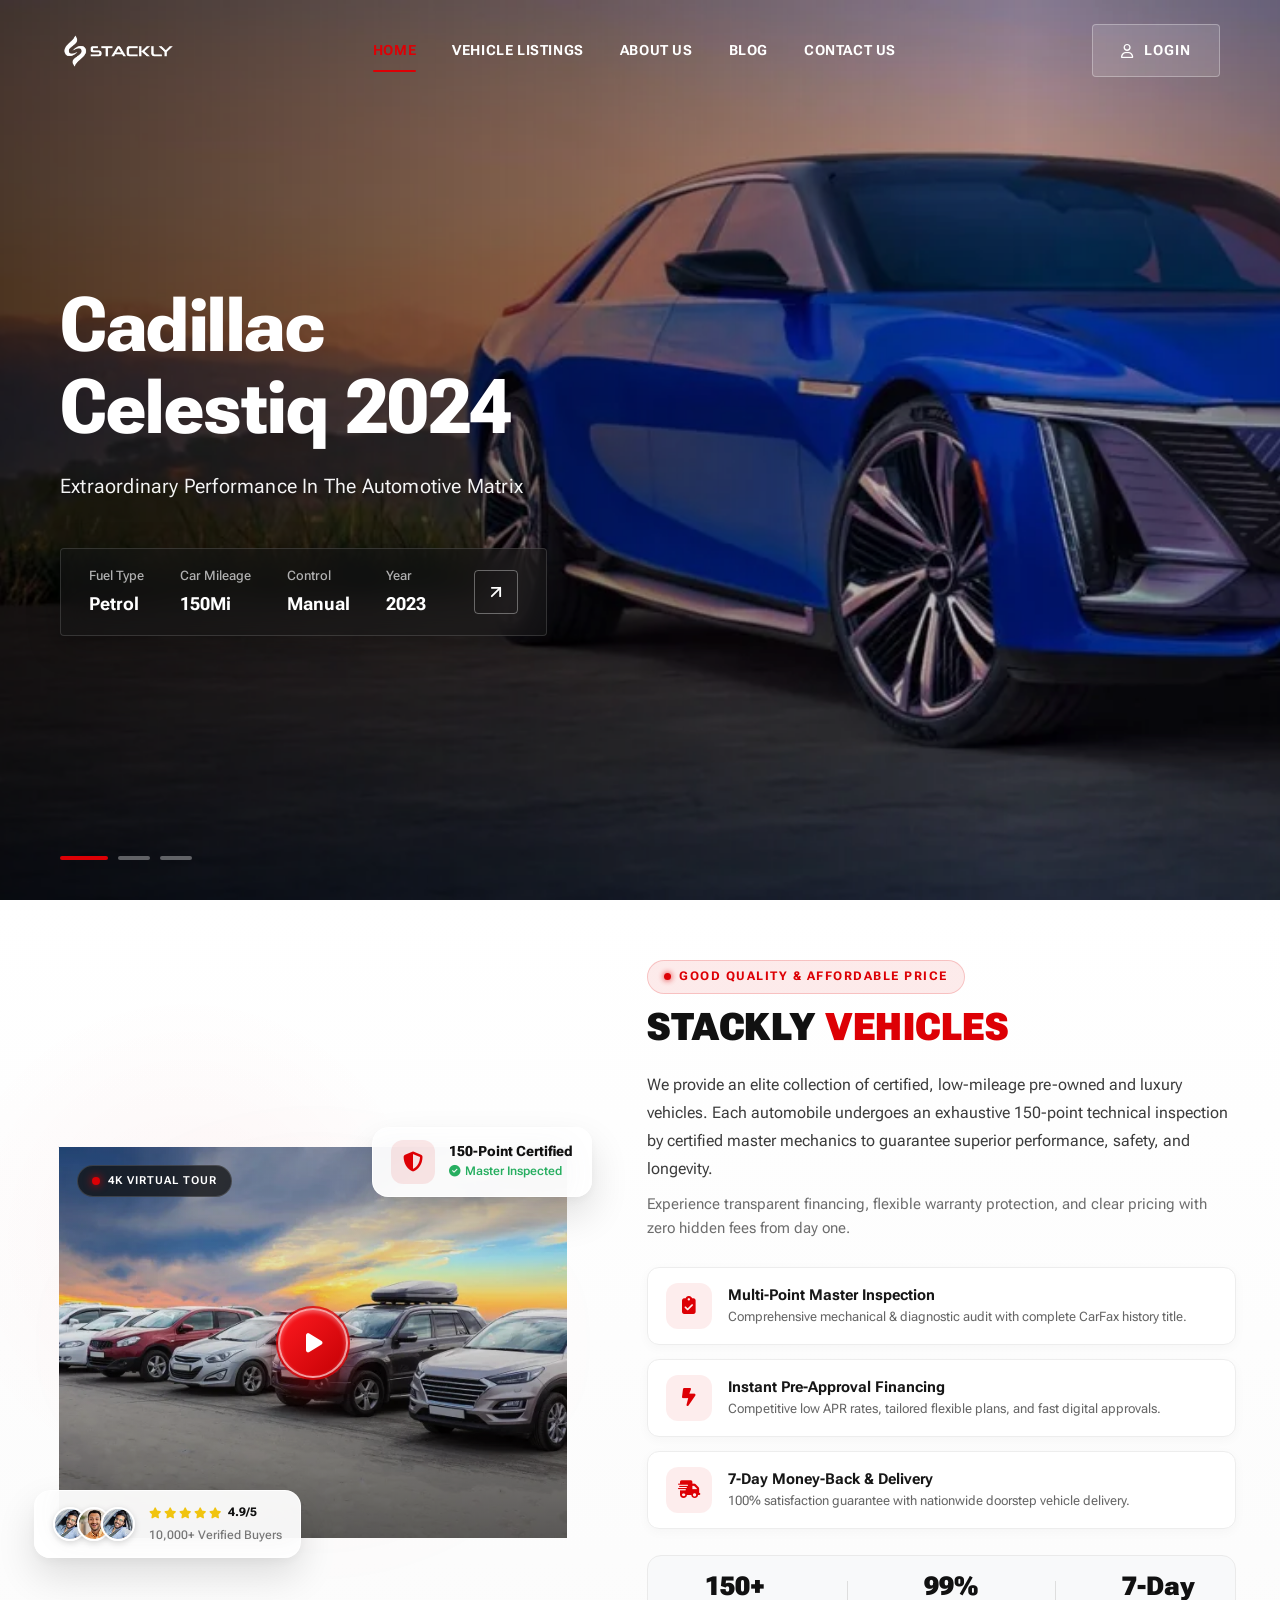
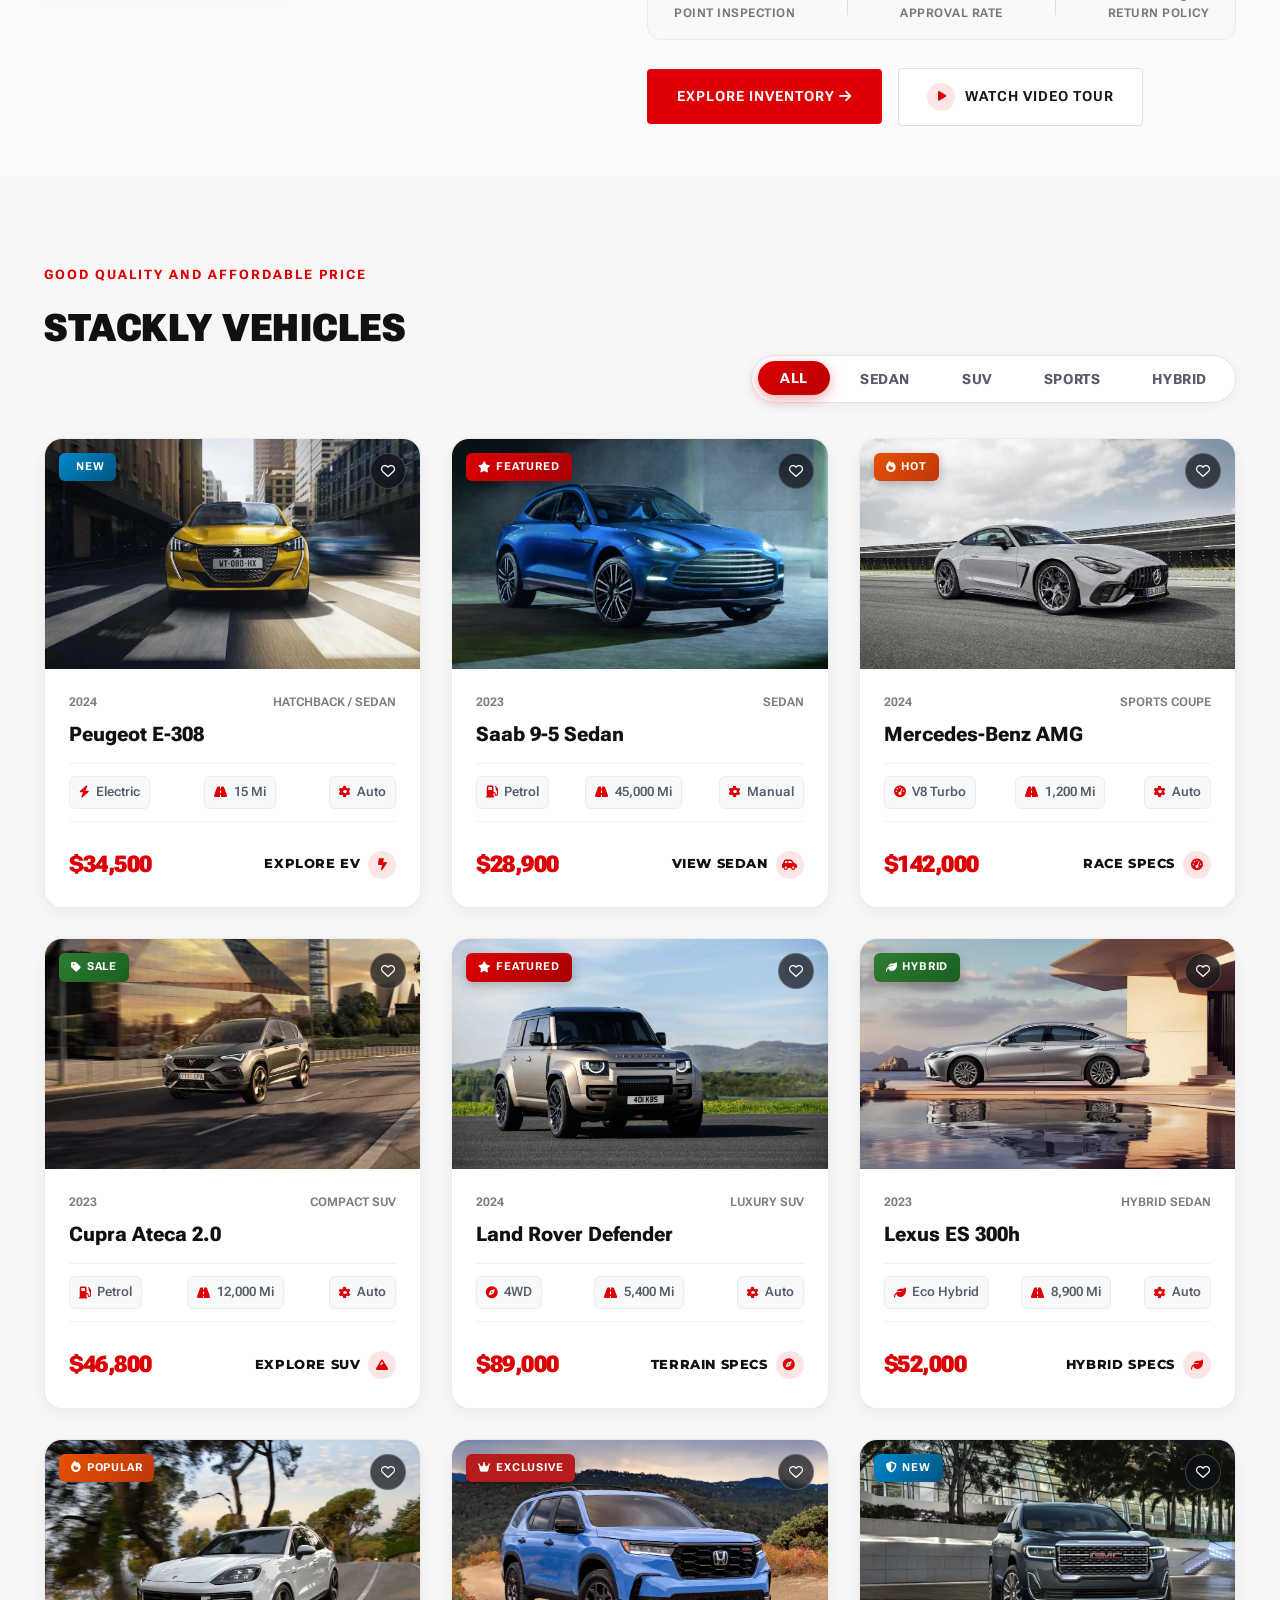
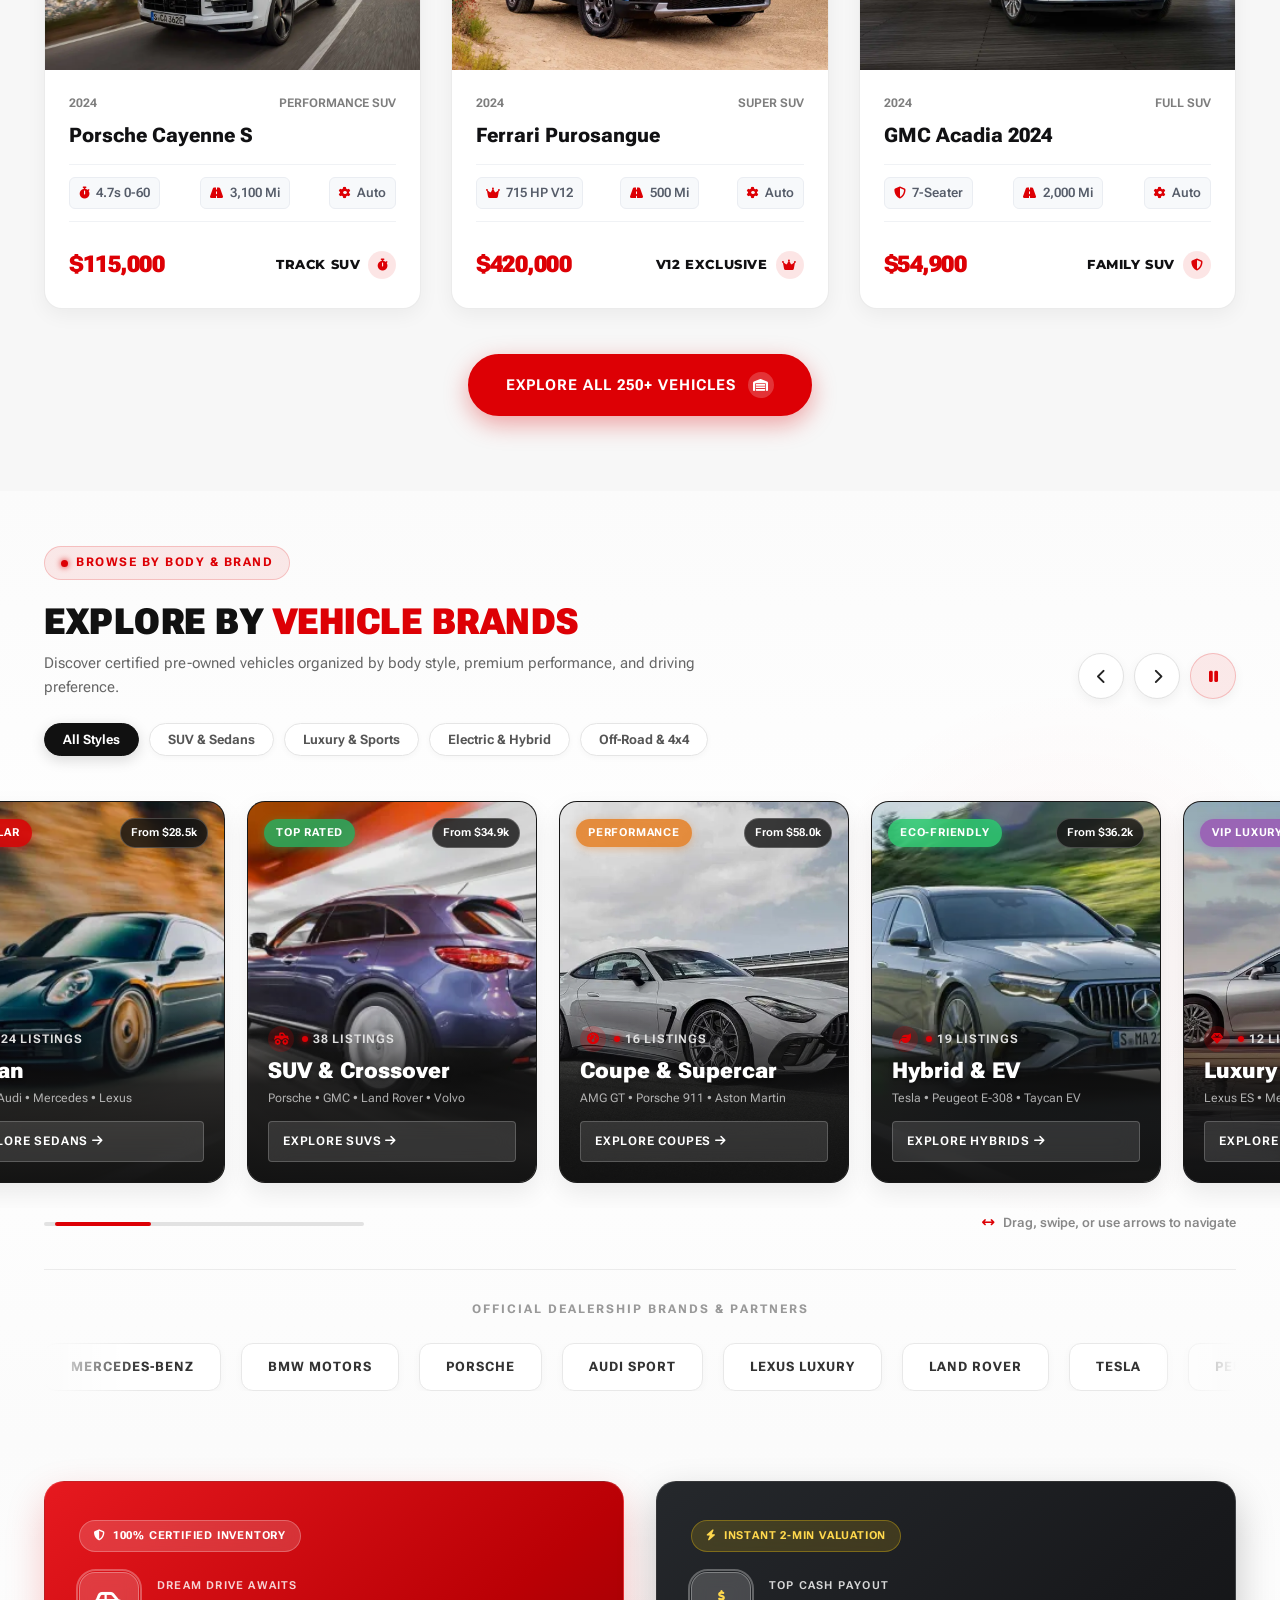
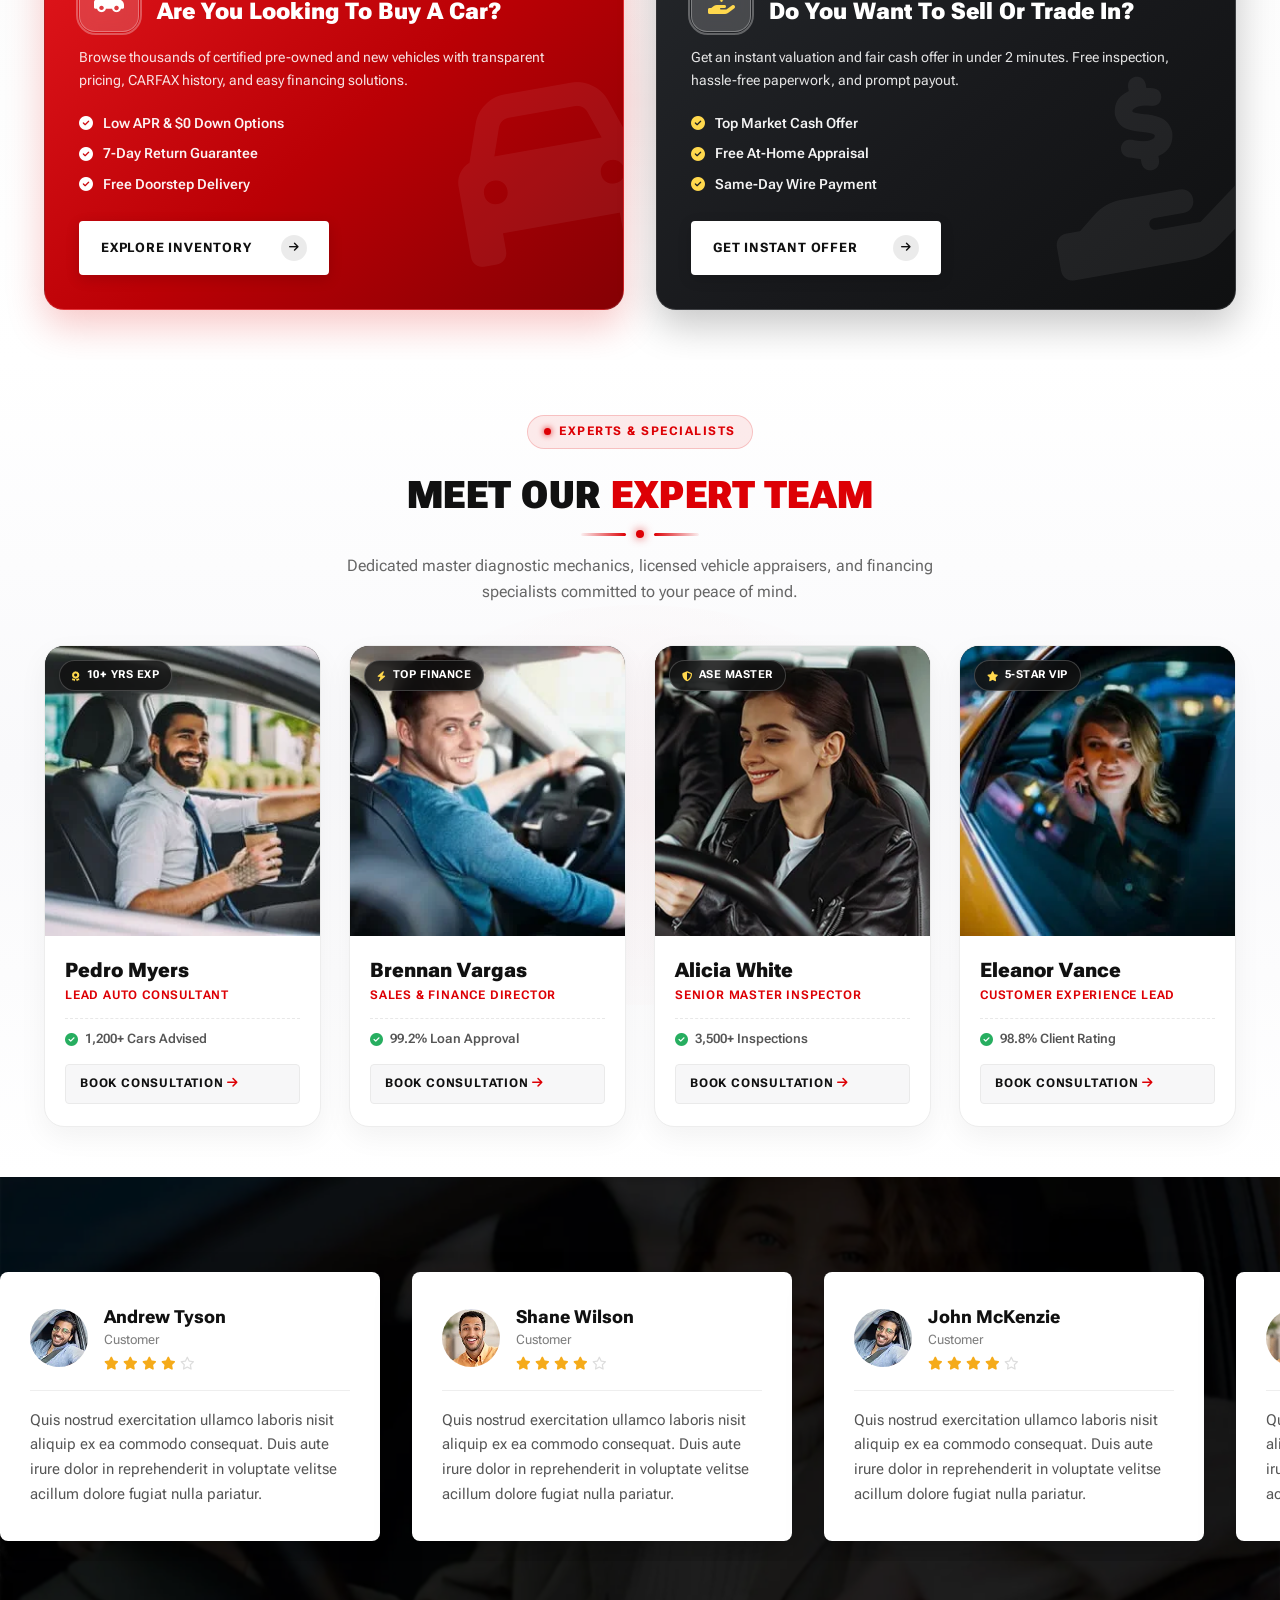
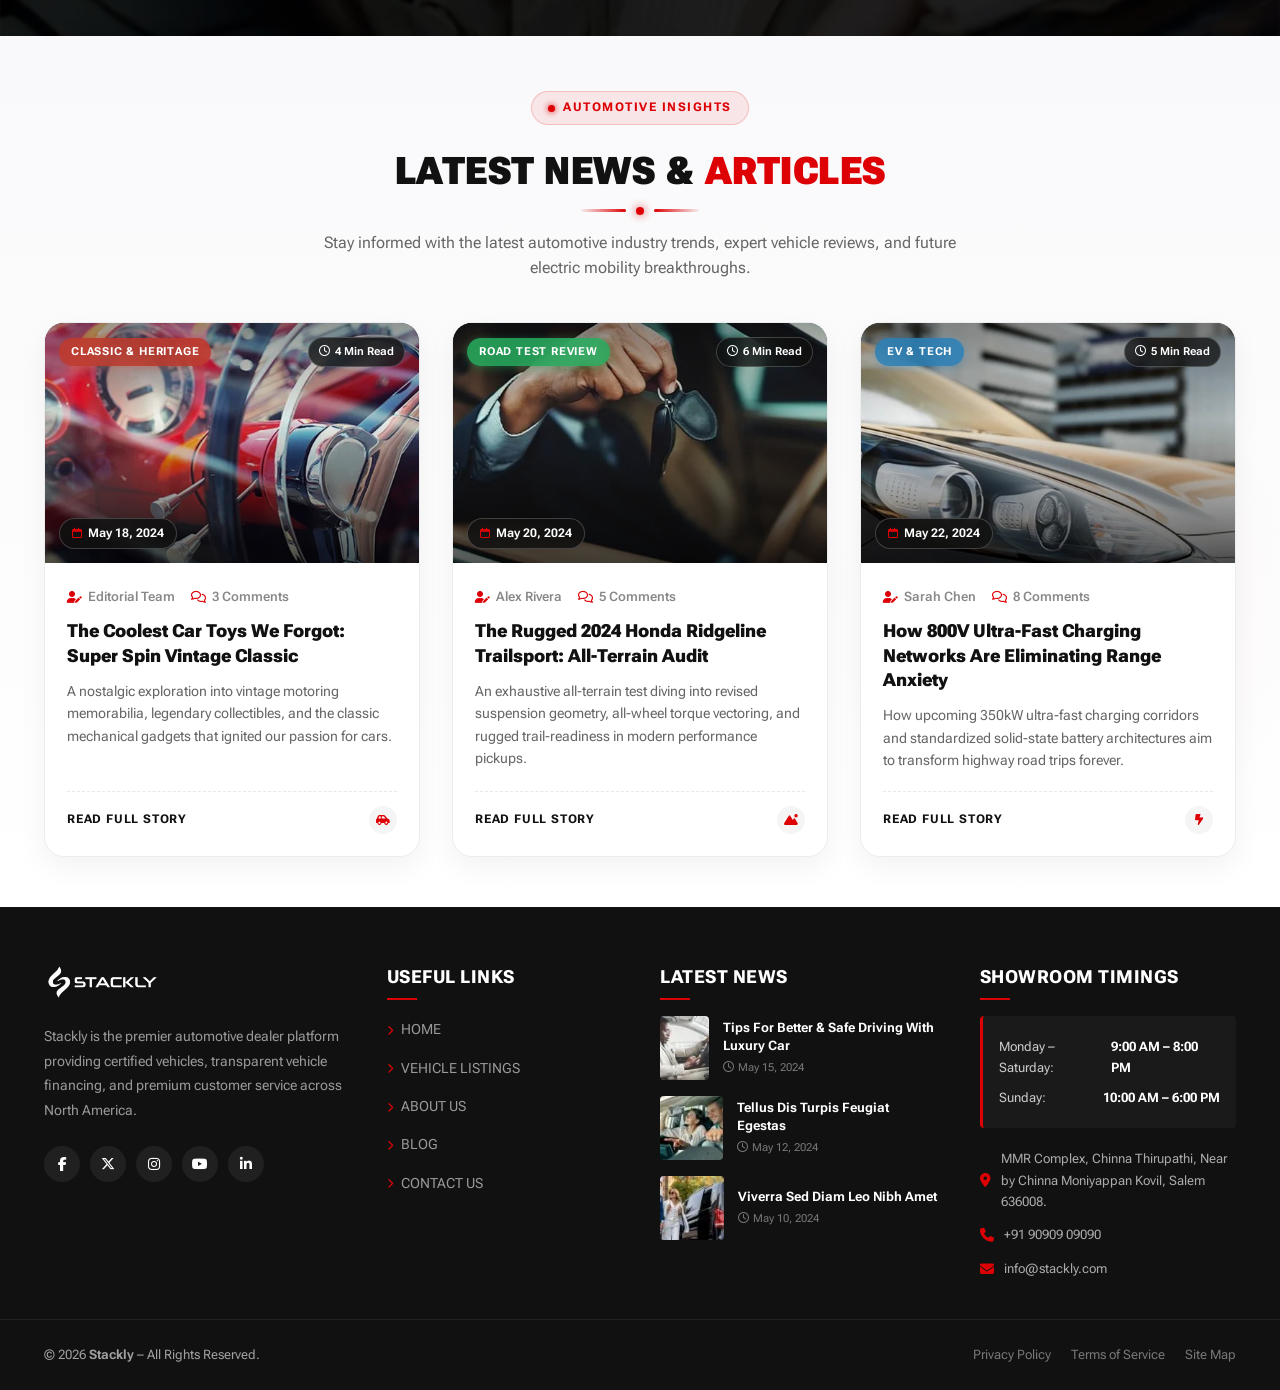
==== commit c54bb85b: "Add files via upload" ====
--- a/index.html
+++ b/index.html
@@ -120,7 +120,7 @@
                         <i class="fa-solid fa-phone-volume"></i>
                         <div>
                             <span>Talk to an Expert</span>
-                            <strong>+1 (234) 567 8900</strong>
+                            <strong>+91 90909 09090</strong>
                         </div>
                     </div>
                 </div>
@@ -1582,7 +1582,7 @@
                             <div class="article-card__footer">
                                 <a href="404.html" class="article-more-link">
                                      <span>Read Full Story</span>
-                                     <span class="article-arrow-chip"><i class="fa-solid fa-arrow-right"></i></span>
+                                     <span class="article-arrow-chip"><i class="fa-solid fa-car-side"></i></span>
                                  </a>
                             </div>
                         </div>
@@ -1615,7 +1615,7 @@
                             <div class="article-card__footer">
                                 <a href="404.html" class="article-more-link">
                                      <span>Read Full Story</span>
-                                     <span class="article-arrow-chip"><i class="fa-solid fa-arrow-right"></i></span>
+                                     <span class="article-arrow-chip"><i class="fa-solid fa-mountain-sun"></i></span>
                                 </a>
                             </div>
                         </div>
@@ -1648,7 +1648,7 @@
                             <div class="article-card__footer">
                                 <a href="404.html" class="article-more-link">
                                     <span>Read Full Story</span>
-                                    <span class="article-arrow-chip"><i class="fa-solid fa-arrow-right"></i></span>
+                                    <span class="article-arrow-chip"><i class="fa-solid fa-bolt-lightning"></i></span>
                                 </a>
                             </div>
                         </div>
@@ -1668,7 +1668,9 @@
                     
                     <div class="footer-col footer-col--about">
                         <div class="footer-logo">
-                            <img src="assets/images/stackly-logo.webp" alt="Stackly White Logo">
+                            <a href="index.html" class="logo-link" title="Stackly Luxury Automotive">
+                                <img src="assets/images/stackly-logo.webp" alt="Stackly Logo" class="site-logo">
+                            </a>
                         </div>
                         <p class="footer-about-text">
                             Stackly is the premier automotive dealer platform providing certified vehicles, transparent vehicle financing, and premium customer service across North America.
--- a/assets/css/style.css
+++ b/assets/css/style.css
@@ -3567,11 +3567,27 @@
 }
 
 .footer-logo {
-  margin-bottom: 20px;
-}
-
-.footer-logo img {
-  max-height: 44px;
+  display: inline-flex;
+  align-items: center;
+  margin-bottom: 22px;
+}
+
+.footer-logo .logo-link {
+  display: inline-flex;
+  align-items: center;
+  transition: opacity var(--transition-fast), transform var(--transition-fast);
+}
+
+.footer-logo .logo-link:hover {
+  opacity: 0.9;
+  transform: translateY(-1px);
+}
+
+.footer-logo img,
+.footer-logo .site-logo {
+  max-height: 40px;
+  width: auto;
+  display: block;
 }
 
 .footer-about-text {
